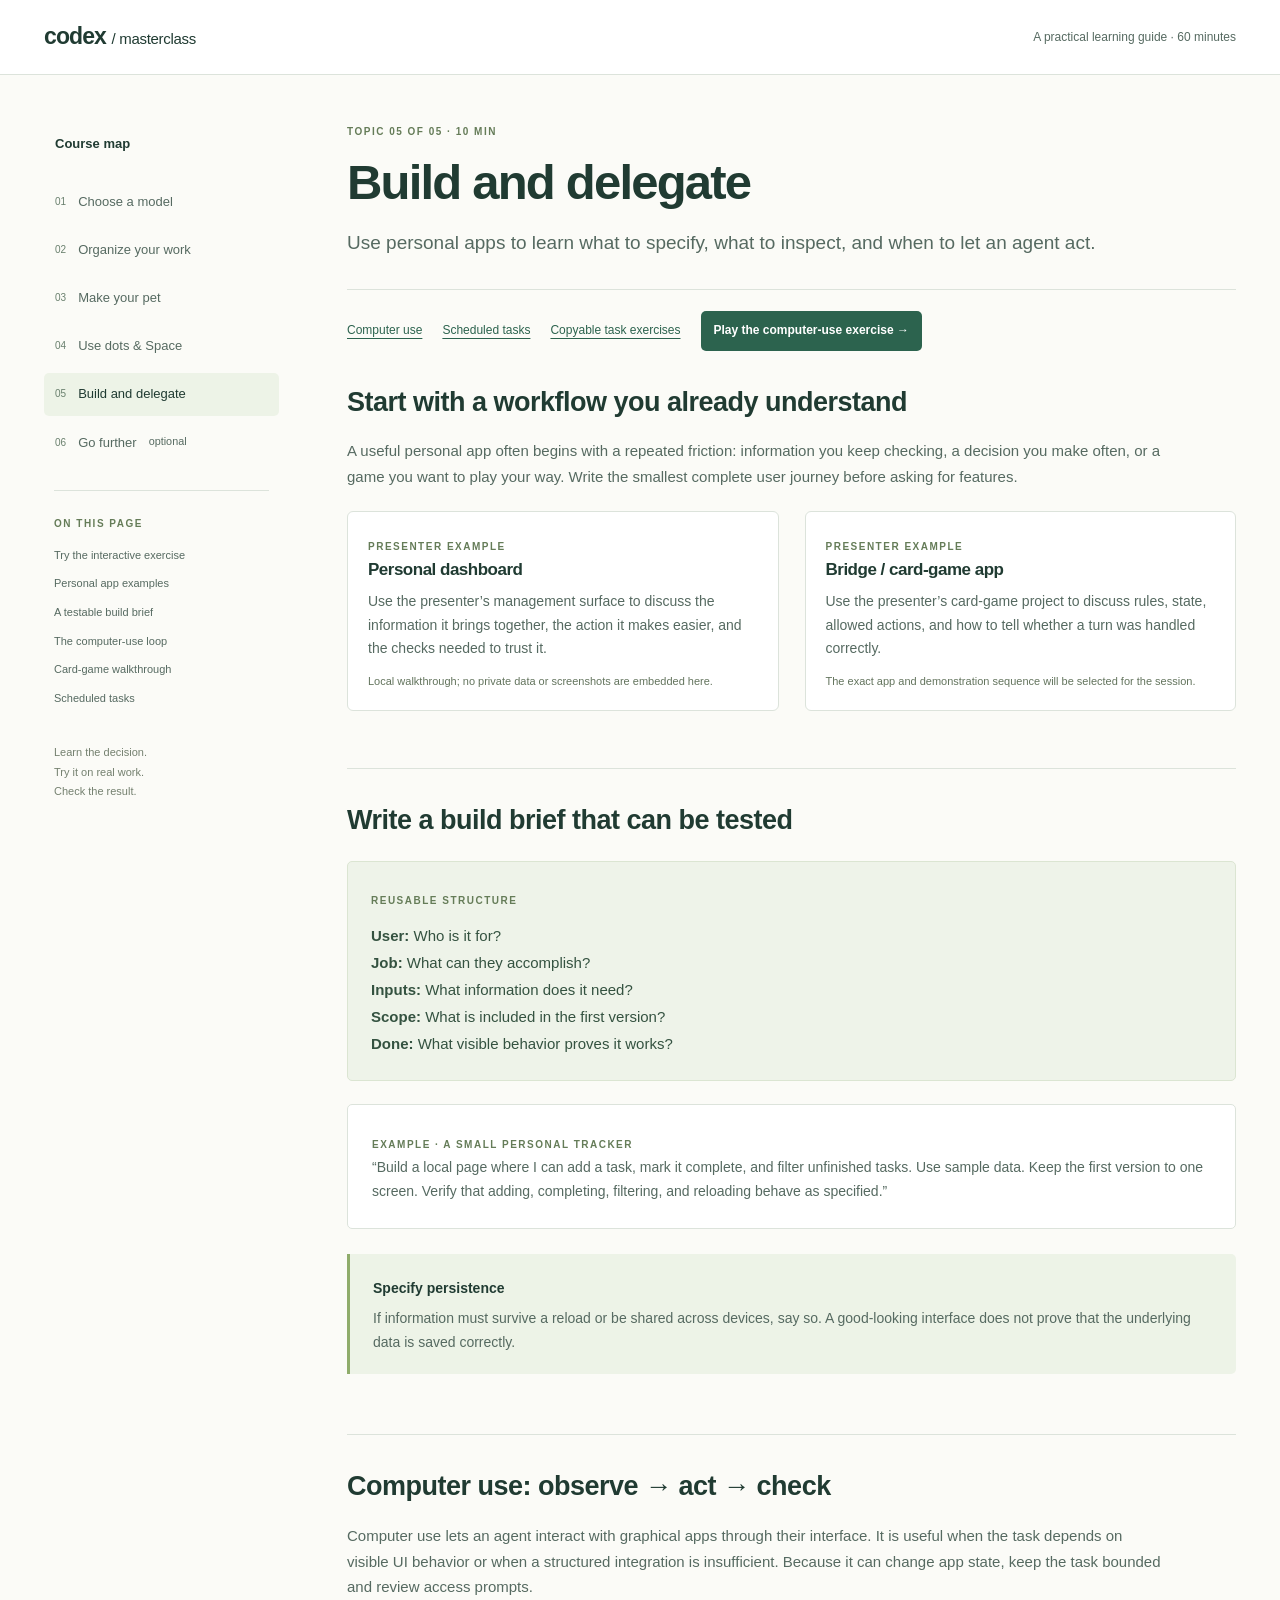
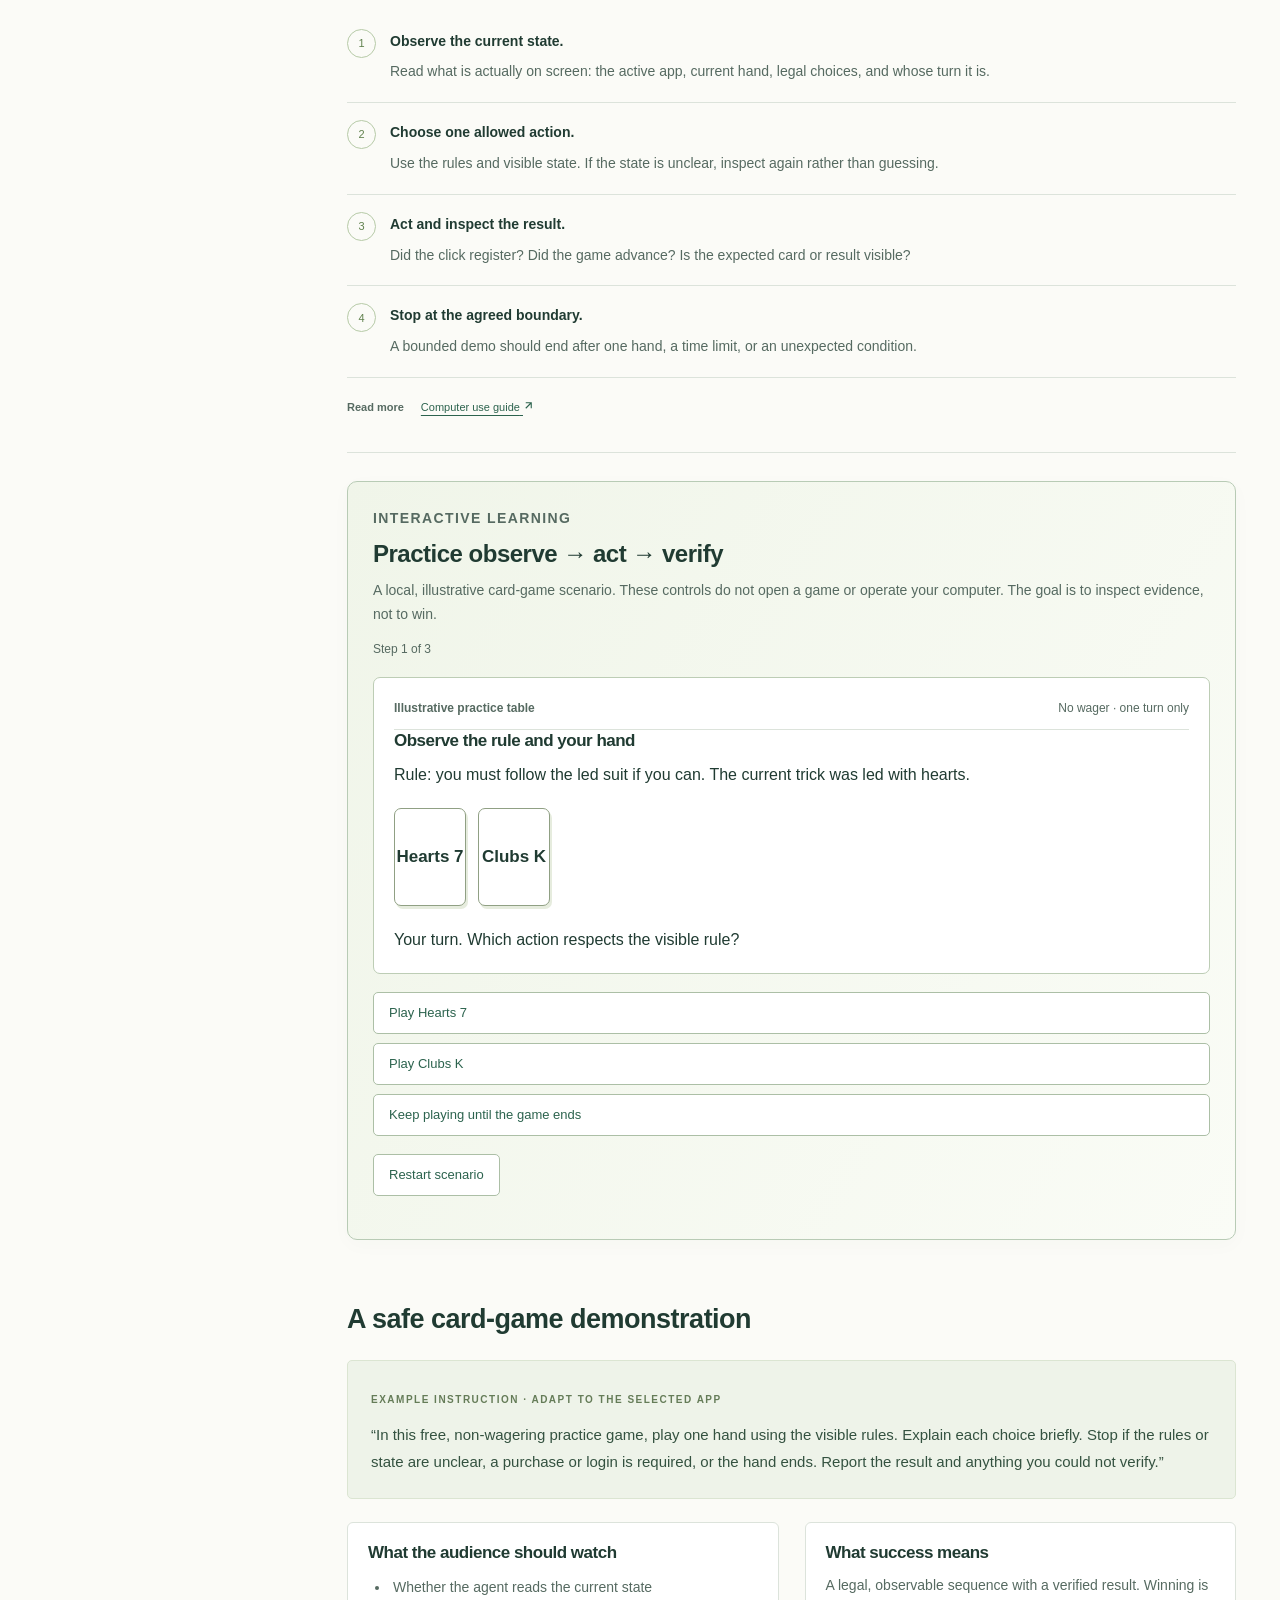
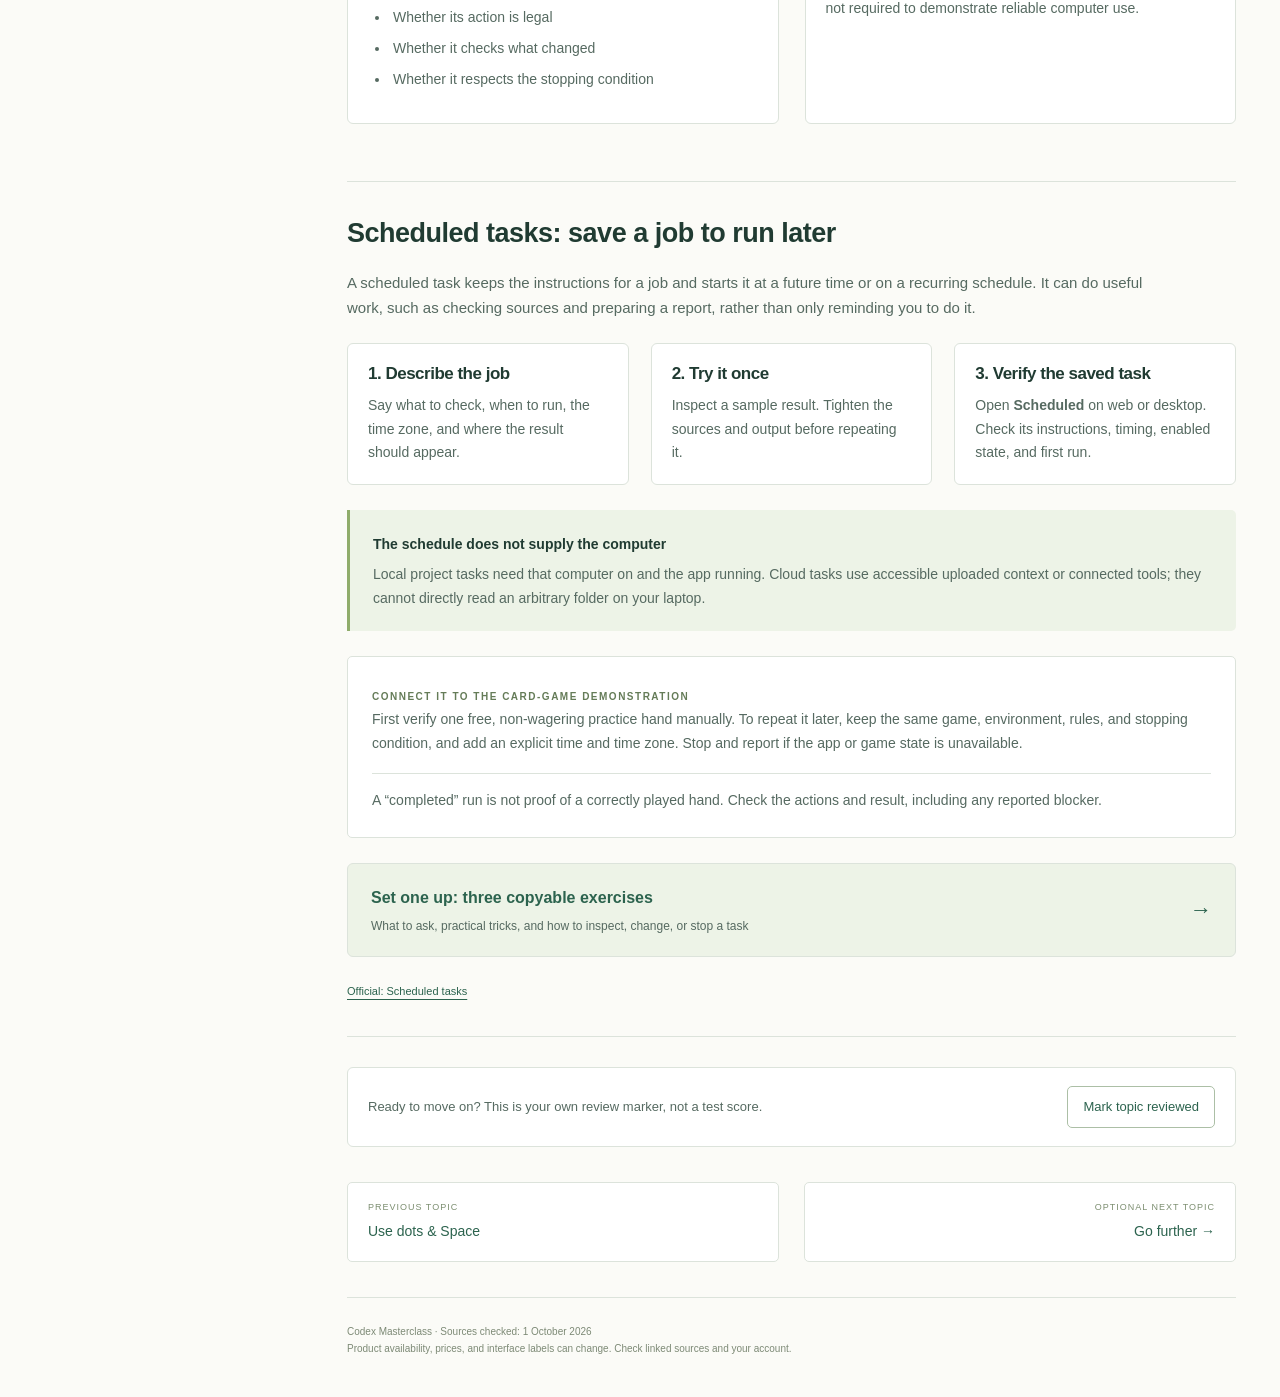
==== build-demo.html @ 374a858d "Surface each lesson workbench and polish comparison feedback" ====
<!doctype html><html lang="en"><head><meta charset="utf-8"><meta name="viewport" content="width=device-width, initial-scale=1"><meta name="description" content="Use personal apps to learn what to specify, what to inspect, and when to let an agent act."><meta name="theme-color" content="#214b3d"><title>Build and delegate · Codex Masterclass</title><link rel="stylesheet" href="styles.css"><link rel="stylesheet" href="assets/reading.css"><script src="app.js" defer></script><link rel="stylesheet" href="assets/workbook.css?v=2"><link rel="stylesheet" href="assets/workbook-tools.css?v=2"><script src="assets/workbook.js?v=2" defer></script><script src="assets/workbook-tools.js?v=2" defer></script></head><body><a class="skip" href="#content">Skip to lesson</a><header class="site-header"><a class="brand" href="index.html">codex <span>/ masterclass</span></a><span class="header-note">A practical learning guide · 60 minutes</span></header><div class="layout"><aside class="sidebar"><nav class="course-nav" aria-label="Course topics"><a href="index.html">Course map</a><a href="models.html"><span>01</span>Choose a model</a><a href="workspace.html"><span>02</span>Organize your work</a><a href="pet.html"><span>03</span>Make your pet</a><a href="dots-space.html"><span>04</span>Use dots & Space</a><a href="build-demo.html" aria-current="page"><span>05</span>Build and delegate</a><a href="further-uses.html"><span>06</span>Go further <small>optional</small></a></nav><nav class="on-page" aria-label="On this page"><span class="eyebrow">On this page</span><a href="#apps">Personal app examples</a><a href="#brief">A testable build brief</a><a href="#computer">The computer-use loop</a><a href="#card-demo">Card-game walkthrough</a><a href="#scheduled-demo">Scheduled tasks</a></nav><p class="sidebar-note">Learn the decision.<br>Try it on real work.<br>Check the result.</p></aside><main id="content"><header class="page-heading"><p class="eyebrow">Topic 05 of 05 · 10 min</p><h1>Build and delegate</h1><p class="lead">Use personal apps to learn what to specify, what to inspect, and when to let an agent act.</p></header><nav class="reading-mode" aria-label="Lesson paths"><a href="#computer">Computer use</a><a href="#scheduled-demo">Scheduled tasks</a><a href="scheduled-tasks-guide.html">Copyable task exercises</a></nav><section class="lesson-section" id="apps"><h2>Start with a workflow you already understand</h2><p>A useful personal app often begins with a repeated friction: information you keep checking, a decision you make often, or a game you want to play your way. Write the smallest complete user journey before asking for features.</p><div class="two-grid"><article><span class="eyebrow">Presenter example</span><h3>Personal dashboard</h3><p>Use the presenter’s management surface to discuss the information it brings together, the action it makes easier, and the checks needed to trust it.</p><p class="caption">Local walkthrough; no private data or screenshots are embedded here.</p></article><article><span class="eyebrow">Presenter example</span><h3>Bridge / card-game app</h3><p>Use the presenter’s card-game project to discuss rules, state, allowed actions, and how to tell whether a turn was handled correctly.</p><p class="caption">The exact app and demonstration sequence will be selected for the session.</p></article></div></section><section class="lesson-section" id="brief"><h2>Write a build brief that can be tested</h2><div class="prompt"><span class="eyebrow">Reusable structure</span><p><strong>User:</strong> Who is it for?<br><strong>Job:</strong> What can they accomplish?<br><strong>Inputs:</strong> What information does it need?<br><strong>Scope:</strong> What is included in the first version?<br><strong>Done:</strong> What visible behavior proves it works?</p></div><div class="worked-example"><span class="eyebrow">Example · a small personal tracker</span><p>“Build a local page where I can add a task, mark it complete, and filter unfinished tasks. Use sample data. Keep the first version to one screen. Verify that adding, completing, filtering, and reloading behave as specified.”</p></div><aside class="callout note"><strong>Specify persistence</strong><p>If information must survive a reload or be shared across devices, say so. A good-looking interface does not prove that the underlying data is saved correctly.</p></aside></section><section class="lesson-section" id="computer"><h2>Computer use: observe → act → check</h2><p>Computer use lets an agent interact with graphical apps through their interface. It is useful when the task depends on visible UI behavior or when a structured integration is insufficient. Because it can change app state, keep the task bounded and review access prompts.</p><ol class="steps"><li><strong>Observe the current state.</strong><p>Read what is actually on screen: the active app, current hand, legal choices, and whose turn it is.</p></li><li><strong>Choose one allowed action.</strong><p>Use the rules and visible state. If the state is unclear, inspect again rather than guessing.</p></li><li><strong>Act and inspect the result.</strong><p>Did the click register? Did the game advance? Is the expected card or result visible?</p></li><li><strong>Stop at the agreed boundary.</strong><p>A bounded demo should end after one hand, a time limit, or an unexpected condition.</p></li></ol><div class="sources"><strong>Read more</strong><a href="https://learn.chatgpt.com/docs/computer-use">Computer use guide<span aria-hidden="true"> <svg width="11" height="11" viewBox="0 0 12 12" aria-hidden="true"><path d="M3 9 9 3M3 3h6v6" fill="none" stroke="currentColor" stroke-width="1.2"/></svg></span></a></div></section><section class="lesson-section" id="card-demo"><h2>A safe card-game demonstration</h2><div class="prompt"><span class="eyebrow">Example instruction · adapt to the selected app</span><p>“In this free, non-wagering practice game, play one hand using the visible rules. Explain each choice briefly. Stop if the rules or state are unclear, a purchase or login is required, or the hand ends. Report the result and anything you could not verify.”</p></div><div class="two-grid"><article><h3>What the audience should watch</h3><ul><li>Whether the agent reads the current state</li><li>Whether its action is legal</li><li>Whether it checks what changed</li><li>Whether it respects the stopping condition</li></ul></article><article><h3>What success means</h3><p>A legal, observable sequence with a verified result. Winning is not required to demonstrate reliable computer use.</p></article></div></section><section class="lesson-section" id="scheduled-demo"><h2>Scheduled tasks: save a job to run later</h2><p>A scheduled task keeps the instructions for a job and starts it at a future time or on a recurring schedule. It can do useful work, such as checking sources and preparing a report, rather than only reminding you to do it.</p><div class="three-grid"><article><h3>1. Describe the job</h3><p>Say what to check, when to run, the time zone, and where the result should appear.</p></article><article><h3>2. Try it once</h3><p>Inspect a sample result. Tighten the sources and output before repeating it.</p></article><article><h3>3. Verify the saved task</h3><p>Open <strong>Scheduled</strong> on web or desktop. Check its instructions, timing, enabled state, and first run.</p></article></div><aside class="callout note"><strong>The schedule does not supply the computer</strong><p>Local project tasks need that computer on and the app running. Cloud tasks use accessible uploaded context or connected tools; they cannot directly read an arbitrary folder on your laptop.</p></aside><div class="worked-example"><span class="eyebrow">Connect it to the card-game demonstration</span><p>First verify one free, non-wagering practice hand manually. To repeat it later, keep the same game, environment, rules, and stopping condition, and add an explicit time and time zone. Stop and report if the app or game state is unavailable.</p><p class="example-result">A “completed” run is not proof of a correctly played hand. Check the actions and result, including any reported blocker.</p></div><a class="reading-link" href="scheduled-tasks-guide.html"><span><strong>Set one up: three copyable exercises</strong><small>What to ask, practical tricks, and how to inspect, change, or stop a task</small></span><span aria-hidden="true">→</span></a><div class="sources"><a href="https://learn.chatgpt.com/docs/automations">Official: Scheduled tasks</a></div></section><nav class="page-turn" aria-label="Continue learning"><a href="dots-space.html"><small>Previous topic</small>Use dots & Space</a><a href="further-uses.html"><small>Optional next topic</small>Go further <span aria-hidden="true">→</span></a></nav><footer class="page-footer">Codex Masterclass · Sources checked: 1 October 2026<br>Product availability, prices, and interface labels can change. Check linked sources and your account.</footer></main></div></body></html>
---- styles.css ----
:root{--bg:#fbfbf7;--paper:#fff;--ink:#203b32;--muted:#566a61;--line:#dce3db;--soft:#edf3e7;--accent:#2c634e;--warm:#f4f0df}*{box-sizing:border-box}html{scroll-behavior:smooth;scroll-padding-top:30px}body{margin:0;background:var(--bg);color:var(--ink);font:16px/1.7 -apple-system,BlinkMacSystemFont,'Segoe UI',Arial,sans-serif}a{color:var(--accent);text-underline-offset:4px}a:hover{text-decoration-thickness:2px}a:focus-visible,button:focus-visible,select:focus-visible,summary:focus-visible,[tabindex]:focus-visible{outline:3px solid #6f973a;outline-offset:4px}h1,h2,h3,p{margin:0}h1,h2,h3{line-height:1.25;letter-spacing:-.5px}h1{font-size:clamp(34px,4vw,49px);font-weight:650;letter-spacing:-1.8px;margin:12px 0 15px}h2{font-size:27px;font-weight:650;margin-bottom:19px}h3{font-size:17px;font-weight:650;margin-bottom:10px}p+p{margin-top:13px}ul,ol{padding-left:22px;margin:12px 0}li{padding-left:3px;margin:7px 0}.site-header{height:75px;border-bottom:1px solid var(--line);padding:0 44px;display:flex;align-items:center;justify-content:space-between;background:var(--paper)}.brand{font-weight:750;font-size:23px;text-decoration:none;letter-spacing:-.9px;color:var(--ink)}.brand span{font-weight:450;font-size:15px;letter-spacing:-.3px}.header-note{font-size:12px;color:var(--muted)}.layout{max-width:1340px;margin:auto;display:grid;grid-template-columns:235px minmax(0,1fr);gap:68px;padding:48px 44px 0}.sidebar{position:sticky;top:25px;align-self:start}.course-nav{display:flex;flex-direction:column;gap:6px}.course-nav a{font-size:13px;color:var(--muted);text-decoration:none;padding:10px 11px;border-radius:5px;display:flex;gap:12px}.course-nav a:first-child{font-weight:650;margin-bottom:10px;color:var(--ink)}.course-nav a span{font-size:10px;color:#6a806e;margin-top:2px}.course-nav a[aria-current],.course-nav a:hover{background:var(--soft);color:var(--ink)}.on-page{border-top:1px solid var(--line);margin:26px 10px 0;padding-top:24px;display:flex;flex-direction:column;gap:10px}.on-page a{font-size:11px;color:var(--muted);text-decoration:none}.on-page .eyebrow{margin-bottom:4px}.sidebar-note{font-size:11px;color:#74806f;margin:35px 10px;line-height:1.8}.eyebrow{text-transform:uppercase;letter-spacing:1.5px;font-size:10px;color:#657c58;font-weight:650}.page-heading{padding-bottom:30px;border-bottom:1px solid var(--line)}.lead{font-size:19px;line-height:1.6;color:var(--muted);max-width:750px}.intro{font-size:16px;margin:26px 0;color:var(--muted);max-width:720px}.course-map{display:flex;flex-direction:column;margin:30px 0}.topic-card{padding:24px 0;display:grid;grid-template-columns:42px 1fr 68px;gap:12px;border-bottom:1px solid var(--line);text-decoration:none;color:var(--ink)}.topic-card:first-child{border-top:1px solid var(--line)}.topic-card:hover{background:var(--soft)}.topic-number{font-size:13px;color:#68835b;padding-top:4px}.topic-card h2{font-size:22px;margin:0 0 8px}.topic-card p{font-size:14px;line-height:1.6;color:var(--muted);max-width:600px}.topic-sub{display:block;font-size:11px;color:#708568;margin-top:10px}.topic-time{font-size:11px;white-space:nowrap;text-align:right;padding-top:5px}.topic-time b{margin-left:9px;font-weight:400}.lesson-section{padding:35px 0;border-bottom:1px solid var(--line);scroll-margin-top:25px}.lesson-section>p{color:var(--muted);max-width:820px;font-size:15px}.two-grid,.three-grid{display:grid;grid-template-columns:repeat(2,minmax(0,1fr));gap:26px;margin:22px 0}.three-grid{grid-template-columns:repeat(3,minmax(0,1fr));gap:22px}.two-grid article,.three-grid article{padding:19px 20px;border:1px solid var(--line);border-radius:6px;background:var(--paper)}.two-grid p,.three-grid p,.two-grid li{font-size:14px;color:var(--muted)}.step{display:inline-flex;border:1px solid #b6c9a8;width:28px;height:28px;justify-content:center;align-items:center;font-size:11px;border-radius:50%;margin-bottom:17px}.callout{border-left:3px solid #8fac6b;background:var(--soft);padding:20px 23px;margin:25px 0;border-radius:0 5px 5px 0}.callout strong{font-size:14px}.callout p{font-size:14px;color:var(--muted);margin-top:6px}.callout.pending{background:var(--warm);border-color:#bba76e}.sources{display:flex;gap:9px 17px;flex-wrap:wrap;font-size:11px;margin:20px 0 0;color:var(--muted)}.sources strong{font-weight:600}.sources a span{font-family:Arial,sans-serif}.table-toolbar{display:flex;align-items:center;gap:12px;margin:23px 0 12px}.table-toolbar label{font-size:12px;font-weight:650}.table-toolbar span{margin-left:auto;font-size:10px;color:var(--muted)}select{font:inherit;font-size:13px;border:1px solid #a7b99a;background:white;padding:7px 30px 7px 10px;border-radius:4px;color:var(--ink)}.table-scroll{overflow-x:auto;margin:16px 0;border:1px solid var(--line);border-radius:6px;background:white}table{border-collapse:collapse;width:100%;font-size:13px;text-align:left;line-height:1.5}caption{text-align:left;background:var(--soft);padding:13px 17px;font-size:11px;font-weight:600;letter-spacing:.2px}th,td{padding:14px 16px;border-bottom:1px solid var(--line);vertical-align:top}tr:last-child td,tr:last-child th{border-bottom:none}thead th{font-size:10px;text-transform:uppercase;letter-spacing:.5px;background:#f4f6ef;color:#5e7256}tbody th{font-weight:600;min-width:140px}td{color:var(--muted)}table small{display:block;font-size:10px;font-weight:400;color:#6e7f64;max-width:205px;margin-top:5px}.score,.bench-cost{font-variant-numeric:tabular-nums}.score{font-weight:700;color:var(--ink);font-size:16px}.caption{font-size:11px!important;line-height:1.6;color:#63745d!important;margin-top:12px}.fineprint{margin:20px 0}.fineprint p{font-size:12px;color:var(--muted)}details{border:1px solid var(--line);border-radius:5px;padding:15px 19px;margin:20px 0;background:white}summary{cursor:pointer;font-size:13px;font-weight:600}details>p{font-size:14px;color:var(--muted);margin-top:13px}.decision-list article{padding:19px 0;border-bottom:1px solid var(--line)}.decision-list article:last-child{border:0}.decision-list p{font-size:14px;color:var(--muted)}.practice{padding:23px;background:#f1f2e9;border:1px solid #dfe3d0;border-radius:6px;margin-top:26px}.practice h3{margin-top:10px;font-size:18px;font-weight:550}.practice details{margin-bottom:0;background:var(--bg)}.concept-list{display:flex;flex-direction:column}.concept-list article{display:grid;grid-template-columns:110px 1fr;gap:25px;padding:18px 0;border-bottom:1px solid var(--line)}.concept-list article:last-child{border:0}.concept-list h3{margin:2px 0}.concept-list p{font-size:14px;color:var(--muted)}.worked-example{background:white;border:1px solid var(--line);border-radius:5px;padding:24px;margin:22px 0}.worked-example h3{margin-top:12px}.worked-example p,.worked-example li{font-size:14px;color:var(--muted)}.prompt{padding:23px;background:#eef3e9;border:1px solid #dbe5d2;border-radius:5px;margin:23px 0}.prompt p{font-size:15px;line-height:1.8;margin-top:10px;color:#345240}.checklist{margin:20px 0}.checklist p{padding:14px 0;border-bottom:1px solid var(--line);font-size:14px;color:var(--muted);margin:0}.checklist strong{color:var(--ink)}kbd{font:11px ui-monospace,monospace;background:#eef0e7;border:1px solid #ccd5c6;border-radius:4px;padding:2px 5px}.steps{counter-reset:step;list-style:none;padding:0}.steps li{padding:18px 0 18px 43px;position:relative;border-bottom:1px solid var(--line);margin:0;font-size:14px}.steps li:before{counter-increment:step;content:counter(step);position:absolute;left:0;top:17px;display:grid;place-items:center;width:27px;height:27px;border:1px solid #b5c9a6;border-radius:50%;font-size:11px;color:#60814d}.steps p{font-size:14px;color:var(--muted);margin-top:7px}.page-turn{display:grid;grid-template-columns:1fr 1fr;gap:25px;margin:35px 0}.page-turn a{border:1px solid var(--line);border-radius:5px;padding:17px 20px;text-decoration:none;font-size:14px;background:white}.page-turn a:last-child{text-align:right}.page-turn small{font-size:9px;letter-spacing:1px;text-transform:uppercase;display:block;color:#7c8e70;margin-bottom:5px}.page-footer{font-size:10px;color:#7d8a76;padding:25px 0 40px;border-top:1px solid var(--line)}.skip{position:fixed;top:-100px;left:15px;background:var(--ink);color:white;padding:10px;z-index:10}.skip:focus{top:10px}.prompt-text{white-space:pre-wrap;overflow-wrap:anywhere;font:13px/1.7 ui-monospace,monospace;margin:15px 0 0}.copy-button{font:inherit;font-size:12px;background:var(--accent);color:white;border:0;border-radius:4px;padding:8px 14px;cursor:pointer}.prompt-header{display:flex;align-items:center;justify-content:space-between;gap:15px}@media(max-width:1000px){.layout{grid-template-columns:190px minmax(0,1fr);gap:35px;padding:35px 26px 0}.site-header{padding:0 26px}.three-grid{grid-template-columns:1fr}.three-grid article{padding:20px}.three-grid .step{float:left;margin:0 15px 25px 0}.two-grid{gap:14px}.two-grid article{padding:17px}.table-toolbar{flex-wrap:wrap}.table-toolbar span{width:100%;margin:0}}@media(max-width:760px){body{font-size:15px}.site-header{height:65px;padding:0 20px}.brand{font-size:21px}.brand span{font-size:13px}.header-note{display:none}.layout{display:block;padding:20px 20px 0}.sidebar{position:static}.course-nav{display:grid;grid-template-columns:1fr 1fr;gap:4px}.course-nav a{font-size:11px;gap:8px;padding:9px 8px;background:#f2f4ec}.course-nav a:first-child{grid-column:1/-1;margin:0 0 5px}.on-page,.sidebar-note{display:none}.page-heading{padding:27px 0 24px}h1{font-size:36px;letter-spacing:-1.2px}.lead{font-size:17px}.lesson-section{padding:28px 0}h2{font-size:24px}.topic-card{grid-template-columns:25px 1fr;gap:10px;padding:22px 0}.topic-card h2{font-size:20px}.topic-time{grid-column:2;text-align:left;padding:0}.topic-time b{float:right}.two-grid,.three-grid{grid-template-columns:1fr;gap:13px}.concept-list article{grid-template-columns:1fr;gap:6px;padding:17px 0}.concept-list h3{font-size:18px}.table-scroll table{min-width:540px}.table-toolbar span{font-size:10px}.worked-example,.prompt,.practice{padding:19px}.page-turn{gap:10px}.page-turn a{font-size:12px;padding:13px}.page-turn small{font-size:8px}.callout{padding:18px}.sources{gap:8px 14px}.steps li{padding-left:38px}}@media(prefers-reduced-motion:reduce){html{scroll-behavior:auto}}@media print{.sidebar,.site-header,.page-turn,.copy-button{display:none}.layout{display:block;padding:0}body{background:white;font-size:11px}h1{font-size:30px}h2{font-size:22px}.table-scroll{overflow:visible}.lesson-section{break-inside:avoid}.page-footer{padding:15px 0}.two-grid,.three-grid{break-inside:avoid}}
---- assets/reading.css ----
/* Additional reading components; the accepted course typography is unchanged. */
.reading-link{display:flex;align-items:center;justify-content:space-between;gap:20px;padding:20px 23px;margin:25px 0;background:var(--soft);border:1px solid var(--line);border-radius:6px;text-decoration:none}.reading-link strong{display:block;font-size:16px}.reading-link small{display:block;color:var(--muted);font-size:12px;margin-top:5px}.reading-link>span:last-child{font-size:22px}.reading-path{display:flex;gap:10px 18px;flex-wrap:wrap;margin:22px 0;font-size:12px}.reading-path a{padding:6px 0}.lesson-section .section-intro{font-size:17px;color:var(--ink);margin-bottom:20px}.code-example{background:#f0f3eb;border:1px solid var(--line);border-radius:6px;padding:19px 22px;margin:18px 0;overflow-x:auto;white-space:pre;font:12px/1.8 ui-monospace,SFMono-Regular,Consolas,monospace;color:var(--ink)}.lesson-section code:not(pre code){font:12px ui-monospace,SFMono-Regular,Consolas,monospace;overflow-wrap:anywhere;background:#edf1e7;padding:2px 4px;border-radius:3px}.reading-list li{font-size:15px;color:var(--muted);margin:12px 0}.reading-list strong{color:var(--ink)}.example-result{border-top:1px solid var(--line);padding-top:15px;margin-top:17px!important}.reading-mode{display:flex;gap:20px;font-size:12px;margin-top:21px}.reading-mode [aria-current]{font-weight:700;color:var(--ink);text-decoration:none}.source-note{font-size:12px;color:var(--muted);margin-top:18px}.lesson-section .subsection{margin-top:29px}.section-label{font-size:11px;color:var(--muted);margin-bottom:9px}.optional-note{font-size:13px;color:var(--muted);padding:16px 0}.reading-table td:first-child{min-width:145px}.checkpoints{list-style:none;padding:0}.checkpoints li{font-size:14px;padding:10px 0;border-bottom:1px solid var(--line);color:var(--muted)}.checkpoints strong{color:var(--ink)}@media(max-width:760px){.reading-link{padding:17px}.code-example{font-size:11px;padding:15px}.reading-path{gap:5px 16px}.reading-mode{gap:16px}.reading-table table{min-width:570px}}@media print{.reading-path,.reading-mode{display:none}.code-example{white-space:pre-wrap;overflow-wrap:anywhere}.lesson-section{break-inside:auto}}
---- assets/workbook.css ----
/* Interactive learning tools. Reference lessons remain usable without JavaScript. */
.wb-panel{margin:28px 0;padding:25px;border:1px solid #b8cbb5;border-radius:10px;background:linear-gradient(120deg,#f0f5e9,#fafcf6);box-shadow:0 5px 20px #26413206;scroll-margin-top:25px}.wb-panel *{box-sizing:border-box}.wb-kicker{font-size:10px;font-weight:700;letter-spacing:1.4px;text-transform:uppercase;color:#54734d;margin-bottom:9px}.wb-heading{font-size:24px;letter-spacing:-.5px;margin:0 0 10px}.wb-panel>p{font-size:14px;color:var(--muted)}.wb-note{font-size:12px!important;color:var(--muted);margin:12px 0}.wb-controls,.wb-actions{display:flex;align-items:center;gap:10px;flex-wrap:wrap;margin:18px 0}.wb-field{display:flex;flex-direction:column;gap:6px;font-size:12px;font-weight:650;min-width:0}.wb-field input,.wb-field select,.wb-field textarea{font:inherit;font-size:14px;font-weight:400;color:var(--ink);width:100%;min-width:0;background:white;border:1px solid #aebfa6;padding:10px 12px;border-radius:5px;min-height:44px}.wb-field textarea{min-height:80px;resize:vertical}.wb-field input:focus-visible,.wb-field textarea:focus-visible{outline:3px solid #6f973a;outline-offset:3px}.wb-button,.wb-button-secondary,.wb-panel button{font:inherit;font-size:13px;line-height:1.4;padding:10px 15px;min-height:42px;border:1px solid #2c634e;border-radius:5px;background:var(--accent);color:white;cursor:pointer;text-decoration:none;display:inline-flex;align-items:center;justify-content:center;gap:7px}.wb-button-secondary,.wb-panel .wb-button-secondary{background:white;color:var(--accent);border-color:#acbfa6}.wb-panel button:hover,.wb-button:hover{filter:brightness(.95)}.wb-panel button[aria-pressed=true]{background:var(--ink);color:white;box-shadow:inset 0 0 0 1px var(--ink)}.wb-panel button:disabled{cursor:not-allowed;opacity:.5}.wb-grid{display:grid;grid-template-columns:1fr 1fr;gap:18px;margin:20px 0}.wb-stack{display:grid;gap:13px}.wb-output{padding:20px;background:white;border:1px solid var(--line);border-radius:7px;min-width:0}.wb-output h3{font-size:18px;margin:0 0 11px}.wb-output p{font-size:14px;color:var(--muted)}.wb-output pre,pre.wb-output{white-space:pre-wrap;overflow-wrap:anywhere;font:12px/1.7 ui-monospace,monospace;max-width:100%;overflow:auto}.wb-output label{display:block}.wb-feedback{border-left:3px solid #7e9c69;padding:13px 16px;background:#f8faf2;font-size:14px;color:var(--ink);margin:15px 0;min-height:54px}.wb-feedback:empty{display:none}.wb-panel .wb-feedback p{font-size:14px}.wb-choice-list{display:grid;gap:9px;margin:17px 0}.wb-choice-list button{justify-content:flex-start;text-align:left;background:white;color:var(--ink);border-color:#b8c8b0}.wb-choice-list button[aria-pressed=true]{background:var(--ink);color:white}.wb-progress{display:flex;gap:15px;align-items:center;flex-wrap:wrap}.wb-progress progress{flex:1;min-width:100px;height:12px;accent-color:var(--accent)}.wb-progress p{font-size:13px}.wb-checks{display:grid;grid-template-columns:1fr 1fr;gap:10px;margin-top:20px}.wb-checks label{display:flex;align-items:center;gap:10px;padding:11px;background:white;border:1px solid var(--line);border-radius:5px;font-size:13px;cursor:pointer}.wb-checks input{width:18px;height:18px;accent-color:var(--accent)}.wb-route{padding:16px 20px;background:white;border:1px solid var(--line);border-radius:6px;margin:17px 0}.wb-route ol{font-size:14px;margin:9px 0}.wb-metrics{display:grid;grid-template-columns:1fr 1fr;gap:12px;margin:15px 0}.wb-metric{border:1px solid var(--line);padding:13px;border-radius:6px;background:#fafcf6}.wb-metric span{display:block;font-size:11px;color:var(--muted)}.wb-metric strong{display:block;font-size:25px;font-weight:650;margin-top:4px}.wb-model-name{font-size:16px!important;margin-top:12px!important}.wb-source-links{display:flex;gap:12px;flex-wrap:wrap;font-size:11px;margin-top:12px}.wb-compare-summary{padding:17px 20px;border:1px solid #b6caa9;background:#e5eedb;border-radius:6px;font-size:14px}.wb-filter{display:flex;gap:8px;flex-wrap:wrap;align-items:center;margin:20px 0 10px}.wb-filter label{display:flex;align-items:center;gap:6px;font-size:12px;background:var(--soft);padding:7px 10px;border-radius:4px;cursor:pointer}.wb-filter input{accent-color:var(--accent)}.wb-canvas{background:#fff;border:1px solid #bdcdb5;border-radius:7px;padding:20px;margin:18px 0}.wb-canvas-header{display:flex;justify-content:space-between;gap:12px;border-bottom:1px solid var(--line);padding-bottom:10px;font-size:12px;color:var(--muted)}.wb-cards{display:flex;gap:12px;margin:20px 0}.wb-card{width:72px;height:98px;background:white;border:1px solid #90a084;border-radius:7px;display:grid;place-items:center;font-size:17px;font-weight:650;box-shadow:2px 3px 0 #e6ecde}.wb-card b{font-size:23px}.wb-complete{margin:30px 0;padding:18px 20px;display:flex;align-items:center;justify-content:space-between;gap:14px;flex-wrap:wrap;border:1px solid var(--line);border-radius:6px;background:white}.wb-complete p{font-size:13px;color:var(--muted)}.wb-panel .wb-reset{margin-left:auto}.wb-count{font-size:11px;color:var(--muted)}.wb-live{font-size:12px;margin-top:12px;color:var(--accent)}.wb-tag{font-size:10px;color:var(--accent);background:#e5eedb;padding:4px 7px;border-radius:4px}.wb-panel a{overflow-wrap:anywhere}.wb-panel small{font-size:11px;color:var(--muted)}@media(max-width:760px){.wb-panel{padding:19px;margin:23px 0}.wb-heading{font-size:22px}.wb-grid,.wb-checks{grid-template-columns:1fr}.wb-controls{align-items:stretch}.wb-controls .wb-field{flex:1 1 150px}.wb-button,.wb-button-secondary,.wb-panel button{min-height:44px}.wb-output{padding:17px}.wb-panel .wb-reset{margin-left:0}.wb-cards{gap:8px}.wb-card{width:60px;height:84px}.wb-metrics{gap:8px}.wb-metric{padding:10px}}@media(prefers-reduced-motion:reduce){.wb-panel *{scroll-behavior:auto!important;transition:none!important}}@media print{.wb-panel,.wb-complete,.wb-filter{display:none}}

.wb-entry-row{margin:20px 0}.wb-entry{display:inline-flex;align-items:center;font-size:12px;font-weight:650;padding:9px 13px;background:var(--accent);color:white;border-radius:5px;text-decoration:none;min-height:40px}.wb-entry:hover{background:var(--ink)}.reading-mode{flex-wrap:wrap;align-items:center}.wb-panel [hidden]{display:none!important}@media print{.wb-entry-row,.wb-entry{display:none}}
---- assets/workbook-tools.css ----
/* Small additions to the shared workbook components. No motion or network assets. */
.wb-tools .wb-tools-controls { display: grid; align-items: start; grid-template-columns: repeat(2, minmax(0, 1fr)); }
.wb-tools .wb-tools-wide { grid-column: 1 / -1; }
.wb-tools [hidden] { display: none !important; }
.wb-tools .wb-field { min-width: 0; }
.wb-tools .wb-tools-output { display: block; width: 100%; max-width: 100%; box-sizing: border-box; resize: vertical; min-height: 8rem; font: 0.84rem/1.6 var(--mono, ui-monospace, SFMono-Regular, Consolas, monospace); white-space: pre-wrap; overflow-wrap: anywhere; }
.wb-tools .wb-tools-status { min-height: 1.5em; }
.wb-tools .wb-tools-explanation { margin: 1rem 0; }
.wb-tools .wb-tools-explanation p { margin: 0.6rem 0; }
.wb-tools [aria-invalid="true"] { outline: 2px solid #9b302a; outline-offset: 2px; }
.wb-tools button:disabled { cursor: not-allowed; opacity: 0.55; }
@media (max-width: 600px) { .wb-tools .wb-tools-controls { grid-template-columns: minmax(0, 1fr); } }
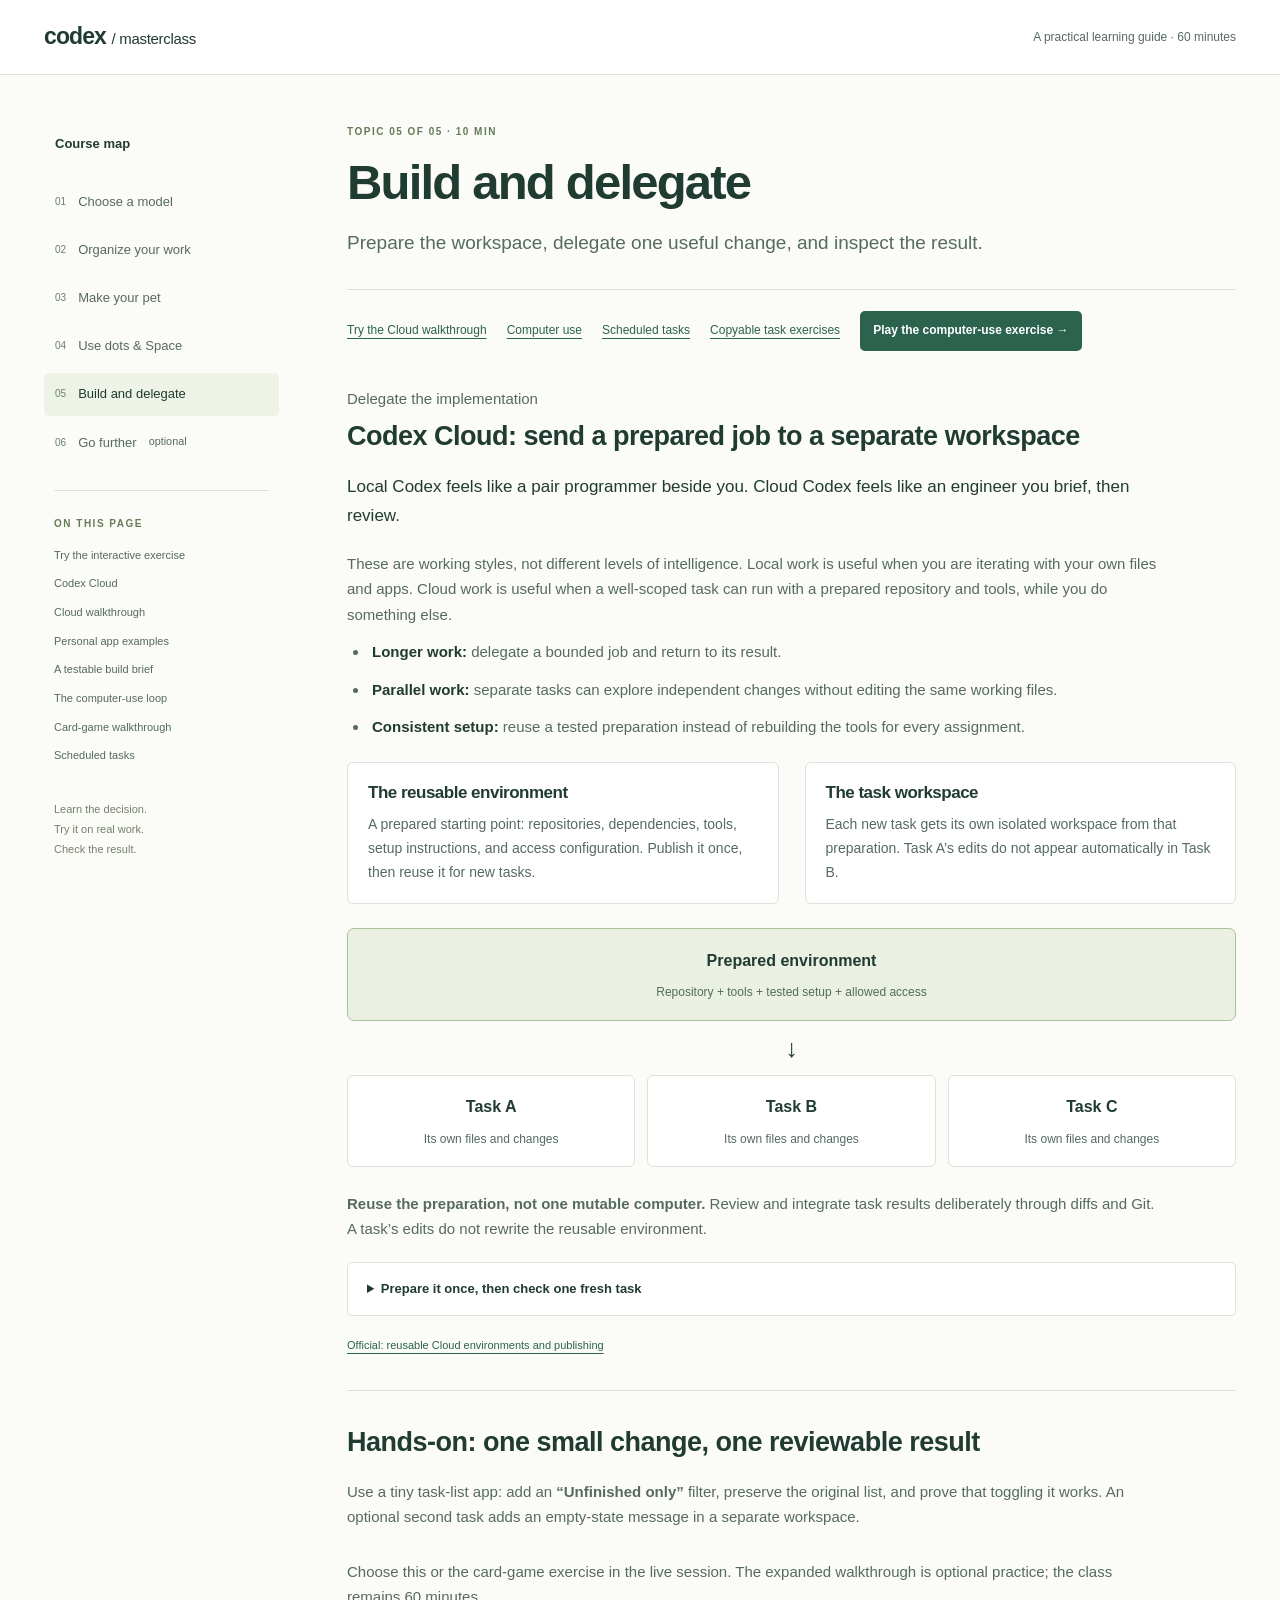
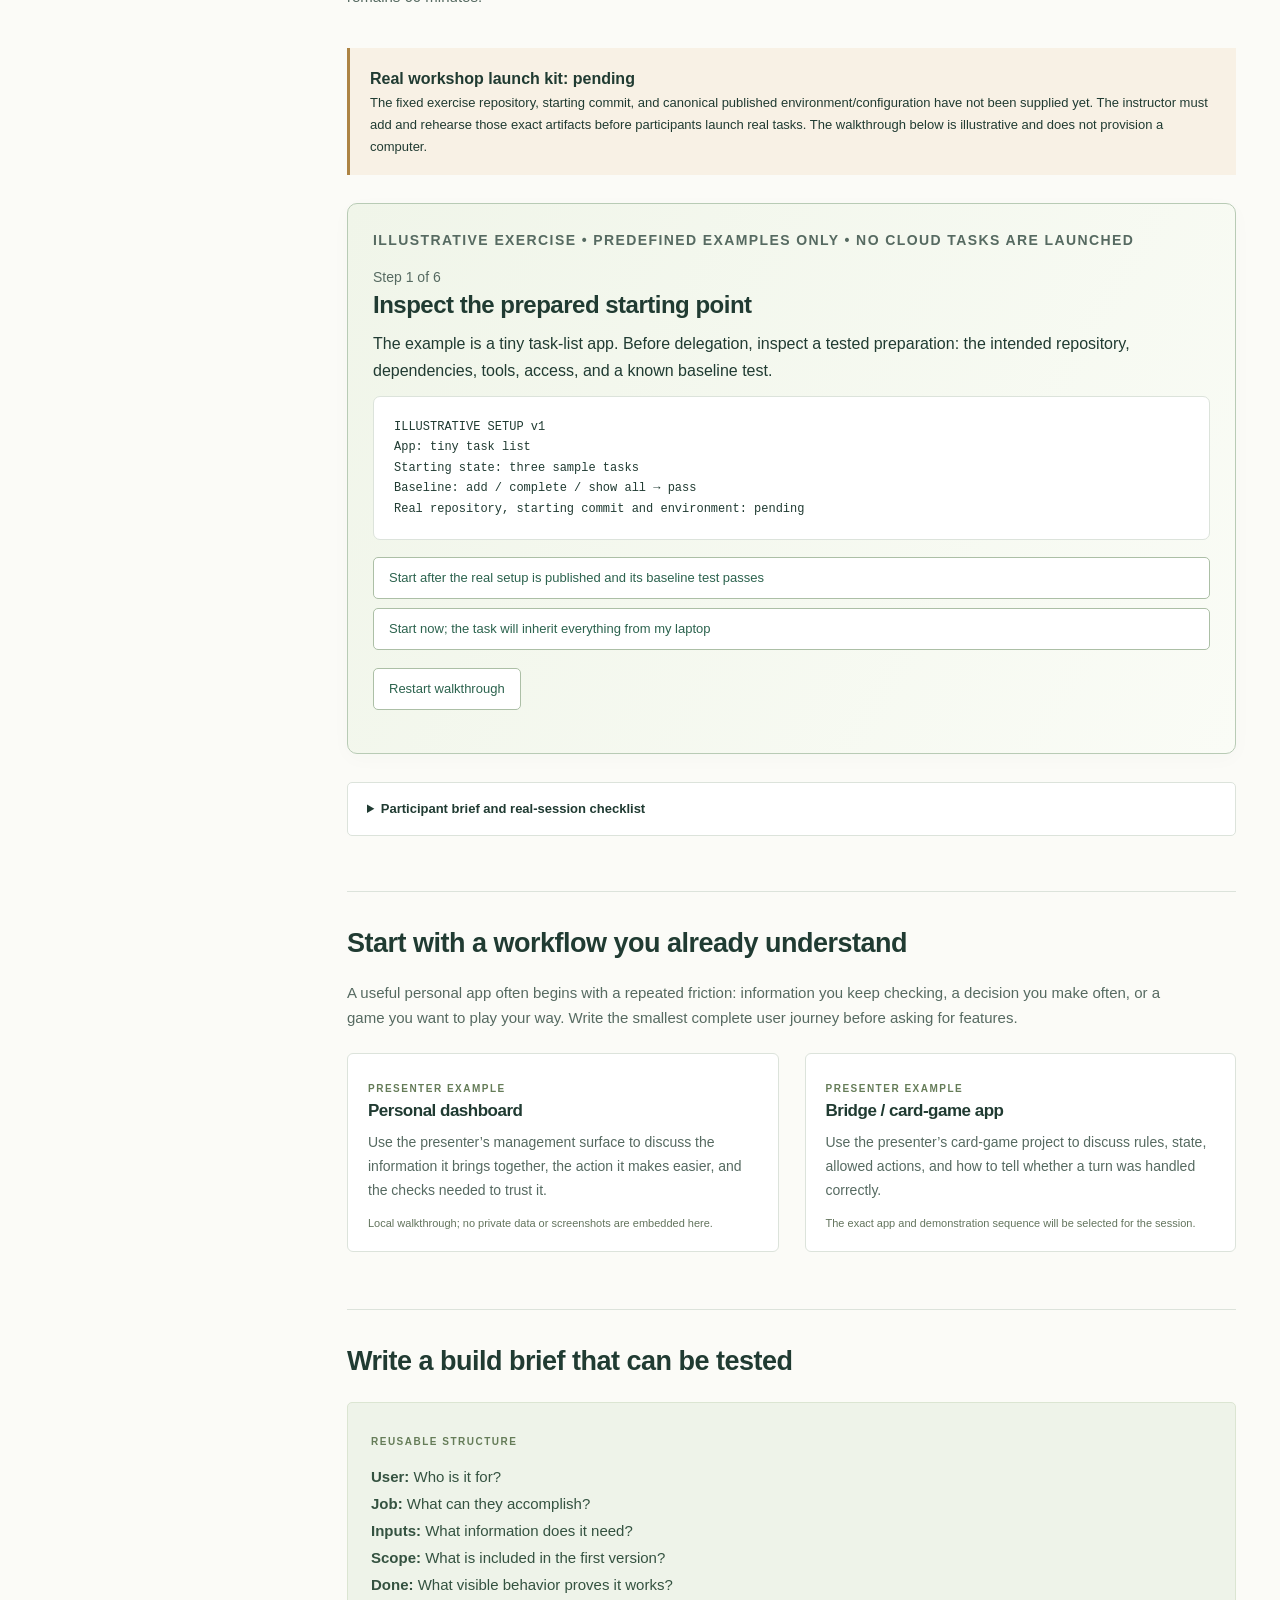
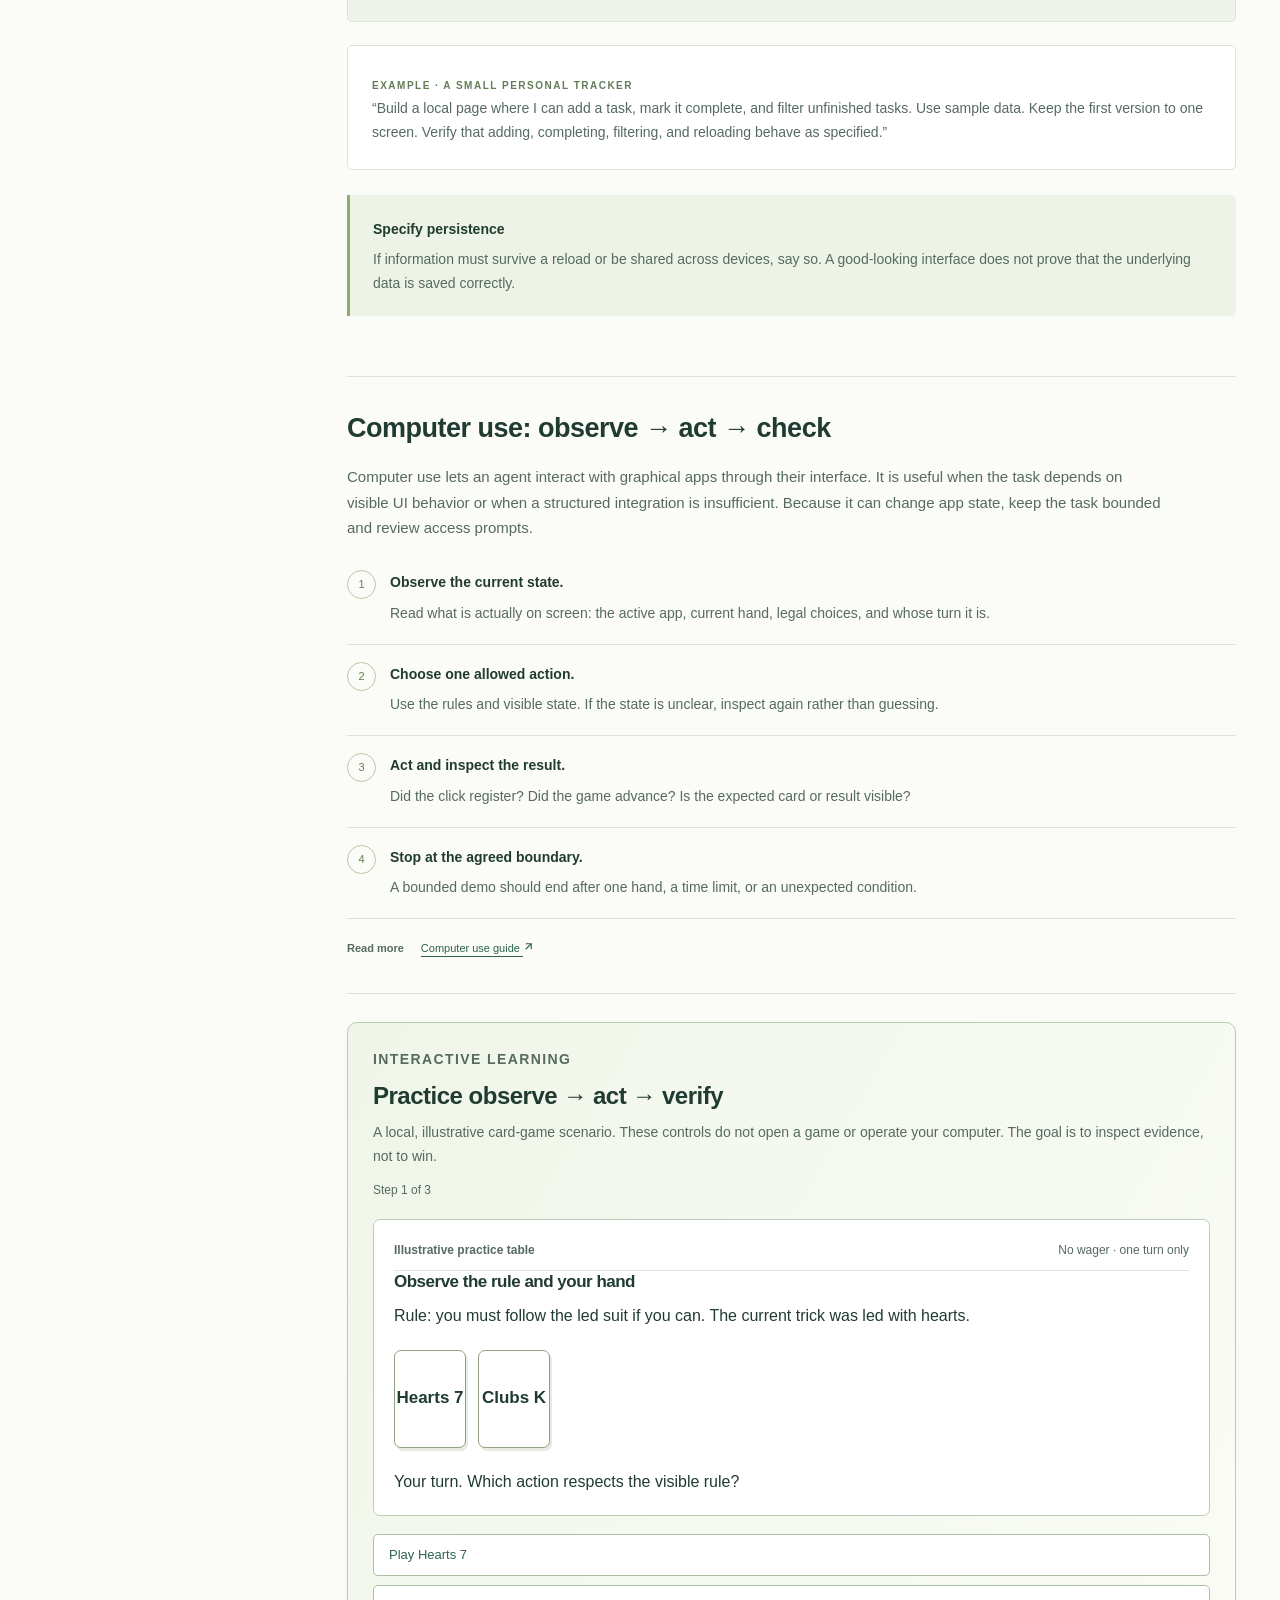
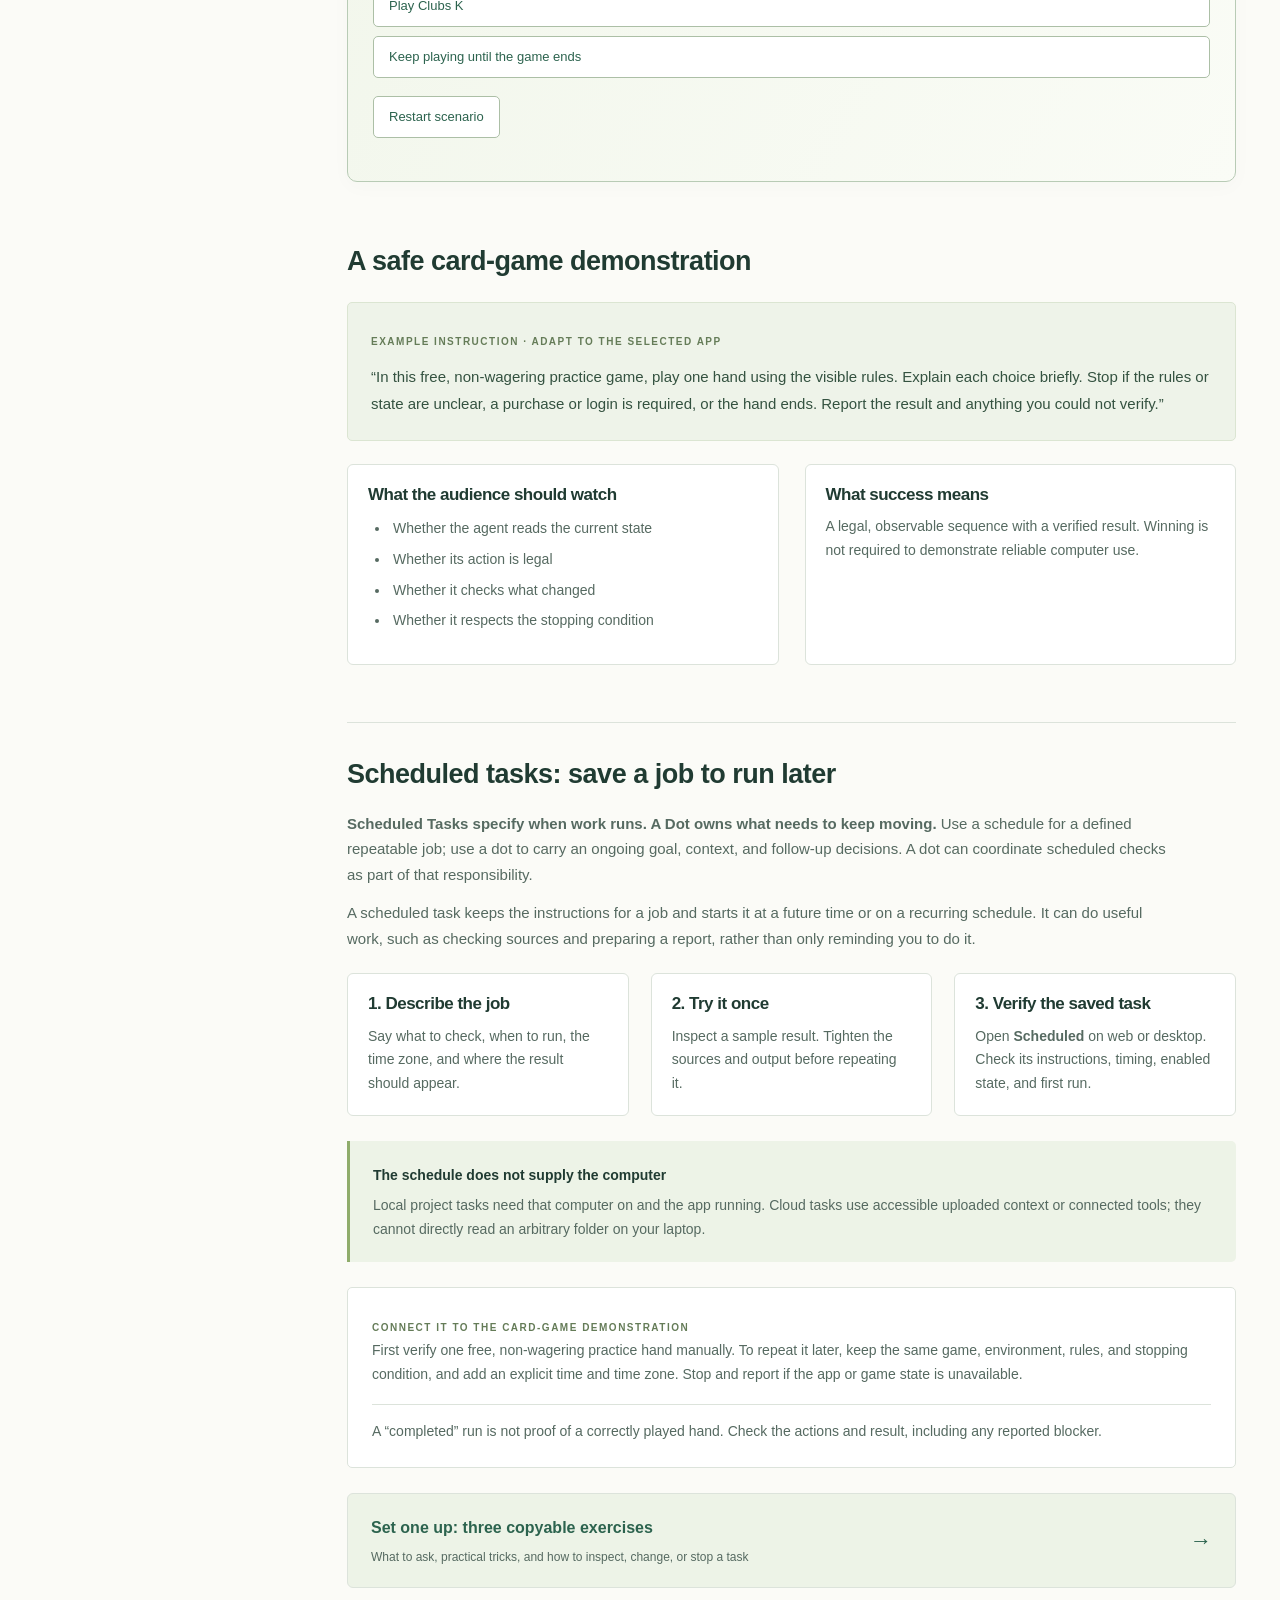
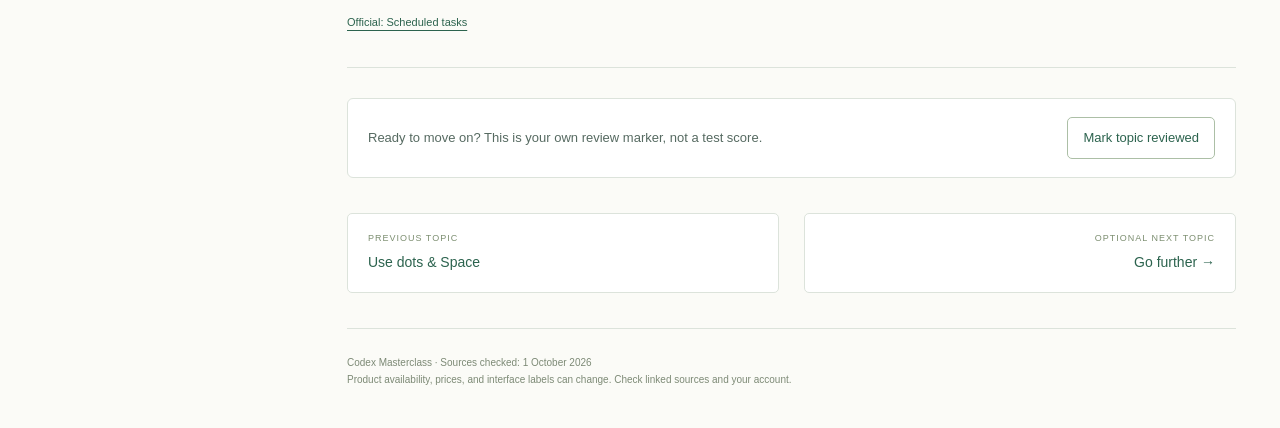
==== commit d80f367b: "Teach persistent ownership, project context and prepared Cloud workflows" ====
--- a/build-demo.html
+++ b/build-demo.html
@@ -1 +1,12 @@
-<!doctype html><html lang="en"><head><meta charset="utf-8"><meta name="viewport" content="width=device-width, initial-scale=1"><meta name="description" content="Use personal apps to learn what to specify, what to inspect, and when to let an agent act."><meta name="theme-color" content="#214b3d"><title>Build and delegate · Codex Masterclass</title><link rel="stylesheet" href="styles.css"><link rel="stylesheet" href="assets/reading.css"><script src="app.js" defer></script><link rel="stylesheet" href="assets/workbook.css?v=2"><link rel="stylesheet" href="assets/workbook-tools.css?v=2"><script src="assets/workbook.js?v=2" defer></script><script src="assets/workbook-tools.js?v=2" defer></script></head><body><a class="skip" href="#content">Skip to lesson</a><header class="site-header"><a class="brand" href="index.html">codex <span>/ masterclass</span></a><span class="header-note">A practical learning guide · 60 minutes</span></header><div class="layout"><aside class="sidebar"><nav class="course-nav" aria-label="Course topics"><a href="index.html">Course map</a><a href="models.html"><span>01</span>Choose a model</a><a href="workspace.html"><span>02</span>Organize your work</a><a href="pet.html"><span>03</span>Make your pet</a><a href="dots-space.html"><span>04</span>Use dots & Space</a><a href="build-demo.html" aria-current="page"><span>05</span>Build and delegate</a><a href="further-uses.html"><span>06</span>Go further <small>optional</small></a></nav><nav class="on-page" aria-label="On this page"><span class="eyebrow">On this page</span><a href="#apps">Personal app examples</a><a href="#brief">A testable build brief</a><a href="#computer">The computer-use loop</a><a href="#card-demo">Card-game walkthrough</a><a href="#scheduled-demo">Scheduled tasks</a></nav><p class="sidebar-note">Learn the decision.<br>Try it on real work.<br>Check the result.</p></aside><main id="content"><header class="page-heading"><p class="eyebrow">Topic 05 of 05 · 10 min</p><h1>Build and delegate</h1><p class="lead">Use personal apps to learn what to specify, what to inspect, and when to let an agent act.</p></header><nav class="reading-mode" aria-label="Lesson paths"><a href="#computer">Computer use</a><a href="#scheduled-demo">Scheduled tasks</a><a href="scheduled-tasks-guide.html">Copyable task exercises</a></nav><section class="lesson-section" id="apps"><h2>Start with a workflow you already understand</h2><p>A useful personal app often begins with a repeated friction: information you keep checking, a decision you make often, or a game you want to play your way. Write the smallest complete user journey before asking for features.</p><div class="two-grid"><article><span class="eyebrow">Presenter example</span><h3>Personal dashboard</h3><p>Use the presenter’s management surface to discuss the information it brings together, the action it makes easier, and the checks needed to trust it.</p><p class="caption">Local walkthrough; no private data or screenshots are embedded here.</p></article><article><span class="eyebrow">Presenter example</span><h3>Bridge / card-game app</h3><p>Use the presenter’s card-game project to discuss rules, state, allowed actions, and how to tell whether a turn was handled correctly.</p><p class="caption">The exact app and demonstration sequence will be selected for the session.</p></article></div></section><section class="lesson-section" id="brief"><h2>Write a build brief that can be tested</h2><div class="prompt"><span class="eyebrow">Reusable structure</span><p><strong>User:</strong> Who is it for?<br><strong>Job:</strong> What can they accomplish?<br><strong>Inputs:</strong> What information does it need?<br><strong>Scope:</strong> What is included in the first version?<br><strong>Done:</strong> What visible behavior proves it works?</p></div><div class="worked-example"><span class="eyebrow">Example · a small personal tracker</span><p>“Build a local page where I can add a task, mark it complete, and filter unfinished tasks. Use sample data. Keep the first version to one screen. Verify that adding, completing, filtering, and reloading behave as specified.”</p></div><aside class="callout note"><strong>Specify persistence</strong><p>If information must survive a reload or be shared across devices, say so. A good-looking interface does not prove that the underlying data is saved correctly.</p></aside></section><section class="lesson-section" id="computer"><h2>Computer use: observe → act → check</h2><p>Computer use lets an agent interact with graphical apps through their interface. It is useful when the task depends on visible UI behavior or when a structured integration is insufficient. Because it can change app state, keep the task bounded and review access prompts.</p><ol class="steps"><li><strong>Observe the current state.</strong><p>Read what is actually on screen: the active app, current hand, legal choices, and whose turn it is.</p></li><li><strong>Choose one allowed action.</strong><p>Use the rules and visible state. If the state is unclear, inspect again rather than guessing.</p></li><li><strong>Act and inspect the result.</strong><p>Did the click register? Did the game advance? Is the expected card or result visible?</p></li><li><strong>Stop at the agreed boundary.</strong><p>A bounded demo should end after one hand, a time limit, or an unexpected condition.</p></li></ol><div class="sources"><strong>Read more</strong><a href="https://learn.chatgpt.com/docs/computer-use">Computer use guide<span aria-hidden="true"> <svg width="11" height="11" viewBox="0 0 12 12" aria-hidden="true"><path d="M3 9 9 3M3 3h6v6" fill="none" stroke="currentColor" stroke-width="1.2"/></svg></span></a></div></section><section class="lesson-section" id="card-demo"><h2>A safe card-game demonstration</h2><div class="prompt"><span class="eyebrow">Example instruction · adapt to the selected app</span><p>“In this free, non-wagering practice game, play one hand using the visible rules. Explain each choice briefly. Stop if the rules or state are unclear, a purchase or login is required, or the hand ends. Report the result and anything you could not verify.”</p></div><div class="two-grid"><article><h3>What the audience should watch</h3><ul><li>Whether the agent reads the current state</li><li>Whether its action is legal</li><li>Whether it checks what changed</li><li>Whether it respects the stopping condition</li></ul></article><article><h3>What success means</h3><p>A legal, observable sequence with a verified result. Winning is not required to demonstrate reliable computer use.</p></article></div></section><section class="lesson-section" id="scheduled-demo"><h2>Scheduled tasks: save a job to run later</h2><p>A scheduled task keeps the instructions for a job and starts it at a future time or on a recurring schedule. It can do useful work, such as checking sources and preparing a report, rather than only reminding you to do it.</p><div class="three-grid"><article><h3>1. Describe the job</h3><p>Say what to check, when to run, the time zone, and where the result should appear.</p></article><article><h3>2. Try it once</h3><p>Inspect a sample result. Tighten the sources and output before repeating it.</p></article><article><h3>3. Verify the saved task</h3><p>Open <strong>Scheduled</strong> on web or desktop. Check its instructions, timing, enabled state, and first run.</p></article></div><aside class="callout note"><strong>The schedule does not supply the computer</strong><p>Local project tasks need that computer on and the app running. Cloud tasks use accessible uploaded context or connected tools; they cannot directly read an arbitrary folder on your laptop.</p></aside><div class="worked-example"><span class="eyebrow">Connect it to the card-game demonstration</span><p>First verify one free, non-wagering practice hand manually. To repeat it later, keep the same game, environment, rules, and stopping condition, and add an explicit time and time zone. Stop and report if the app or game state is unavailable.</p><p class="example-result">A “completed” run is not proof of a correctly played hand. Check the actions and result, including any reported blocker.</p></div><a class="reading-link" href="scheduled-tasks-guide.html"><span><strong>Set one up: three copyable exercises</strong><small>What to ask, practical tricks, and how to inspect, change, or stop a task</small></span><span aria-hidden="true">→</span></a><div class="sources"><a href="https://learn.chatgpt.com/docs/automations">Official: Scheduled tasks</a></div></section><nav class="page-turn" aria-label="Continue learning"><a href="dots-space.html"><small>Previous topic</small>Use dots & Space</a><a href="further-uses.html"><small>Optional next topic</small>Go further <span aria-hidden="true">→</span></a></nav><footer class="page-footer">Codex Masterclass · Sources checked: 1 October 2026<br>Product availability, prices, and interface labels can change. Check linked sources and your account.</footer></main></div></body></html>+<!doctype html><html lang="en"><head><meta charset="utf-8"><meta name="viewport" content="width=device-width, initial-scale=1"><meta name="description" content="Prepare the workspace, delegate one useful change, and inspect the result."><meta name="theme-color" content="#214b3d"><title>Build and delegate · Codex Masterclass</title><link rel="stylesheet" href="styles.css"><link rel="stylesheet" href="assets/reading.css"><script src="app.js" defer></script><link rel="stylesheet" href="assets/workbook.css?v=2"><link rel="stylesheet" href="assets/workbook-tools.css?v=2"><script src="assets/workbook.js?v=2" defer></script><script src="assets/workbook-tools.js?v=2" defer></script><link rel="stylesheet" href="assets/cloud-learning.css?v=1"><script src="assets/cloud-learning.js?v=1" defer></script></head><body><a class="skip" href="#content">Skip to lesson</a><header class="site-header"><a class="brand" href="index.html">codex <span>/ masterclass</span></a><span class="header-note">A practical learning guide · 60 minutes</span></header><div class="layout"><aside class="sidebar"><nav class="course-nav" aria-label="Course topics"><a href="index.html">Course map</a><a href="models.html"><span>01</span>Choose a model</a><a href="workspace.html"><span>02</span>Organize your work</a><a href="pet.html"><span>03</span>Make your pet</a><a href="dots-space.html"><span>04</span>Use dots & Space</a><a href="build-demo.html" aria-current="page"><span>05</span>Build and delegate</a><a href="further-uses.html"><span>06</span>Go further <small>optional</small></a></nav><nav class="on-page" aria-label="On this page"><span class="eyebrow">On this page</span><a href="#cloud">Codex Cloud</a><a href="#cloud-exercise">Cloud walkthrough</a><a href="#apps">Personal app examples</a><a href="#brief">A testable build brief</a><a href="#computer">The computer-use loop</a><a href="#card-demo">Card-game walkthrough</a><a href="#scheduled-demo">Scheduled tasks</a></nav><p class="sidebar-note">Learn the decision.<br>Try it on real work.<br>Check the result.</p></aside><main id="content"><header class="page-heading"><p class="eyebrow">Topic 05 of 05 · 10 min</p><h1>Build and delegate</h1><p class="lead">Prepare the workspace, delegate one useful change, and inspect the result.</p></header><nav class="reading-mode" aria-label="Lesson paths"><a href="#cloud-exercise">Try the Cloud walkthrough</a><a href="#computer">Computer use</a><a href="#scheduled-demo">Scheduled tasks</a><a href="scheduled-tasks-guide.html">Copyable task exercises</a></nav>
+<section class="lesson-section" id="cloud"><p class="section-label">Delegate the implementation</p><h2>Codex Cloud: send a prepared job to a separate workspace</h2><p class="section-intro">Local Codex feels like a pair programmer beside you. Cloud Codex feels like an engineer you brief, then review.</p><p>These are working styles, not different levels of intelligence. Local work is useful when you are iterating with your own files and apps. Cloud work is useful when a well-scoped task can run with a prepared repository and tools, while you do something else.</p>
+<ul class="reading-list"><li><strong>Longer work:</strong> delegate a bounded job and return to its result.</li><li><strong>Parallel work:</strong> separate tasks can explore independent changes without editing the same working files.</li><li><strong>Consistent setup:</strong> reuse a tested preparation instead of rebuilding the tools for every assignment.</li></ul><div class="two-grid"><article><h3>The reusable environment</h3><p>A prepared starting point: repositories, dependencies, tools, setup instructions, and access configuration. Publish it once, then reuse it for new tasks.</p></article><article><h3>The task workspace</h3><p>Each new task gets its own isolated workspace from that preparation. Task A’s edits do not appear automatically in Task B.</p></article></div>
+<div class="cloud-diagram" aria-label="One prepared environment supplies three separate task workspaces"><div class="cloud-template"><strong>Prepared environment</strong><span>Repository + tools + tested setup + allowed access</span></div><span class="cloud-arrow" aria-hidden="true">↓</span><div class="cloud-branches"><article><strong>Task A</strong><span>Its own files and changes</span></article><article><strong>Task B</strong><span>Its own files and changes</span></article><article><strong>Task C</strong><span>Its own files and changes</span></article></div></div>
+<p><strong>Reuse the preparation, not one mutable computer.</strong> Review and integrate task results deliberately through diffs and Git. A task’s edits do not rewrite the reusable environment.</p>
+<details><summary>Prepare it once, then check one fresh task</summary><ol class="reading-list"><li>In a new Codex task, choose <strong>Work in → Cloud → Select environment → Create environment</strong> and select the intended repositories.</li><li>Prepare dependencies, tools, and required access. Review the setup report and test commands. The editor includes Install script and Start skill fields.</li><li>Save and <strong>Publish</strong>. Wait for <strong>Environment published</strong> before starting a fresh task.</li><li>After changing the setup, save and republish. New tasks use the new preparation; existing tasks retain their state.</li></ol><p>Environment sharing determines who can use the setup. Keep credentials in supported access settings, not public exercise files.</p></details>
+<div class="sources"><a href="https://learn.chatgpt.com/docs/environments/cloud-environments">Official: reusable Cloud environments and publishing</a></div></section>
+<section class="lesson-section" id="cloud-exercise"><h2>Hands-on: one small change, one reviewable result</h2><p>Use a tiny task-list app: add an <strong>“Unfinished only”</strong> filter, preserve the original list, and prove that toggling it works. An optional second task adds an empty-state message in a separate workspace.</p><p class="optional-note">Choose this or the card-game exercise in the live session. The expanded walkthrough is optional practice; the class remains 60 minutes.</p>
+<div class="cloud-readiness"><strong>Real workshop launch kit: pending</strong><p>The fixed exercise repository, starting commit, and canonical published environment/configuration have not been supplied yet. The instructor must add and rehearse those exact artifacts before participants launch real tasks. The walkthrough below is illustrative and does not provision a computer.</p></div>
+<div id="cloud-lab" class="cloud-lab" aria-label="Illustrative Codex Cloud walkthrough"><p>Follow this sequence: inspect the prepared setup → give Task A a bounded change → check its isolated result → inspect tests and diff → review before integrating.</p></div>
+<details><summary>Participant brief and real-session checklist</summary><div class="prompt"><span class="eyebrow">Adapt after the launch kit is supplied</span><p>In the supplied workshop repository and published Cloud environment, add an “Unfinished only” filter. Preserve all task data and the default full-list view. Test toggling the filter, completing a task, and an empty filtered list. Report changed files, the exact test command and result, and any unverified behavior. Prepare the change for review; do not merge or deploy it.</p></div><ul class="reading-list"><li>Everyone uses the same documented starting commit and environment preparation.</li><li>Confirm the repository, working directory, and real test command before asking for changes.</li><li>Inspect the diff and test evidence, then try the behavior yourself.</li><li>Optional: delegate the empty-state improvement as Task B. Compare the isolated results before combining them.</li></ul><p class="caption">This is an assignment worksheet, not a Codex configuration file or import schema.</p></details></section>
+<section class="lesson-section" id="apps"><h2>Start with a workflow you already understand</h2><p>A useful personal app often begins with a repeated friction: information you keep checking, a decision you make often, or a game you want to play your way. Write the smallest complete user journey before asking for features.</p><div class="two-grid"><article><span class="eyebrow">Presenter example</span><h3>Personal dashboard</h3><p>Use the presenter’s management surface to discuss the information it brings together, the action it makes easier, and the checks needed to trust it.</p><p class="caption">Local walkthrough; no private data or screenshots are embedded here.</p></article><article><span class="eyebrow">Presenter example</span><h3>Bridge / card-game app</h3><p>Use the presenter’s card-game project to discuss rules, state, allowed actions, and how to tell whether a turn was handled correctly.</p><p class="caption">The exact app and demonstration sequence will be selected for the session.</p></article></div></section><section class="lesson-section" id="brief"><h2>Write a build brief that can be tested</h2><div class="prompt"><span class="eyebrow">Reusable structure</span><p><strong>User:</strong> Who is it for?<br><strong>Job:</strong> What can they accomplish?<br><strong>Inputs:</strong> What information does it need?<br><strong>Scope:</strong> What is included in the first version?<br><strong>Done:</strong> What visible behavior proves it works?</p></div><div class="worked-example"><span class="eyebrow">Example · a small personal tracker</span><p>“Build a local page where I can add a task, mark it complete, and filter unfinished tasks. Use sample data. Keep the first version to one screen. Verify that adding, completing, filtering, and reloading behave as specified.”</p></div><aside class="callout note"><strong>Specify persistence</strong><p>If information must survive a reload or be shared across devices, say so. A good-looking interface does not prove that the underlying data is saved correctly.</p></aside></section><section class="lesson-section" id="computer"><h2>Computer use: observe → act → check</h2><p>Computer use lets an agent interact with graphical apps through their interface. It is useful when the task depends on visible UI behavior or when a structured integration is insufficient. Because it can change app state, keep the task bounded and review access prompts.</p><ol class="steps"><li><strong>Observe the current state.</strong><p>Read what is actually on screen: the active app, current hand, legal choices, and whose turn it is.</p></li><li><strong>Choose one allowed action.</strong><p>Use the rules and visible state. If the state is unclear, inspect again rather than guessing.</p></li><li><strong>Act and inspect the result.</strong><p>Did the click register? Did the game advance? Is the expected card or result visible?</p></li><li><strong>Stop at the agreed boundary.</strong><p>A bounded demo should end after one hand, a time limit, or an unexpected condition.</p></li></ol><div class="sources"><strong>Read more</strong><a href="https://learn.chatgpt.com/docs/computer-use">Computer use guide<span aria-hidden="true"> <svg width="11" height="11" viewBox="0 0 12 12" aria-hidden="true"><path d="M3 9 9 3M3 3h6v6" fill="none" stroke="currentColor" stroke-width="1.2"/></svg></span></a></div></section><section class="lesson-section" id="card-demo"><h2>A safe card-game demonstration</h2><div class="prompt"><span class="eyebrow">Example instruction · adapt to the selected app</span><p>“In this free, non-wagering practice game, play one hand using the visible rules. Explain each choice briefly. Stop if the rules or state are unclear, a purchase or login is required, or the hand ends. Report the result and anything you could not verify.”</p></div><div class="two-grid"><article><h3>What the audience should watch</h3><ul><li>Whether the agent reads the current state</li><li>Whether its action is legal</li><li>Whether it checks what changed</li><li>Whether it respects the stopping condition</li></ul></article><article><h3>What success means</h3><p>A legal, observable sequence with a verified result. Winning is not required to demonstrate reliable computer use.</p></article></div></section><section class="lesson-section" id="scheduled-demo"><h2>Scheduled tasks: save a job to run later</h2><p><strong>Scheduled Tasks specify when work runs. A Dot owns what needs to keep moving.</strong> Use a schedule for a defined repeatable job; use a dot to carry an ongoing goal, context, and follow-up decisions. A dot can coordinate scheduled checks as part of that responsibility.</p><p>A scheduled task keeps the instructions for a job and starts it at a future time or on a recurring schedule. It can do useful work, such as checking sources and preparing a report, rather than only reminding you to do it.</p><div class="three-grid"><article><h3>1. Describe the job</h3><p>Say what to check, when to run, the time zone, and where the result should appear.</p></article><article><h3>2. Try it once</h3><p>Inspect a sample result. Tighten the sources and output before repeating it.</p></article><article><h3>3. Verify the saved task</h3><p>Open <strong>Scheduled</strong> on web or desktop. Check its instructions, timing, enabled state, and first run.</p></article></div><aside class="callout note"><strong>The schedule does not supply the computer</strong><p>Local project tasks need that computer on and the app running. Cloud tasks use accessible uploaded context or connected tools; they cannot directly read an arbitrary folder on your laptop.</p></aside><div class="worked-example"><span class="eyebrow">Connect it to the card-game demonstration</span><p>First verify one free, non-wagering practice hand manually. To repeat it later, keep the same game, environment, rules, and stopping condition, and add an explicit time and time zone. Stop and report if the app or game state is unavailable.</p><p class="example-result">A “completed” run is not proof of a correctly played hand. Check the actions and result, including any reported blocker.</p></div><a class="reading-link" href="scheduled-tasks-guide.html"><span><strong>Set one up: three copyable exercises</strong><small>What to ask, practical tricks, and how to inspect, change, or stop a task</small></span><span aria-hidden="true">→</span></a><div class="sources"><a href="https://learn.chatgpt.com/docs/automations">Official: Scheduled tasks</a></div></section><nav class="page-turn" aria-label="Continue learning"><a href="dots-space.html"><small>Previous topic</small>Use dots & Space</a><a href="further-uses.html"><small>Optional next topic</small>Go further <span aria-hidden="true">→</span></a></nav><footer class="page-footer">Codex Masterclass · Sources checked: 1 October 2026<br>Product availability, prices, and interface labels can change. Check linked sources and your account.</footer></main></div></body></html>
--- a/assets/cloud-learning.css
+++ b/assets/cloud-learning.css
@@ -0,0 +1 @@
+.cloud-diagram{margin:24px 0;text-align:center}.cloud-template{display:grid;gap:7px;padding:18px;background:#eaf1e3;border:1px solid #abc19e;border-radius:7px}.cloud-template span,.cloud-branches span{font-size:12px;color:var(--muted)}.cloud-arrow{display:block;font-size:25px;padding:6px}.cloud-branches{display:grid;grid-template-columns:repeat(3,minmax(0,1fr));gap:12px}.cloud-branches article{display:grid;gap:8px;padding:17px;border:1px solid var(--line);background:white;border-radius:6px;min-width:0}.cloud-readiness{border-left:3px solid #ad8444;background:#f8f1e5;padding:17px 20px;margin:22px 0}.cloud-readiness p{font-size:13px;margin-bottom:0}.cloud-lab li{font-size:14px;margin-bottom:10px}.architecture-flow{display:grid;grid-template-columns:repeat(3,minmax(0,1fr));gap:12px;margin:24px 0}.architecture-flow article{padding:17px;border:1px solid var(--line);border-radius:6px;background:white}.architecture-flow h3{font-size:17px;margin:7px 0}.architecture-flow p{font-size:12px;margin:0}.architecture-context{padding:18px;border:1px solid #adc5a2;border-radius:6px;background:#edf4e7;margin:15px 0}.architecture-context p{font-size:13px;margin:7px 0 0}@media(max-width:650px){.cloud-branches,.architecture-flow{grid-template-columns:1fr}.cloud-branches article{padding:14px}.cloud-lab{padding:18px}}@media print{.cloud-lab{display:none}}
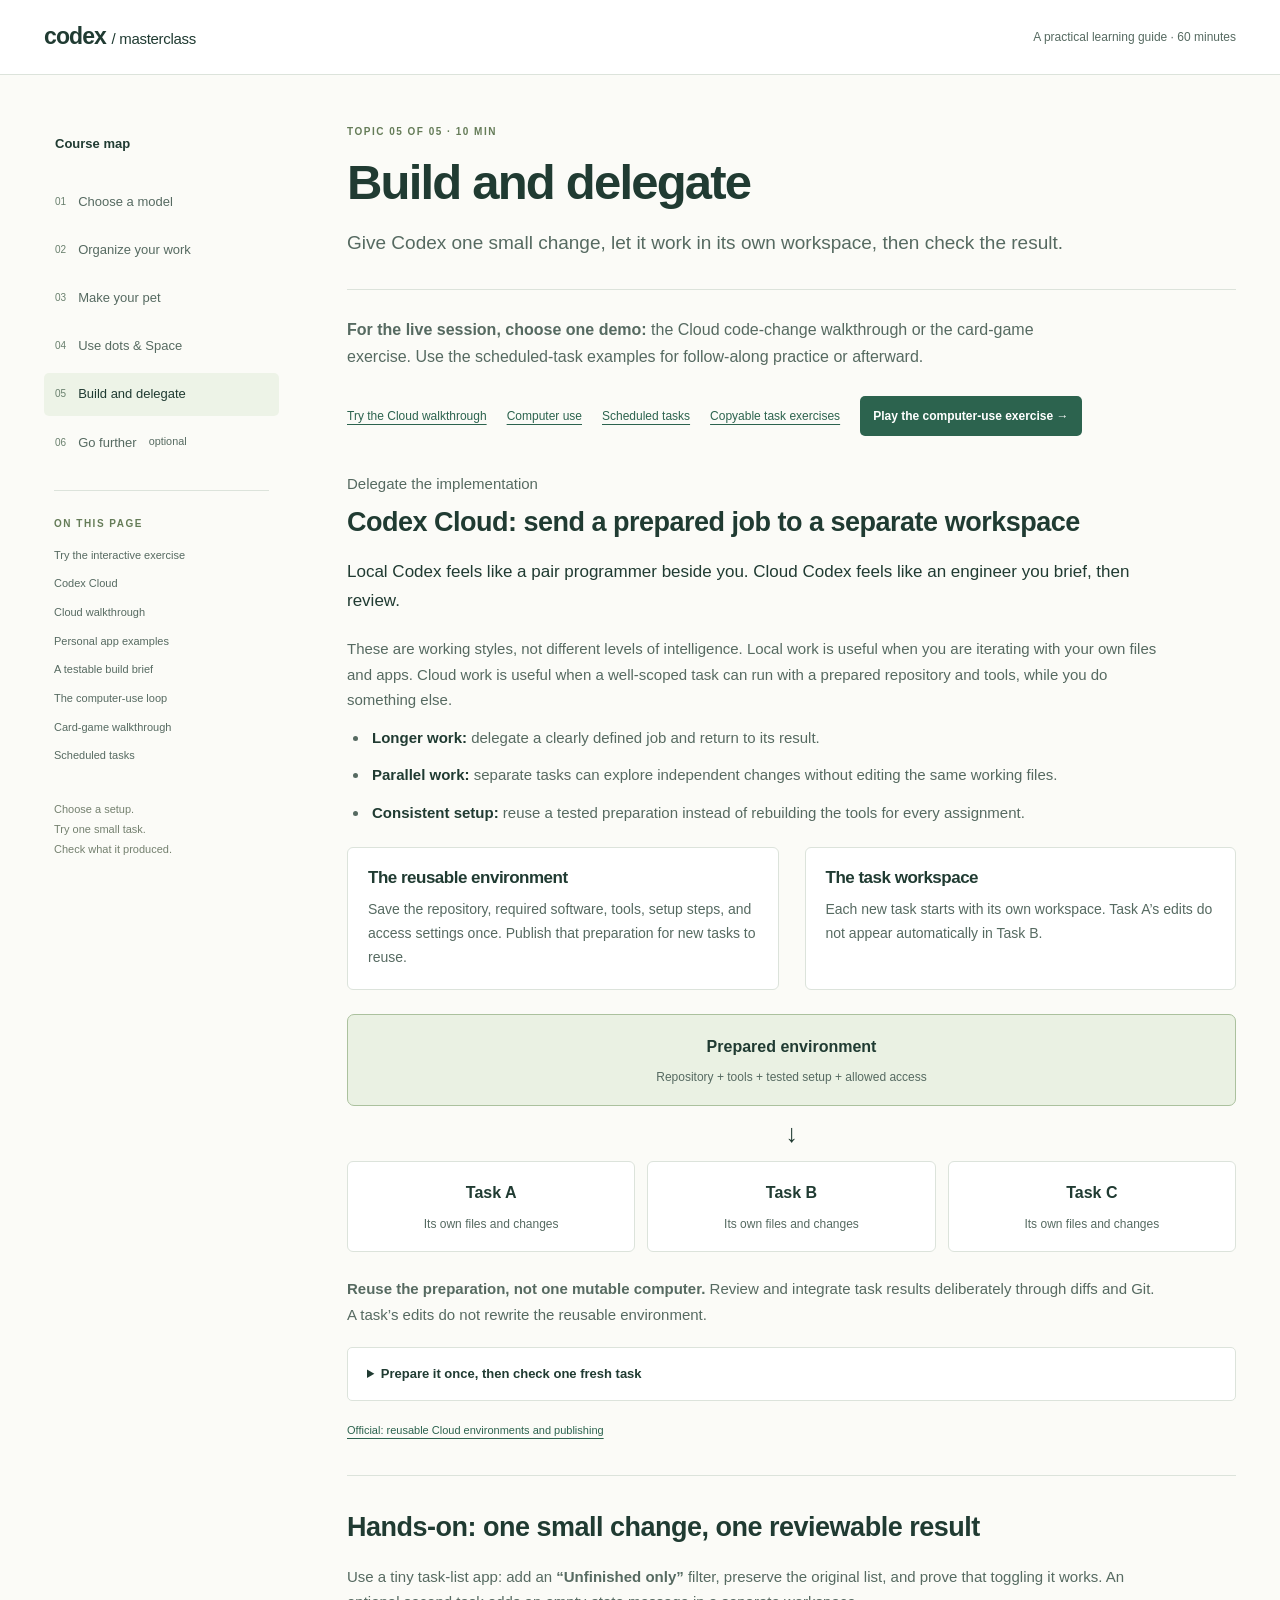
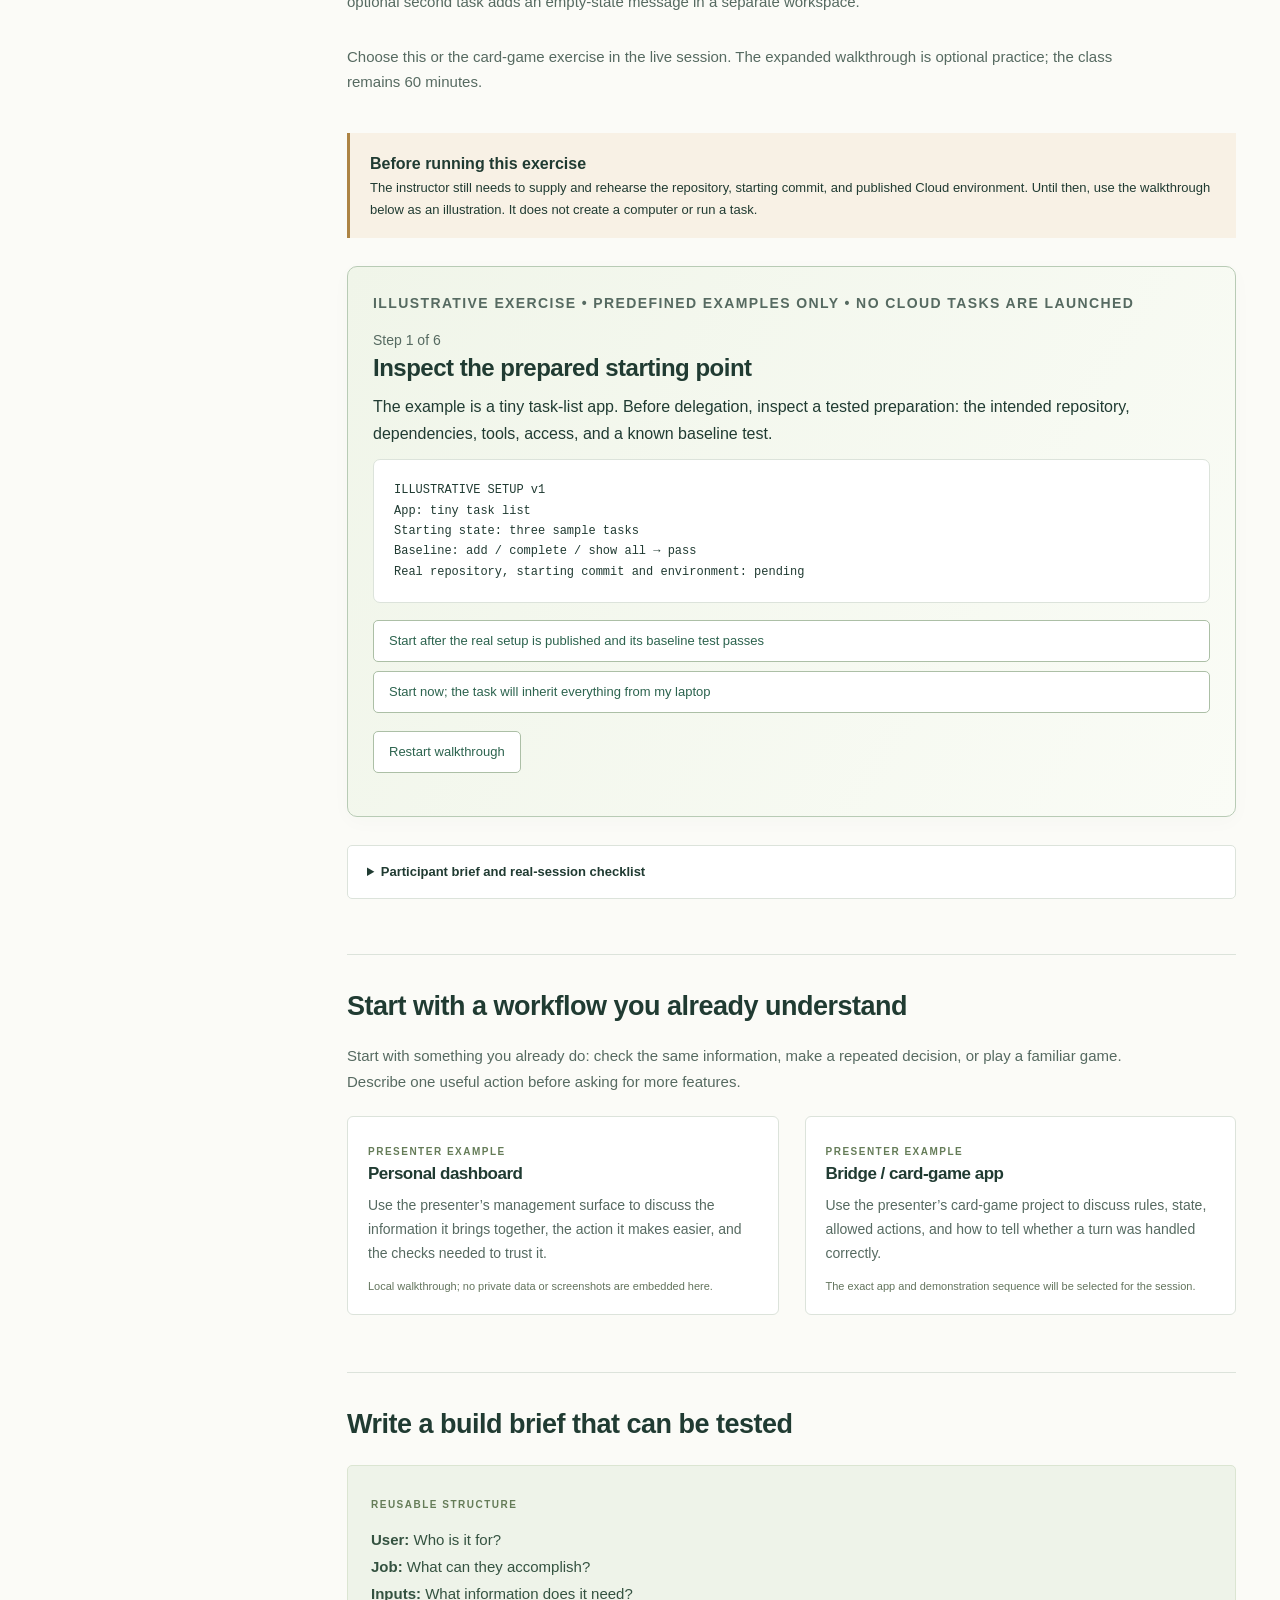
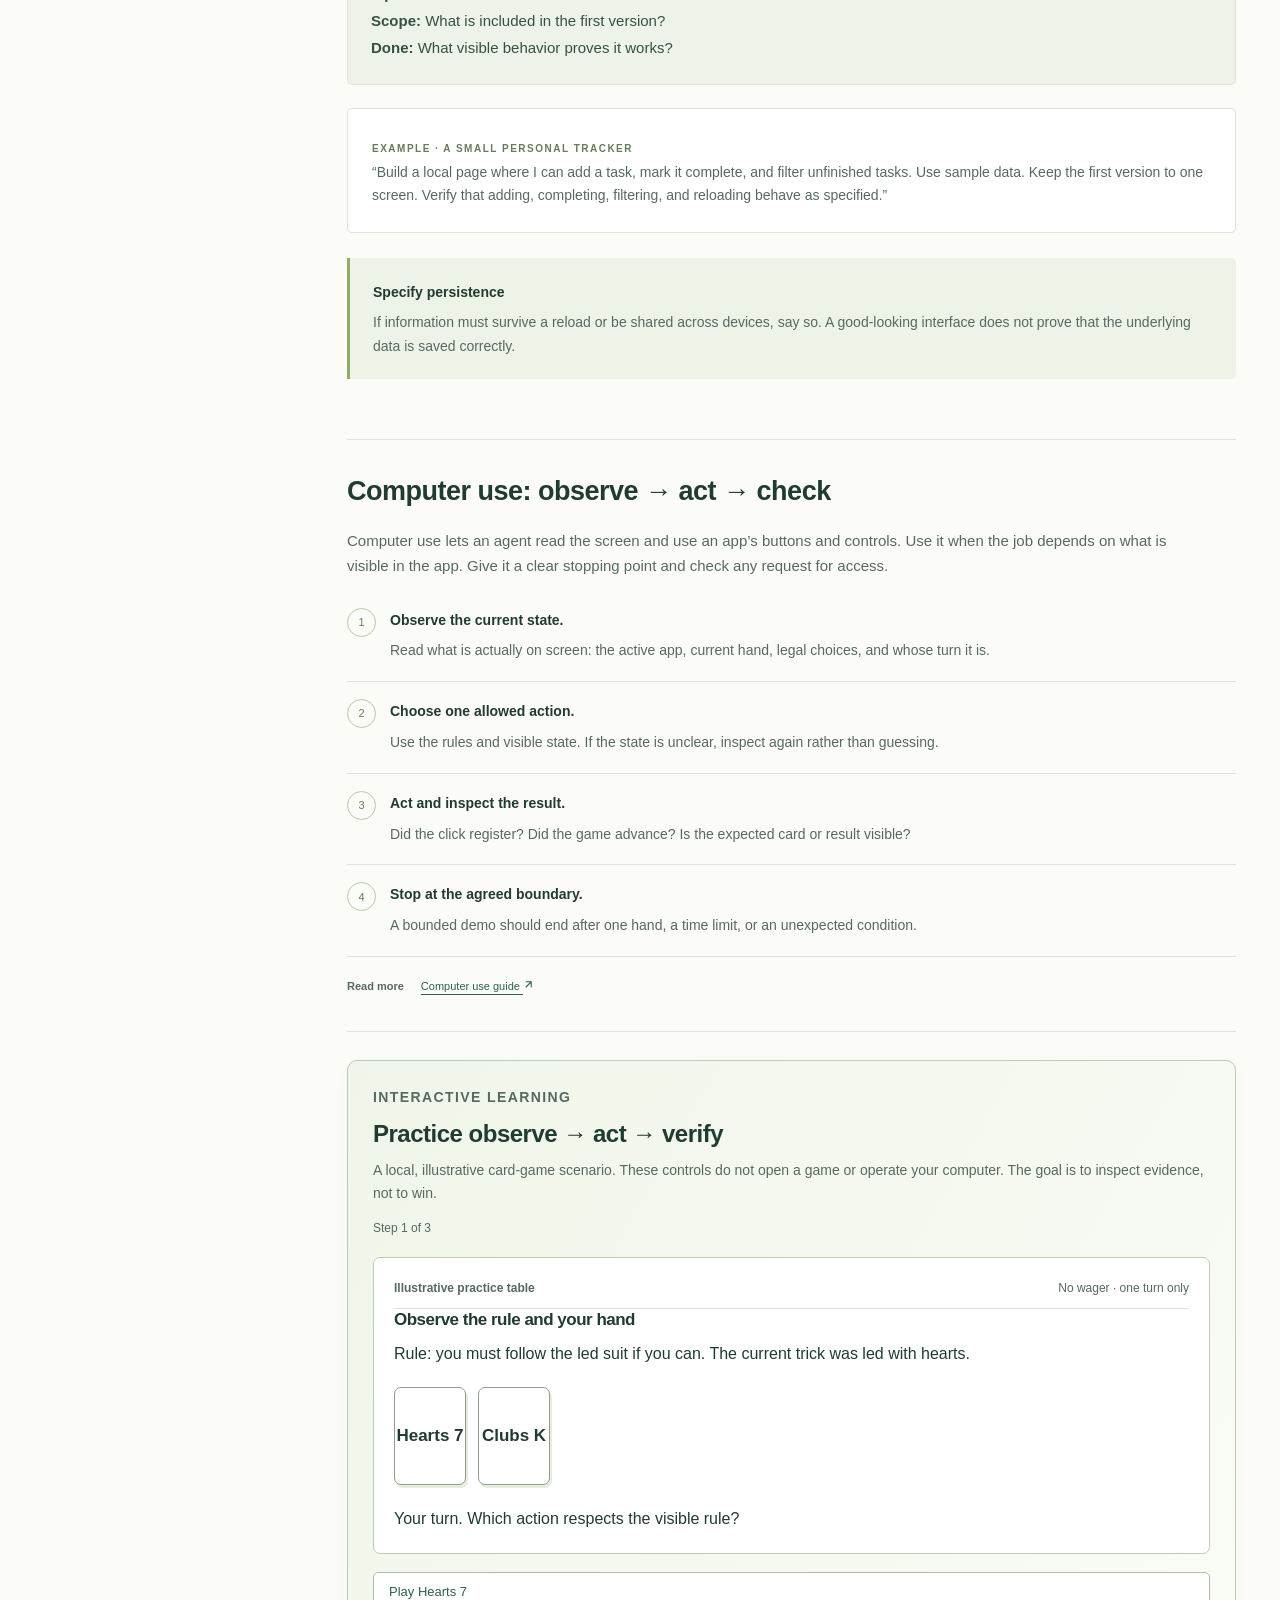
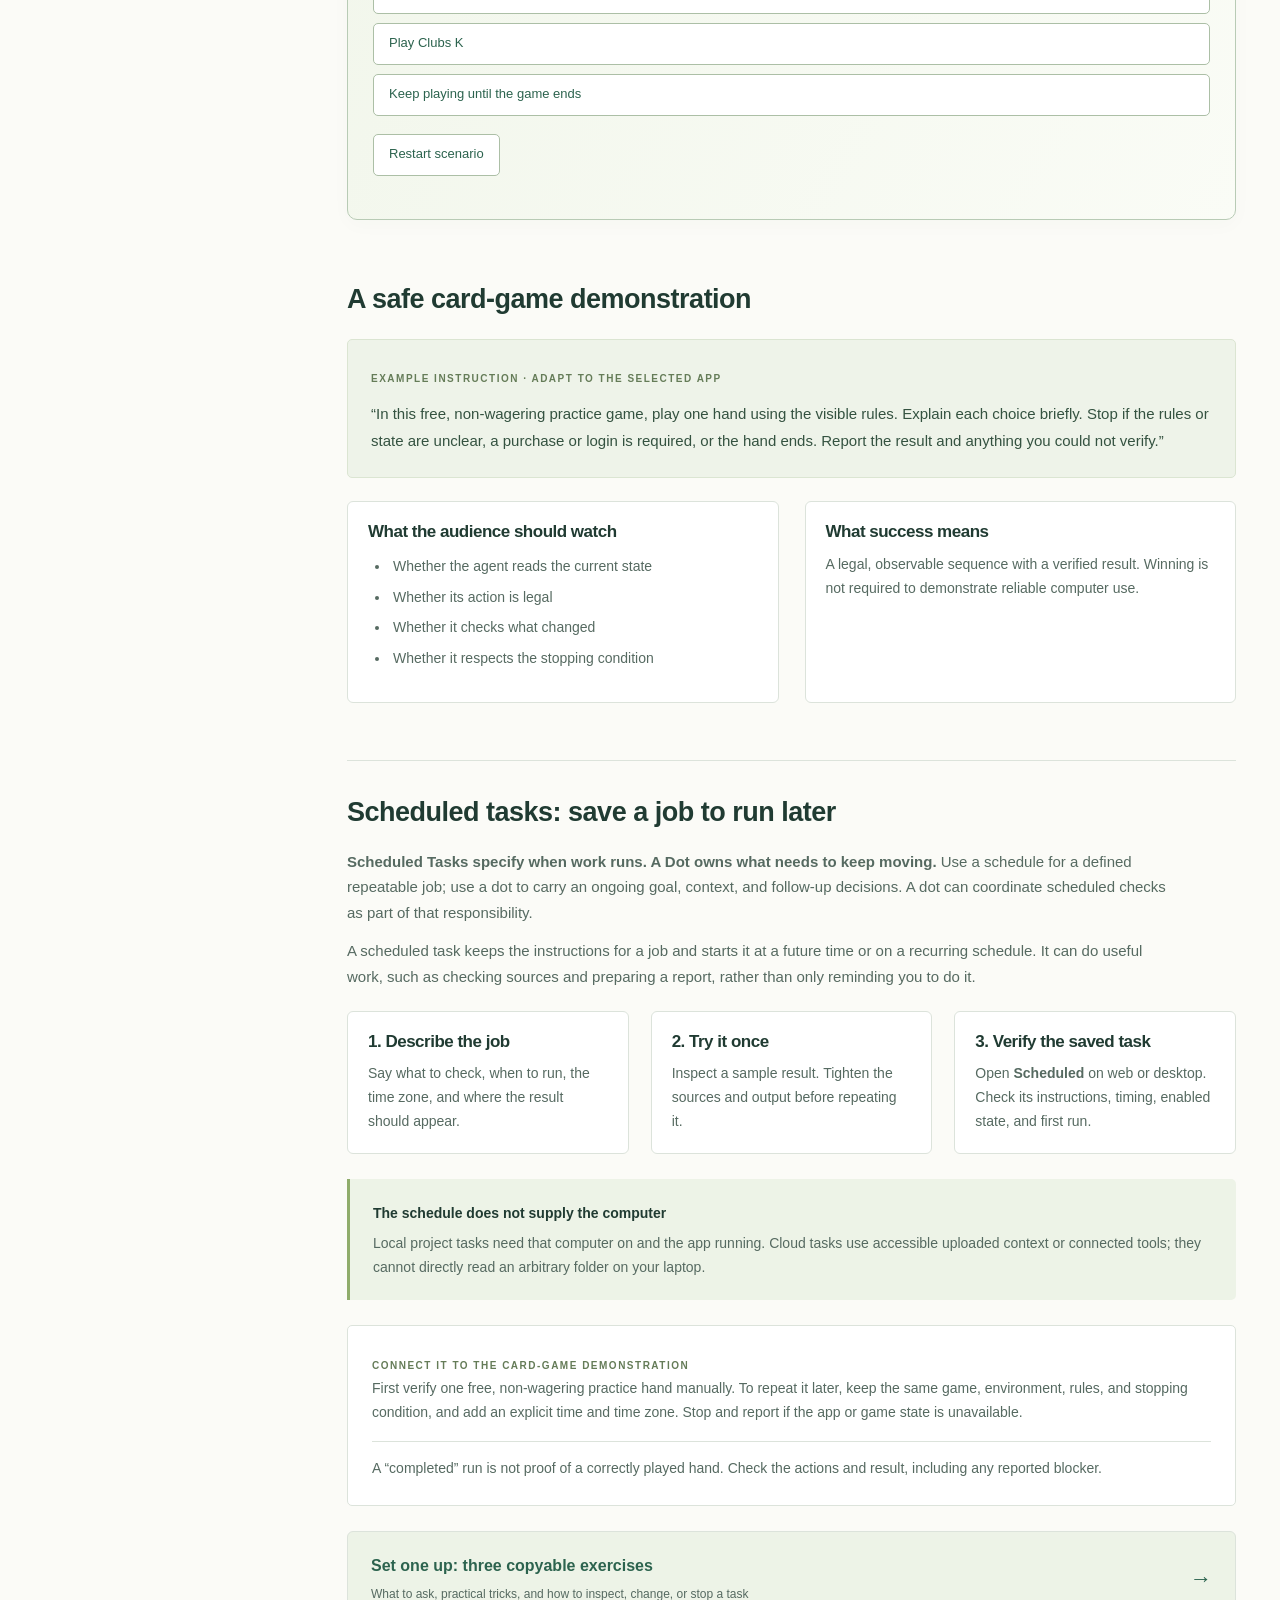
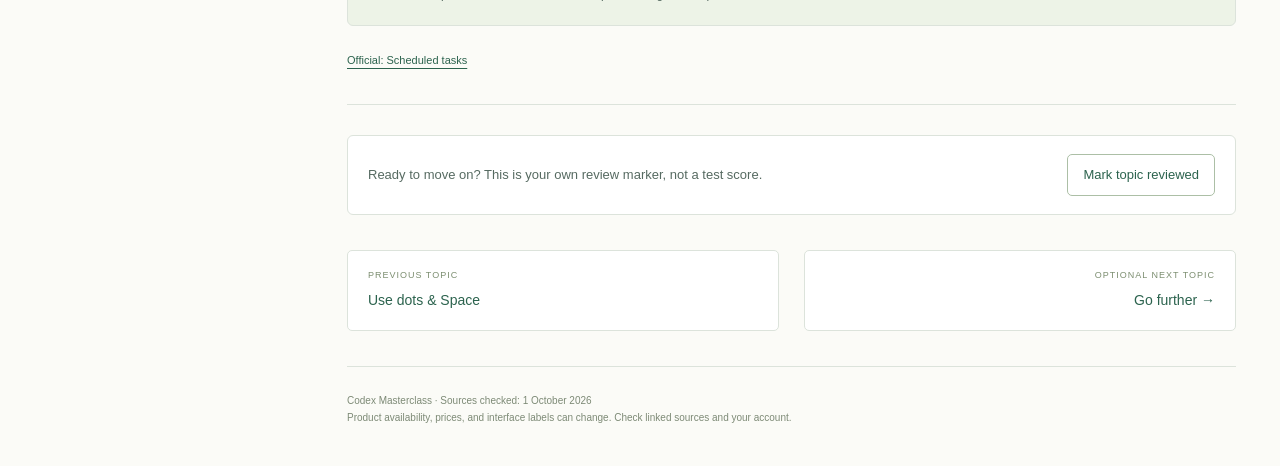
==== commit 45ecd8f0: "Make course explanations and reference prompts easier to follow" ====
--- a/build-demo.html
+++ b/build-demo.html
@@ -1,12 +1,12 @@
-<!doctype html><html lang="en"><head><meta charset="utf-8"><meta name="viewport" content="width=device-width, initial-scale=1"><meta name="description" content="Prepare the workspace, delegate one useful change, and inspect the result."><meta name="theme-color" content="#214b3d"><title>Build and delegate · Codex Masterclass</title><link rel="stylesheet" href="styles.css"><link rel="stylesheet" href="assets/reading.css"><script src="app.js" defer></script><link rel="stylesheet" href="assets/workbook.css?v=2"><link rel="stylesheet" href="assets/workbook-tools.css?v=2"><script src="assets/workbook.js?v=2" defer></script><script src="assets/workbook-tools.js?v=2" defer></script><link rel="stylesheet" href="assets/cloud-learning.css?v=1"><script src="assets/cloud-learning.js?v=1" defer></script></head><body><a class="skip" href="#content">Skip to lesson</a><header class="site-header"><a class="brand" href="index.html">codex <span>/ masterclass</span></a><span class="header-note">A practical learning guide · 60 minutes</span></header><div class="layout"><aside class="sidebar"><nav class="course-nav" aria-label="Course topics"><a href="index.html">Course map</a><a href="models.html"><span>01</span>Choose a model</a><a href="workspace.html"><span>02</span>Organize your work</a><a href="pet.html"><span>03</span>Make your pet</a><a href="dots-space.html"><span>04</span>Use dots & Space</a><a href="build-demo.html" aria-current="page"><span>05</span>Build and delegate</a><a href="further-uses.html"><span>06</span>Go further <small>optional</small></a></nav><nav class="on-page" aria-label="On this page"><span class="eyebrow">On this page</span><a href="#cloud">Codex Cloud</a><a href="#cloud-exercise">Cloud walkthrough</a><a href="#apps">Personal app examples</a><a href="#brief">A testable build brief</a><a href="#computer">The computer-use loop</a><a href="#card-demo">Card-game walkthrough</a><a href="#scheduled-demo">Scheduled tasks</a></nav><p class="sidebar-note">Learn the decision.<br>Try it on real work.<br>Check the result.</p></aside><main id="content"><header class="page-heading"><p class="eyebrow">Topic 05 of 05 · 10 min</p><h1>Build and delegate</h1><p class="lead">Prepare the workspace, delegate one useful change, and inspect the result.</p></header><nav class="reading-mode" aria-label="Lesson paths"><a href="#cloud-exercise">Try the Cloud walkthrough</a><a href="#computer">Computer use</a><a href="#scheduled-demo">Scheduled tasks</a><a href="scheduled-tasks-guide.html">Copyable task exercises</a></nav>
+<!doctype html><html lang="en"><head><meta charset="utf-8"><meta name="viewport" content="width=device-width, initial-scale=1"><meta name="description" content="Give Codex one small change, let it work in its own workspace, then check the result."><meta name="theme-color" content="#214b3d"><title>Build and delegate · Codex Masterclass</title><link rel="stylesheet" href="styles.css"><link rel="stylesheet" href="assets/reading.css"><script src="app.js" defer></script><link rel="stylesheet" href="assets/workbook.css?v=2"><link rel="stylesheet" href="assets/workbook-tools.css?v=2"><script src="assets/workbook.js?v=3" defer></script><script src="assets/workbook-tools.js?v=3" defer></script><link rel="stylesheet" href="assets/cloud-learning.css?v=1"><script src="assets/cloud-learning.js?v=2" defer></script></head><body><a class="skip" href="#content">Skip to lesson</a><header class="site-header"><a class="brand" href="index.html">codex <span>/ masterclass</span></a><span class="header-note">A practical learning guide · 60 minutes</span></header><div class="layout"><aside class="sidebar"><nav class="course-nav" aria-label="Course topics"><a href="index.html">Course map</a><a href="models.html"><span>01</span>Choose a model</a><a href="workspace.html"><span>02</span>Organize your work</a><a href="pet.html"><span>03</span>Make your pet</a><a href="dots-space.html"><span>04</span>Use dots & Space</a><a href="build-demo.html" aria-current="page"><span>05</span>Build and delegate</a><a href="further-uses.html"><span>06</span>Go further <small>optional</small></a></nav><nav class="on-page" aria-label="On this page"><span class="eyebrow">On this page</span><a href="#cloud">Codex Cloud</a><a href="#cloud-exercise">Cloud walkthrough</a><a href="#apps">Personal app examples</a><a href="#brief">A testable build brief</a><a href="#computer">The computer-use loop</a><a href="#card-demo">Card-game walkthrough</a><a href="#scheduled-demo">Scheduled tasks</a></nav><p class="sidebar-note">Choose a setup.<br>Try one small task.<br>Check what it produced.</p></aside><main id="content"><header class="page-heading"><p class="eyebrow">Topic 05 of 05 · 10 min</p><h1>Build and delegate</h1><p class="lead">Give Codex one small change, let it work in its own workspace, then check the result.</p></header><p class="intro"><strong>For the live session, choose one demo:</strong> the Cloud code-change walkthrough or the card-game exercise. Use the scheduled-task examples for follow-along practice or afterward.</p><nav class="reading-mode" aria-label="Lesson paths"><a href="#cloud-exercise">Try the Cloud walkthrough</a><a href="#computer">Computer use</a><a href="#scheduled-demo">Scheduled tasks</a><a href="scheduled-tasks-guide.html">Copyable task exercises</a></nav>
 <section class="lesson-section" id="cloud"><p class="section-label">Delegate the implementation</p><h2>Codex Cloud: send a prepared job to a separate workspace</h2><p class="section-intro">Local Codex feels like a pair programmer beside you. Cloud Codex feels like an engineer you brief, then review.</p><p>These are working styles, not different levels of intelligence. Local work is useful when you are iterating with your own files and apps. Cloud work is useful when a well-scoped task can run with a prepared repository and tools, while you do something else.</p>
-<ul class="reading-list"><li><strong>Longer work:</strong> delegate a bounded job and return to its result.</li><li><strong>Parallel work:</strong> separate tasks can explore independent changes without editing the same working files.</li><li><strong>Consistent setup:</strong> reuse a tested preparation instead of rebuilding the tools for every assignment.</li></ul><div class="two-grid"><article><h3>The reusable environment</h3><p>A prepared starting point: repositories, dependencies, tools, setup instructions, and access configuration. Publish it once, then reuse it for new tasks.</p></article><article><h3>The task workspace</h3><p>Each new task gets its own isolated workspace from that preparation. Task A’s edits do not appear automatically in Task B.</p></article></div>
+<ul class="reading-list"><li><strong>Longer work:</strong> delegate a clearly defined job and return to its result.</li><li><strong>Parallel work:</strong> separate tasks can explore independent changes without editing the same working files.</li><li><strong>Consistent setup:</strong> reuse a tested preparation instead of rebuilding the tools for every assignment.</li></ul><div class="two-grid"><article><h3>The reusable environment</h3><p>Save the repository, required software, tools, setup steps, and access settings once. Publish that preparation for new tasks to reuse.</p></article><article><h3>The task workspace</h3><p>Each new task starts with its own workspace. Task A’s edits do not appear automatically in Task B.</p></article></div>
 <div class="cloud-diagram" aria-label="One prepared environment supplies three separate task workspaces"><div class="cloud-template"><strong>Prepared environment</strong><span>Repository + tools + tested setup + allowed access</span></div><span class="cloud-arrow" aria-hidden="true">↓</span><div class="cloud-branches"><article><strong>Task A</strong><span>Its own files and changes</span></article><article><strong>Task B</strong><span>Its own files and changes</span></article><article><strong>Task C</strong><span>Its own files and changes</span></article></div></div>
 <p><strong>Reuse the preparation, not one mutable computer.</strong> Review and integrate task results deliberately through diffs and Git. A task’s edits do not rewrite the reusable environment.</p>
 <details><summary>Prepare it once, then check one fresh task</summary><ol class="reading-list"><li>In a new Codex task, choose <strong>Work in → Cloud → Select environment → Create environment</strong> and select the intended repositories.</li><li>Prepare dependencies, tools, and required access. Review the setup report and test commands. The editor includes Install script and Start skill fields.</li><li>Save and <strong>Publish</strong>. Wait for <strong>Environment published</strong> before starting a fresh task.</li><li>After changing the setup, save and republish. New tasks use the new preparation; existing tasks retain their state.</li></ol><p>Environment sharing determines who can use the setup. Keep credentials in supported access settings, not public exercise files.</p></details>
 <div class="sources"><a href="https://learn.chatgpt.com/docs/environments/cloud-environments">Official: reusable Cloud environments and publishing</a></div></section>
 <section class="lesson-section" id="cloud-exercise"><h2>Hands-on: one small change, one reviewable result</h2><p>Use a tiny task-list app: add an <strong>“Unfinished only”</strong> filter, preserve the original list, and prove that toggling it works. An optional second task adds an empty-state message in a separate workspace.</p><p class="optional-note">Choose this or the card-game exercise in the live session. The expanded walkthrough is optional practice; the class remains 60 minutes.</p>
-<div class="cloud-readiness"><strong>Real workshop launch kit: pending</strong><p>The fixed exercise repository, starting commit, and canonical published environment/configuration have not been supplied yet. The instructor must add and rehearse those exact artifacts before participants launch real tasks. The walkthrough below is illustrative and does not provision a computer.</p></div>
+<div class="cloud-readiness"><strong>Before running this exercise</strong><p>The instructor still needs to supply and rehearse the repository, starting commit, and published Cloud environment. Until then, use the walkthrough below as an illustration. It does not create a computer or run a task.</p></div>
 <div id="cloud-lab" class="cloud-lab" aria-label="Illustrative Codex Cloud walkthrough"><p>Follow this sequence: inspect the prepared setup → give Task A a bounded change → check its isolated result → inspect tests and diff → review before integrating.</p></div>
-<details><summary>Participant brief and real-session checklist</summary><div class="prompt"><span class="eyebrow">Adapt after the launch kit is supplied</span><p>In the supplied workshop repository and published Cloud environment, add an “Unfinished only” filter. Preserve all task data and the default full-list view. Test toggling the filter, completing a task, and an empty filtered list. Report changed files, the exact test command and result, and any unverified behavior. Prepare the change for review; do not merge or deploy it.</p></div><ul class="reading-list"><li>Everyone uses the same documented starting commit and environment preparation.</li><li>Confirm the repository, working directory, and real test command before asking for changes.</li><li>Inspect the diff and test evidence, then try the behavior yourself.</li><li>Optional: delegate the empty-state improvement as Task B. Compare the isolated results before combining them.</li></ul><p class="caption">This is an assignment worksheet, not a Codex configuration file or import schema.</p></details></section>
-<section class="lesson-section" id="apps"><h2>Start with a workflow you already understand</h2><p>A useful personal app often begins with a repeated friction: information you keep checking, a decision you make often, or a game you want to play your way. Write the smallest complete user journey before asking for features.</p><div class="two-grid"><article><span class="eyebrow">Presenter example</span><h3>Personal dashboard</h3><p>Use the presenter’s management surface to discuss the information it brings together, the action it makes easier, and the checks needed to trust it.</p><p class="caption">Local walkthrough; no private data or screenshots are embedded here.</p></article><article><span class="eyebrow">Presenter example</span><h3>Bridge / card-game app</h3><p>Use the presenter’s card-game project to discuss rules, state, allowed actions, and how to tell whether a turn was handled correctly.</p><p class="caption">The exact app and demonstration sequence will be selected for the session.</p></article></div></section><section class="lesson-section" id="brief"><h2>Write a build brief that can be tested</h2><div class="prompt"><span class="eyebrow">Reusable structure</span><p><strong>User:</strong> Who is it for?<br><strong>Job:</strong> What can they accomplish?<br><strong>Inputs:</strong> What information does it need?<br><strong>Scope:</strong> What is included in the first version?<br><strong>Done:</strong> What visible behavior proves it works?</p></div><div class="worked-example"><span class="eyebrow">Example · a small personal tracker</span><p>“Build a local page where I can add a task, mark it complete, and filter unfinished tasks. Use sample data. Keep the first version to one screen. Verify that adding, completing, filtering, and reloading behave as specified.”</p></div><aside class="callout note"><strong>Specify persistence</strong><p>If information must survive a reload or be shared across devices, say so. A good-looking interface does not prove that the underlying data is saved correctly.</p></aside></section><section class="lesson-section" id="computer"><h2>Computer use: observe → act → check</h2><p>Computer use lets an agent interact with graphical apps through their interface. It is useful when the task depends on visible UI behavior or when a structured integration is insufficient. Because it can change app state, keep the task bounded and review access prompts.</p><ol class="steps"><li><strong>Observe the current state.</strong><p>Read what is actually on screen: the active app, current hand, legal choices, and whose turn it is.</p></li><li><strong>Choose one allowed action.</strong><p>Use the rules and visible state. If the state is unclear, inspect again rather than guessing.</p></li><li><strong>Act and inspect the result.</strong><p>Did the click register? Did the game advance? Is the expected card or result visible?</p></li><li><strong>Stop at the agreed boundary.</strong><p>A bounded demo should end after one hand, a time limit, or an unexpected condition.</p></li></ol><div class="sources"><strong>Read more</strong><a href="https://learn.chatgpt.com/docs/computer-use">Computer use guide<span aria-hidden="true"> <svg width="11" height="11" viewBox="0 0 12 12" aria-hidden="true"><path d="M3 9 9 3M3 3h6v6" fill="none" stroke="currentColor" stroke-width="1.2"/></svg></span></a></div></section><section class="lesson-section" id="card-demo"><h2>A safe card-game demonstration</h2><div class="prompt"><span class="eyebrow">Example instruction · adapt to the selected app</span><p>“In this free, non-wagering practice game, play one hand using the visible rules. Explain each choice briefly. Stop if the rules or state are unclear, a purchase or login is required, or the hand ends. Report the result and anything you could not verify.”</p></div><div class="two-grid"><article><h3>What the audience should watch</h3><ul><li>Whether the agent reads the current state</li><li>Whether its action is legal</li><li>Whether it checks what changed</li><li>Whether it respects the stopping condition</li></ul></article><article><h3>What success means</h3><p>A legal, observable sequence with a verified result. Winning is not required to demonstrate reliable computer use.</p></article></div></section><section class="lesson-section" id="scheduled-demo"><h2>Scheduled tasks: save a job to run later</h2><p><strong>Scheduled Tasks specify when work runs. A Dot owns what needs to keep moving.</strong> Use a schedule for a defined repeatable job; use a dot to carry an ongoing goal, context, and follow-up decisions. A dot can coordinate scheduled checks as part of that responsibility.</p><p>A scheduled task keeps the instructions for a job and starts it at a future time or on a recurring schedule. It can do useful work, such as checking sources and preparing a report, rather than only reminding you to do it.</p><div class="three-grid"><article><h3>1. Describe the job</h3><p>Say what to check, when to run, the time zone, and where the result should appear.</p></article><article><h3>2. Try it once</h3><p>Inspect a sample result. Tighten the sources and output before repeating it.</p></article><article><h3>3. Verify the saved task</h3><p>Open <strong>Scheduled</strong> on web or desktop. Check its instructions, timing, enabled state, and first run.</p></article></div><aside class="callout note"><strong>The schedule does not supply the computer</strong><p>Local project tasks need that computer on and the app running. Cloud tasks use accessible uploaded context or connected tools; they cannot directly read an arbitrary folder on your laptop.</p></aside><div class="worked-example"><span class="eyebrow">Connect it to the card-game demonstration</span><p>First verify one free, non-wagering practice hand manually. To repeat it later, keep the same game, environment, rules, and stopping condition, and add an explicit time and time zone. Stop and report if the app or game state is unavailable.</p><p class="example-result">A “completed” run is not proof of a correctly played hand. Check the actions and result, including any reported blocker.</p></div><a class="reading-link" href="scheduled-tasks-guide.html"><span><strong>Set one up: three copyable exercises</strong><small>What to ask, practical tricks, and how to inspect, change, or stop a task</small></span><span aria-hidden="true">→</span></a><div class="sources"><a href="https://learn.chatgpt.com/docs/automations">Official: Scheduled tasks</a></div></section><nav class="page-turn" aria-label="Continue learning"><a href="dots-space.html"><small>Previous topic</small>Use dots & Space</a><a href="further-uses.html"><small>Optional next topic</small>Go further <span aria-hidden="true">→</span></a></nav><footer class="page-footer">Codex Masterclass · Sources checked: 1 October 2026<br>Product availability, prices, and interface labels can change. Check linked sources and your account.</footer></main></div></body></html>+<details><summary>Participant brief and real-session checklist</summary><div class="prompt"><span class="eyebrow">Use after the instructor supplies the setup</span><p>In the supplied workshop repository and published Cloud environment, add an “Unfinished only” filter. Preserve all task data and the default full-list view. Test toggling the filter, completing a task, and an empty filtered list. Report changed files, the exact test command and result, and any unverified behavior. Prepare the change for review; do not merge or deploy it.</p></div><ul class="reading-list"><li>Everyone uses the same documented starting commit and environment preparation.</li><li>Confirm the repository, working directory, and real test command before asking for changes.</li><li>Inspect the diff and test evidence, then try the behavior yourself.</li><li>Optional: delegate the empty-state improvement as Task B. Compare the isolated results before combining them.</li></ul><p class="caption">This is an assignment worksheet, not a Codex configuration file or import schema.</p></details></section>
+<section class="lesson-section" id="apps"><h2>Start with a workflow you already understand</h2><p>Start with something you already do: check the same information, make a repeated decision, or play a familiar game. Describe one useful action before asking for more features.</p><div class="two-grid"><article><span class="eyebrow">Presenter example</span><h3>Personal dashboard</h3><p>Use the presenter’s management surface to discuss the information it brings together, the action it makes easier, and the checks needed to trust it.</p><p class="caption">Local walkthrough; no private data or screenshots are embedded here.</p></article><article><span class="eyebrow">Presenter example</span><h3>Bridge / card-game app</h3><p>Use the presenter’s card-game project to discuss rules, state, allowed actions, and how to tell whether a turn was handled correctly.</p><p class="caption">The exact app and demonstration sequence will be selected for the session.</p></article></div></section><section class="lesson-section" id="brief"><h2>Write a build brief that can be tested</h2><div class="prompt"><span class="eyebrow">Reusable structure</span><p><strong>User:</strong> Who is it for?<br><strong>Job:</strong> What can they accomplish?<br><strong>Inputs:</strong> What information does it need?<br><strong>Scope:</strong> What is included in the first version?<br><strong>Done:</strong> What visible behavior proves it works?</p></div><div class="worked-example"><span class="eyebrow">Example · a small personal tracker</span><p>“Build a local page where I can add a task, mark it complete, and filter unfinished tasks. Use sample data. Keep the first version to one screen. Verify that adding, completing, filtering, and reloading behave as specified.”</p></div><aside class="callout note"><strong>Specify persistence</strong><p>If information must survive a reload or be shared across devices, say so. A good-looking interface does not prove that the underlying data is saved correctly.</p></aside></section><section class="lesson-section" id="computer"><h2>Computer use: observe → act → check</h2><p>Computer use lets an agent read the screen and use an app’s buttons and controls. Use it when the job depends on what is visible in the app. Give it a clear stopping point and check any request for access.</p><ol class="steps"><li><strong>Observe the current state.</strong><p>Read what is actually on screen: the active app, current hand, legal choices, and whose turn it is.</p></li><li><strong>Choose one allowed action.</strong><p>Use the rules and visible state. If the state is unclear, inspect again rather than guessing.</p></li><li><strong>Act and inspect the result.</strong><p>Did the click register? Did the game advance? Is the expected card or result visible?</p></li><li><strong>Stop at the agreed boundary.</strong><p>A bounded demo should end after one hand, a time limit, or an unexpected condition.</p></li></ol><div class="sources"><strong>Read more</strong><a href="https://learn.chatgpt.com/docs/computer-use">Computer use guide<span aria-hidden="true"> <svg width="11" height="11" viewBox="0 0 12 12" aria-hidden="true"><path d="M3 9 9 3M3 3h6v6" fill="none" stroke="currentColor" stroke-width="1.2"/></svg></span></a></div></section><section class="lesson-section" id="card-demo"><h2>A safe card-game demonstration</h2><div class="prompt"><span class="eyebrow">Example instruction · adapt to the selected app</span><p>“In this free, non-wagering practice game, play one hand using the visible rules. Explain each choice briefly. Stop if the rules or state are unclear, a purchase or login is required, or the hand ends. Report the result and anything you could not verify.”</p></div><div class="two-grid"><article><h3>What the audience should watch</h3><ul><li>Whether the agent reads the current state</li><li>Whether its action is legal</li><li>Whether it checks what changed</li><li>Whether it respects the stopping condition</li></ul></article><article><h3>What success means</h3><p>A legal, observable sequence with a verified result. Winning is not required to demonstrate reliable computer use.</p></article></div></section><section class="lesson-section" id="scheduled-demo"><h2>Scheduled tasks: save a job to run later</h2><p><strong>Scheduled Tasks specify when work runs. A Dot owns what needs to keep moving.</strong> Use a schedule for a defined repeatable job; use a dot to carry an ongoing goal, context, and follow-up decisions. A dot can coordinate scheduled checks as part of that responsibility.</p><p>A scheduled task keeps the instructions for a job and starts it at a future time or on a recurring schedule. It can do useful work, such as checking sources and preparing a report, rather than only reminding you to do it.</p><div class="three-grid"><article><h3>1. Describe the job</h3><p>Say what to check, when to run, the time zone, and where the result should appear.</p></article><article><h3>2. Try it once</h3><p>Inspect a sample result. Tighten the sources and output before repeating it.</p></article><article><h3>3. Verify the saved task</h3><p>Open <strong>Scheduled</strong> on web or desktop. Check its instructions, timing, enabled state, and first run.</p></article></div><aside class="callout note"><strong>The schedule does not supply the computer</strong><p>Local project tasks need that computer on and the app running. Cloud tasks use accessible uploaded context or connected tools; they cannot directly read an arbitrary folder on your laptop.</p></aside><div class="worked-example"><span class="eyebrow">Connect it to the card-game demonstration</span><p>First verify one free, non-wagering practice hand manually. To repeat it later, keep the same game, environment, rules, and stopping condition, and add an explicit time and time zone. Stop and report if the app or game state is unavailable.</p><p class="example-result">A “completed” run is not proof of a correctly played hand. Check the actions and result, including any reported blocker.</p></div><a class="reading-link" href="scheduled-tasks-guide.html"><span><strong>Set one up: three copyable exercises</strong><small>What to ask, practical tricks, and how to inspect, change, or stop a task</small></span><span aria-hidden="true">→</span></a><div class="sources"><a href="https://learn.chatgpt.com/docs/automations">Official: Scheduled tasks</a></div></section><nav class="page-turn" aria-label="Continue learning"><a href="dots-space.html"><small>Previous topic</small>Use dots & Space</a><a href="further-uses.html"><small>Optional next topic</small>Go further <span aria-hidden="true">→</span></a></nav><footer class="page-footer">Codex Masterclass · Sources checked: 1 October 2026<br>Product availability, prices, and interface labels can change. Check linked sources and your account.</footer></main></div></body></html>
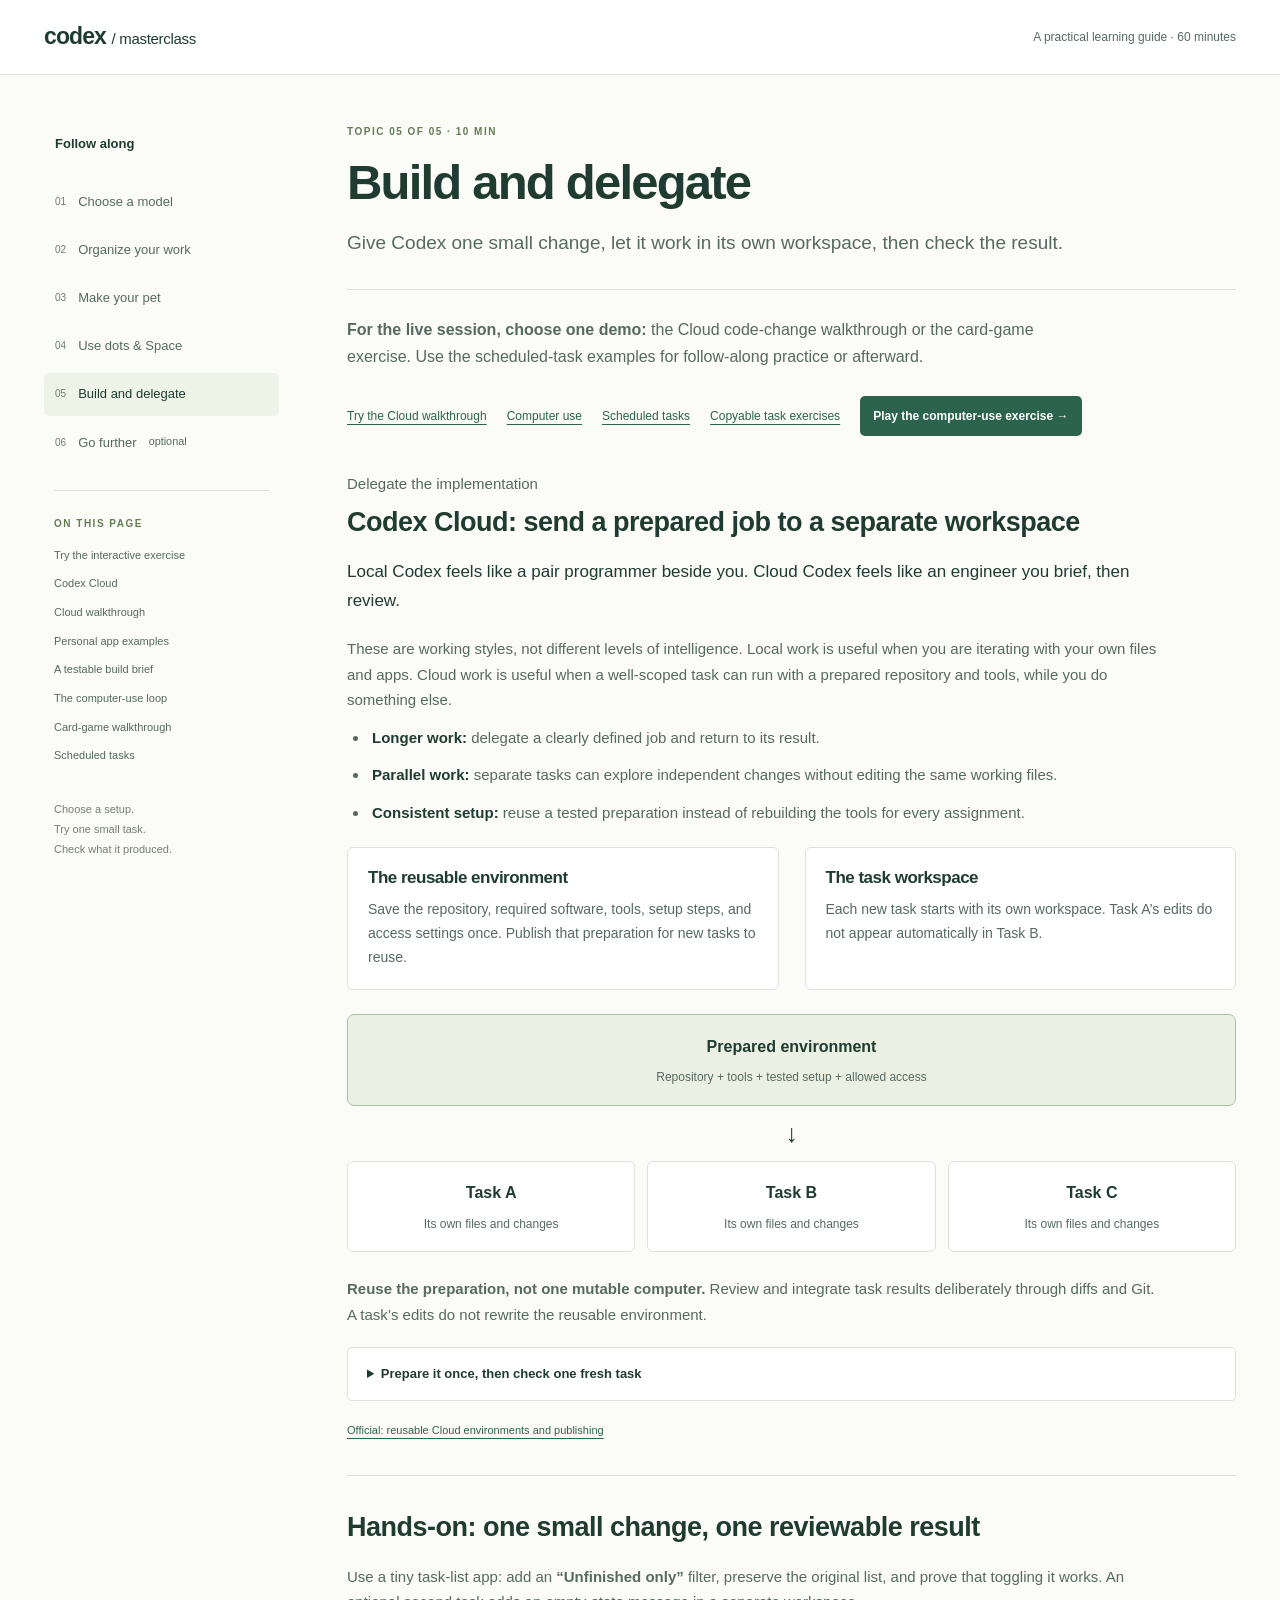
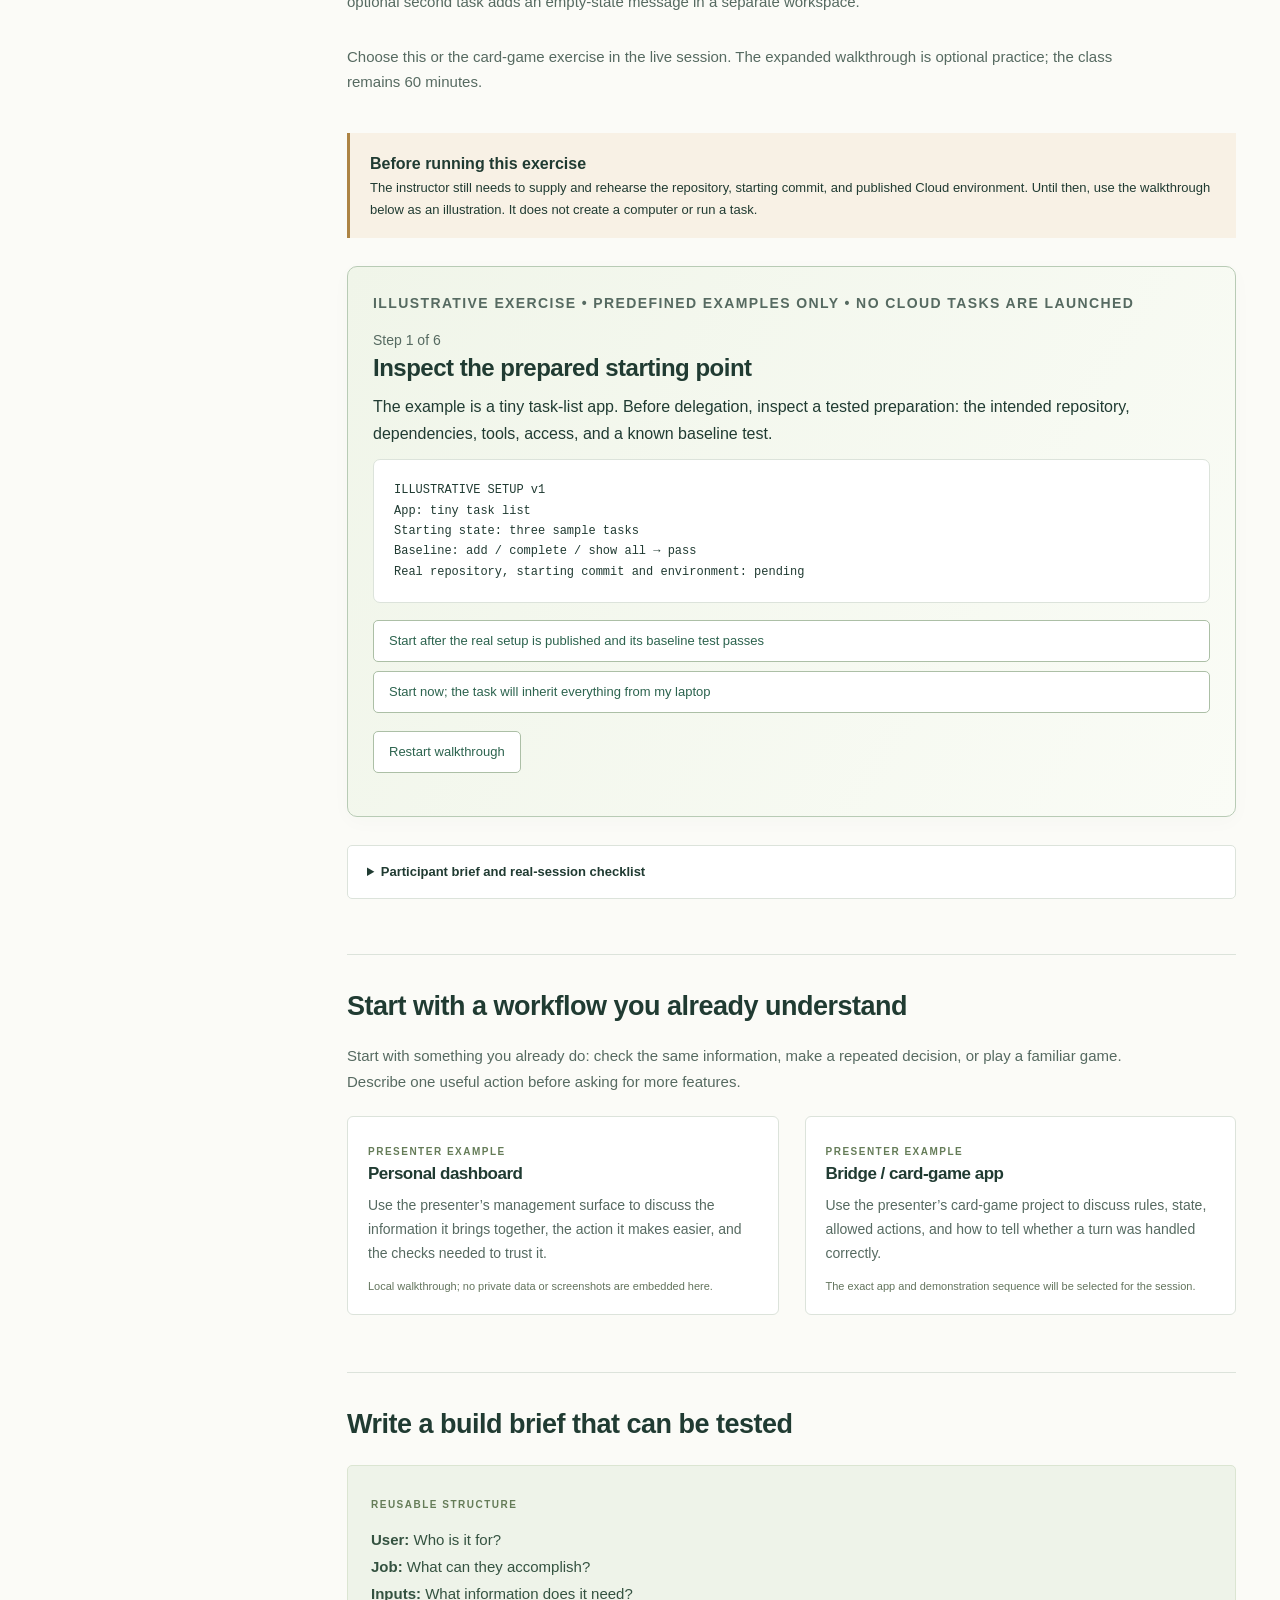
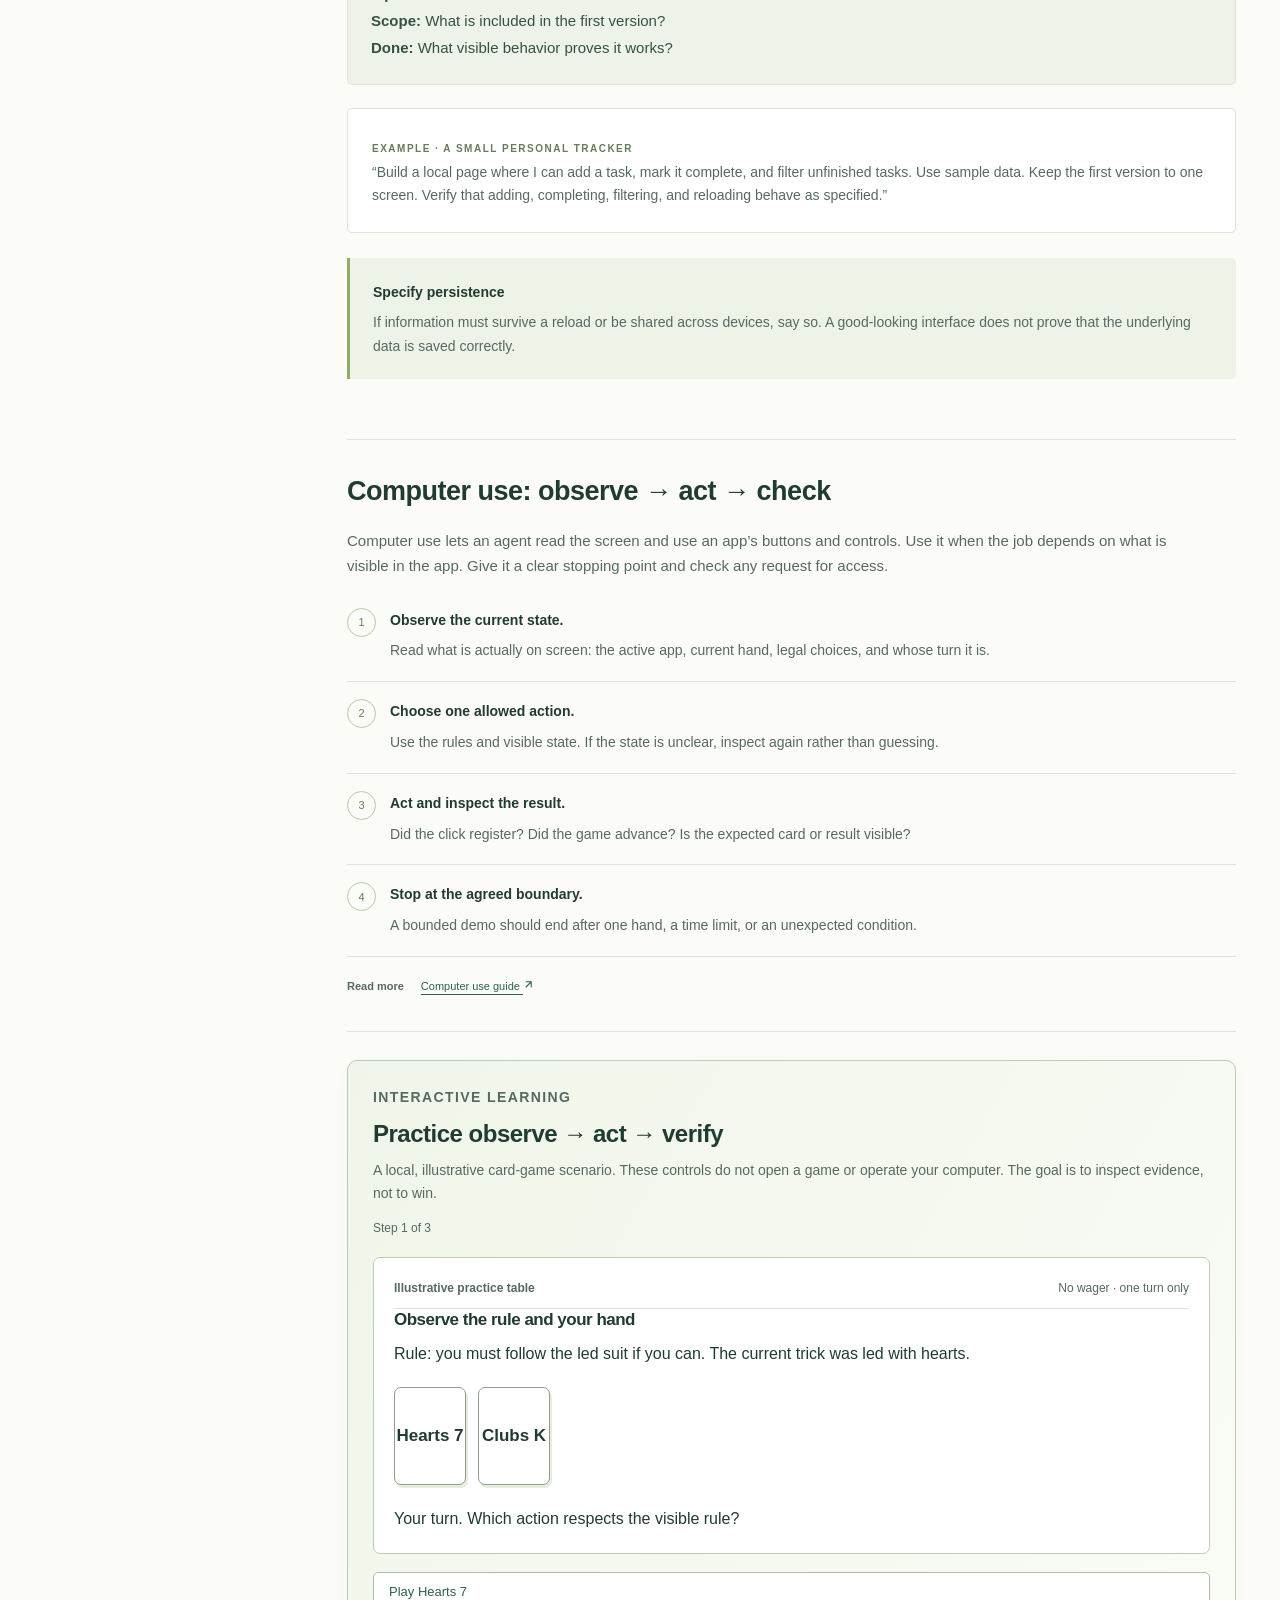
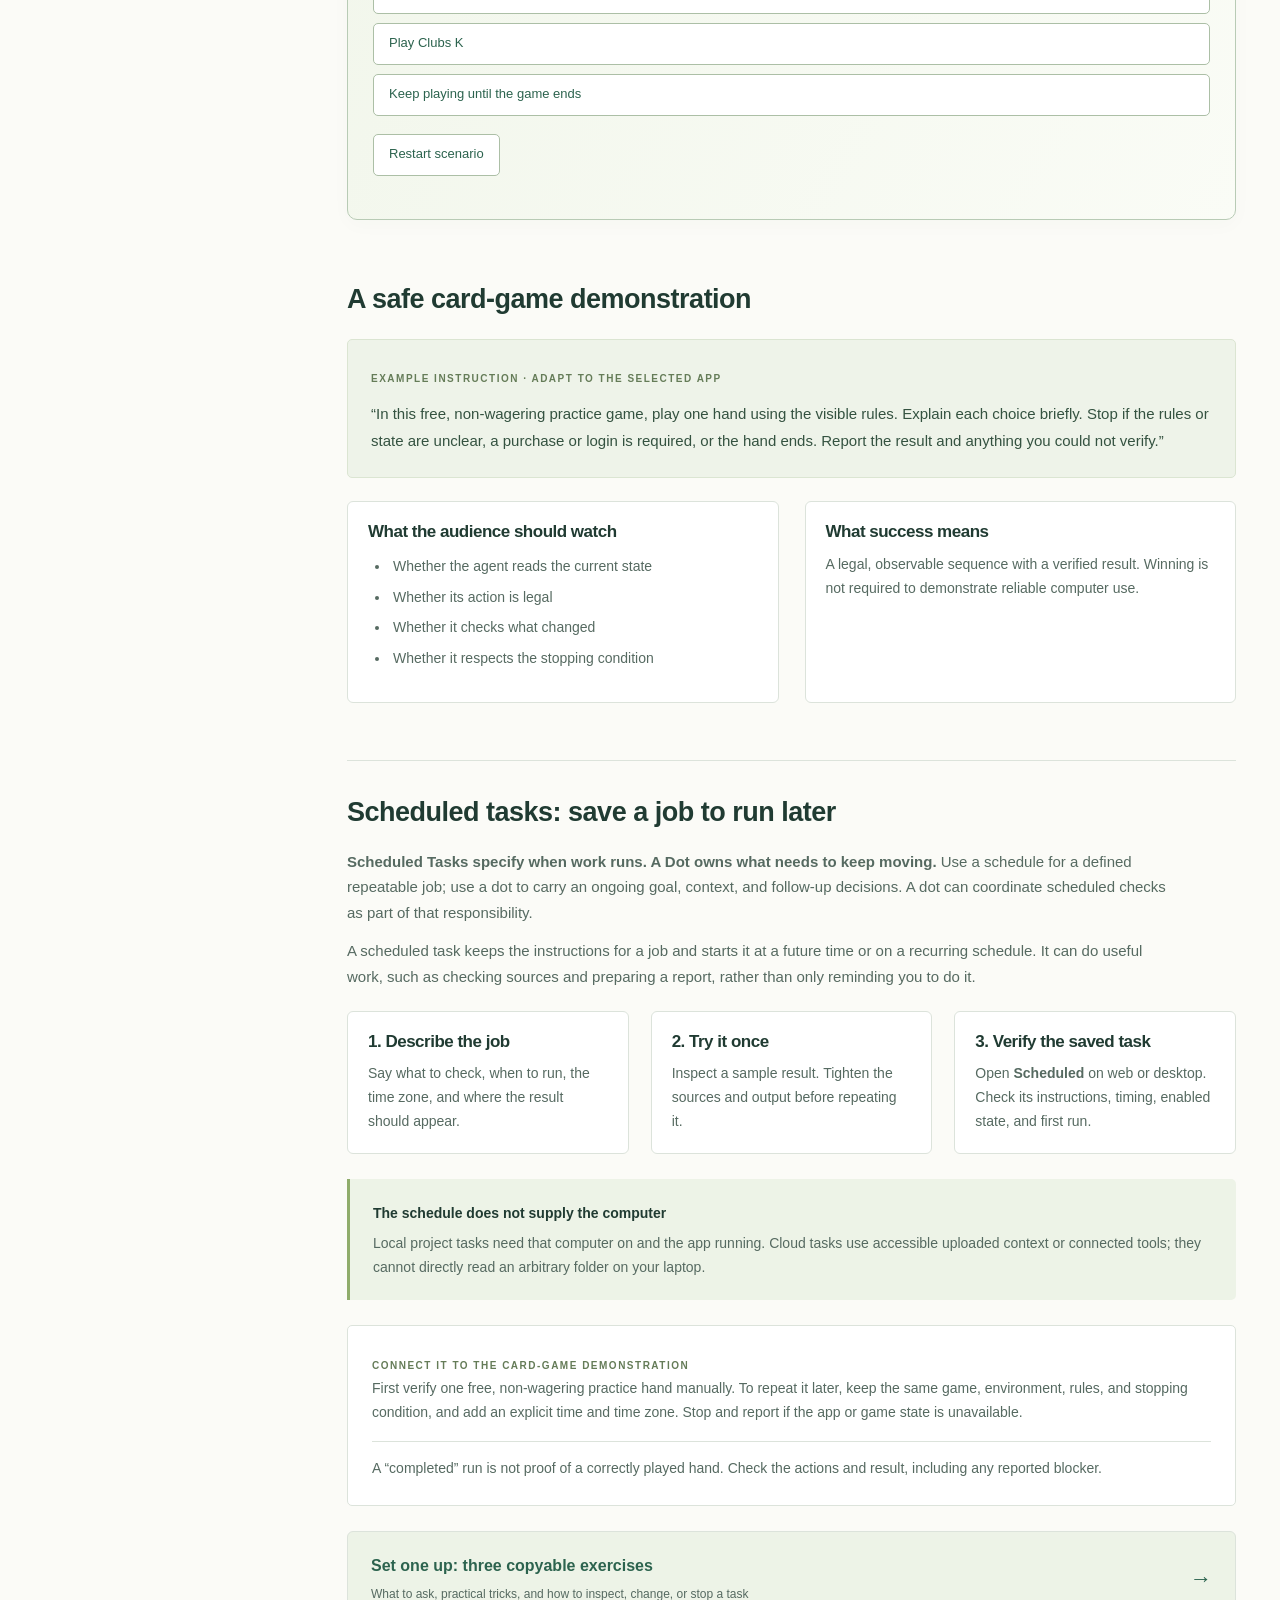
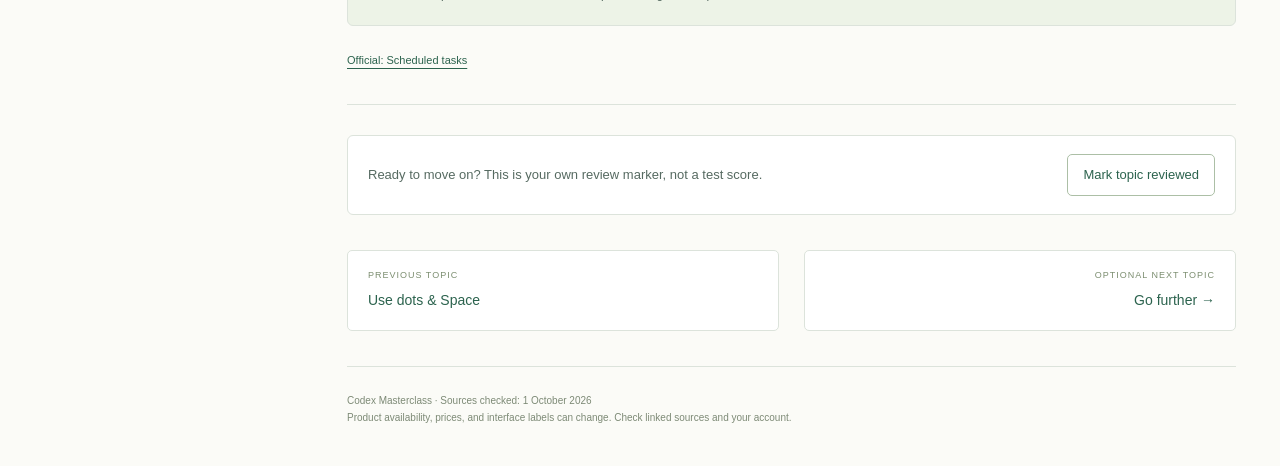
==== commit d73b79b7: "Use Follow along consistently in sidebar navigation" ====
--- a/build-demo.html
+++ b/build-demo.html
@@ -1,9 +1,9 @@
-<!doctype html><html lang="en"><head><meta charset="utf-8"><meta name="viewport" content="width=device-width, initial-scale=1"><meta name="description" content="Give Codex one small change, let it work in its own workspace, then check the result."><meta name="theme-color" content="#214b3d"><title>Build and delegate · Codex Masterclass</title><link rel="stylesheet" href="styles.css"><link rel="stylesheet" href="assets/reading.css"><script src="app.js" defer></script><link rel="stylesheet" href="assets/workbook.css?v=2"><link rel="stylesheet" href="assets/workbook-tools.css?v=2"><script src="assets/workbook.js?v=3" defer></script><script src="assets/workbook-tools.js?v=3" defer></script><link rel="stylesheet" href="assets/cloud-learning.css?v=1"><script src="assets/cloud-learning.js?v=2" defer></script></head><body><a class="skip" href="#content">Skip to lesson</a><header class="site-header"><a class="brand" href="index.html">codex <span>/ masterclass</span></a><span class="header-note">A practical learning guide · 60 minutes</span></header><div class="layout"><aside class="sidebar"><nav class="course-nav" aria-label="Course topics"><a href="index.html">Course map</a><a href="models.html"><span>01</span>Choose a model</a><a href="workspace.html"><span>02</span>Organize your work</a><a href="pet.html"><span>03</span>Make your pet</a><a href="dots-space.html"><span>04</span>Use dots & Space</a><a href="build-demo.html" aria-current="page"><span>05</span>Build and delegate</a><a href="further-uses.html"><span>06</span>Go further <small>optional</small></a></nav><nav class="on-page" aria-label="On this page"><span class="eyebrow">On this page</span><a href="#cloud">Codex Cloud</a><a href="#cloud-exercise">Cloud walkthrough</a><a href="#apps">Personal app examples</a><a href="#brief">A testable build brief</a><a href="#computer">The computer-use loop</a><a href="#card-demo">Card-game walkthrough</a><a href="#scheduled-demo">Scheduled tasks</a></nav><p class="sidebar-note">Choose a setup.<br>Try one small task.<br>Check what it produced.</p></aside><main id="content"><header class="page-heading"><p class="eyebrow">Topic 05 of 05 · 10 min</p><h1>Build and delegate</h1><p class="lead">Give Codex one small change, let it work in its own workspace, then check the result.</p></header><p class="intro"><strong>For the live session, choose one demo:</strong> the Cloud code-change walkthrough or the card-game exercise. Use the scheduled-task examples for follow-along practice or afterward.</p><nav class="reading-mode" aria-label="Lesson paths"><a href="#cloud-exercise">Try the Cloud walkthrough</a><a href="#computer">Computer use</a><a href="#scheduled-demo">Scheduled tasks</a><a href="scheduled-tasks-guide.html">Copyable task exercises</a></nav>
+<!doctype html><html lang="en"><head><meta charset="utf-8"><meta name="viewport" content="width=device-width, initial-scale=1"><meta name="description" content="Give Codex one small change, let it work in its own workspace, then check the result."><meta name="theme-color" content="#214b3d"><title>Build and delegate · Codex Masterclass</title><link rel="stylesheet" href="styles.css"><link rel="stylesheet" href="assets/reading.css"><script src="app.js" defer></script><link rel="stylesheet" href="assets/workbook.css?v=2"><link rel="stylesheet" href="assets/workbook-tools.css?v=2"><script src="assets/workbook.js?v=3" defer></script><script src="assets/workbook-tools.js?v=3" defer></script><link rel="stylesheet" href="assets/cloud-learning.css?v=1"><script src="assets/cloud-learning.js?v=2" defer></script></head><body><a class="skip" href="#content">Skip to lesson</a><header class="site-header"><a class="brand" href="index.html">codex <span>/ masterclass</span></a><span class="header-note">A practical learning guide · 60 minutes</span></header><div class="layout"><aside class="sidebar"><nav class="course-nav" aria-label="Course topics"><a href="index.html">Follow along</a><a href="models.html"><span>01</span>Choose a model</a><a href="workspace.html"><span>02</span>Organize your work</a><a href="pet.html"><span>03</span>Make your pet</a><a href="dots-space.html"><span>04</span>Use dots & Space</a><a href="build-demo.html" aria-current="page"><span>05</span>Build and delegate</a><a href="further-uses.html"><span>06</span>Go further <small>optional</small></a></nav><nav class="on-page" aria-label="On this page"><span class="eyebrow">On this page</span><a href="#cloud">Codex Cloud</a><a href="#cloud-exercise">Cloud walkthrough</a><a href="#apps">Personal app examples</a><a href="#brief">A testable build brief</a><a href="#computer">The computer-use loop</a><a href="#card-demo">Card-game walkthrough</a><a href="#scheduled-demo">Scheduled tasks</a></nav><p class="sidebar-note">Choose a setup.<br>Try one small task.<br>Check what it produced.</p></aside><main id="content"><header class="page-heading"><p class="eyebrow">Topic 05 of 05 · 10 min</p><h1>Build and delegate</h1><p class="lead">Give Codex one small change, let it work in its own workspace, then check the result.</p></header><p class="intro"><strong>For the live session, choose one demo:</strong> the Cloud code-change walkthrough or the card-game exercise. Use the scheduled-task examples for follow-along practice or afterward.</p><nav class="reading-mode" aria-label="Lesson paths"><a href="#cloud-exercise">Try the Cloud walkthrough</a><a href="#computer">Computer use</a><a href="#scheduled-demo">Scheduled tasks</a><a href="scheduled-tasks-guide.html">Copyable task exercises</a></nav>
 <section class="lesson-section" id="cloud"><p class="section-label">Delegate the implementation</p><h2>Codex Cloud: send a prepared job to a separate workspace</h2><p class="section-intro">Local Codex feels like a pair programmer beside you. Cloud Codex feels like an engineer you brief, then review.</p><p>These are working styles, not different levels of intelligence. Local work is useful when you are iterating with your own files and apps. Cloud work is useful when a well-scoped task can run with a prepared repository and tools, while you do something else.</p>
 <ul class="reading-list"><li><strong>Longer work:</strong> delegate a clearly defined job and return to its result.</li><li><strong>Parallel work:</strong> separate tasks can explore independent changes without editing the same working files.</li><li><strong>Consistent setup:</strong> reuse a tested preparation instead of rebuilding the tools for every assignment.</li></ul><div class="two-grid"><article><h3>The reusable environment</h3><p>Save the repository, required software, tools, setup steps, and access settings once. Publish that preparation for new tasks to reuse.</p></article><article><h3>The task workspace</h3><p>Each new task starts with its own workspace. Task A’s edits do not appear automatically in Task B.</p></article></div>
 <div class="cloud-diagram" aria-label="One prepared environment supplies three separate task workspaces"><div class="cloud-template"><strong>Prepared environment</strong><span>Repository + tools + tested setup + allowed access</span></div><span class="cloud-arrow" aria-hidden="true">↓</span><div class="cloud-branches"><article><strong>Task A</strong><span>Its own files and changes</span></article><article><strong>Task B</strong><span>Its own files and changes</span></article><article><strong>Task C</strong><span>Its own files and changes</span></article></div></div>
 <p><strong>Reuse the preparation, not one mutable computer.</strong> Review and integrate task results deliberately through diffs and Git. A task’s edits do not rewrite the reusable environment.</p>
-<details><summary>Prepare it once, then check one fresh task</summary><ol class="reading-list"><li>In a new Codex task, choose <strong>Work in → Cloud → Select environment → Create environment</strong> and select the intended repositories.</li><li>Prepare dependencies, tools, and required access. Review the setup report and test commands. The editor includes Install script and Start skill fields.</li><li>Save and <strong>Publish</strong>. Wait for <strong>Environment published</strong> before starting a fresh task.</li><li>After changing the setup, save and republish. New tasks use the new preparation; existing tasks retain their state.</li></ol><p>Environment sharing determines who can use the setup. Keep credentials in supported access settings, not public exercise files.</p></details>
+<details><summary>Prepare it once, then check one fresh task</summary><ol class="reading-list"><li>On ChatGPT web, open your <strong>profile menu → Settings → Codex Cloud → Environments → Create environment</strong>. Alternatively, in a new Codex task choose <strong>Work in → Cloud → Select environment → Create environment</strong>.</li><li>Use <strong>Search repositories</strong>, tick the intended GitHub repository, then click <strong>Get started</strong>. If it is missing, check <strong>Configure access</strong> and Refresh.</li><li>Codex prepares the project. Answer setup questions with the required versions and test commands. Read the setup report, resolve failures, and save. Install script and Start skill can be refined during setup.</li><li>Click <strong>Publish</strong> and wait for <strong>Environment published</strong>. A saved draft is not yet available to new tasks.</li><li>Click <strong>Start a new task</strong>. Confirm the intended environment is selected, submit the agreed task, then review its changed files and test results.</li></ol><p><strong>Success check:</strong> the environment is published, and a fresh task can run the agreed verification commands.</p><p>After changing the setup, save and republish. Start a new task to use the update; existing tasks retain their state. Environment sharing determines who can use it. Keep credentials in supported access settings, not public exercise files.</p><p class="caption">Checked 2 October 2026 · ChatGPT web. Create and publish on web or desktop; mobile can use a published environment. Labels and availability can vary by account or workspace.</p></details>
 <div class="sources"><a href="https://learn.chatgpt.com/docs/environments/cloud-environments">Official: reusable Cloud environments and publishing</a></div></section>
 <section class="lesson-section" id="cloud-exercise"><h2>Hands-on: one small change, one reviewable result</h2><p>Use a tiny task-list app: add an <strong>“Unfinished only”</strong> filter, preserve the original list, and prove that toggling it works. An optional second task adds an empty-state message in a separate workspace.</p><p class="optional-note">Choose this or the card-game exercise in the live session. The expanded walkthrough is optional practice; the class remains 60 minutes.</p>
 <div class="cloud-readiness"><strong>Before running this exercise</strong><p>The instructor still needs to supply and rehearse the repository, starting commit, and published Cloud environment. Until then, use the walkthrough below as an illustration. It does not create a computer or run a task.</p></div>
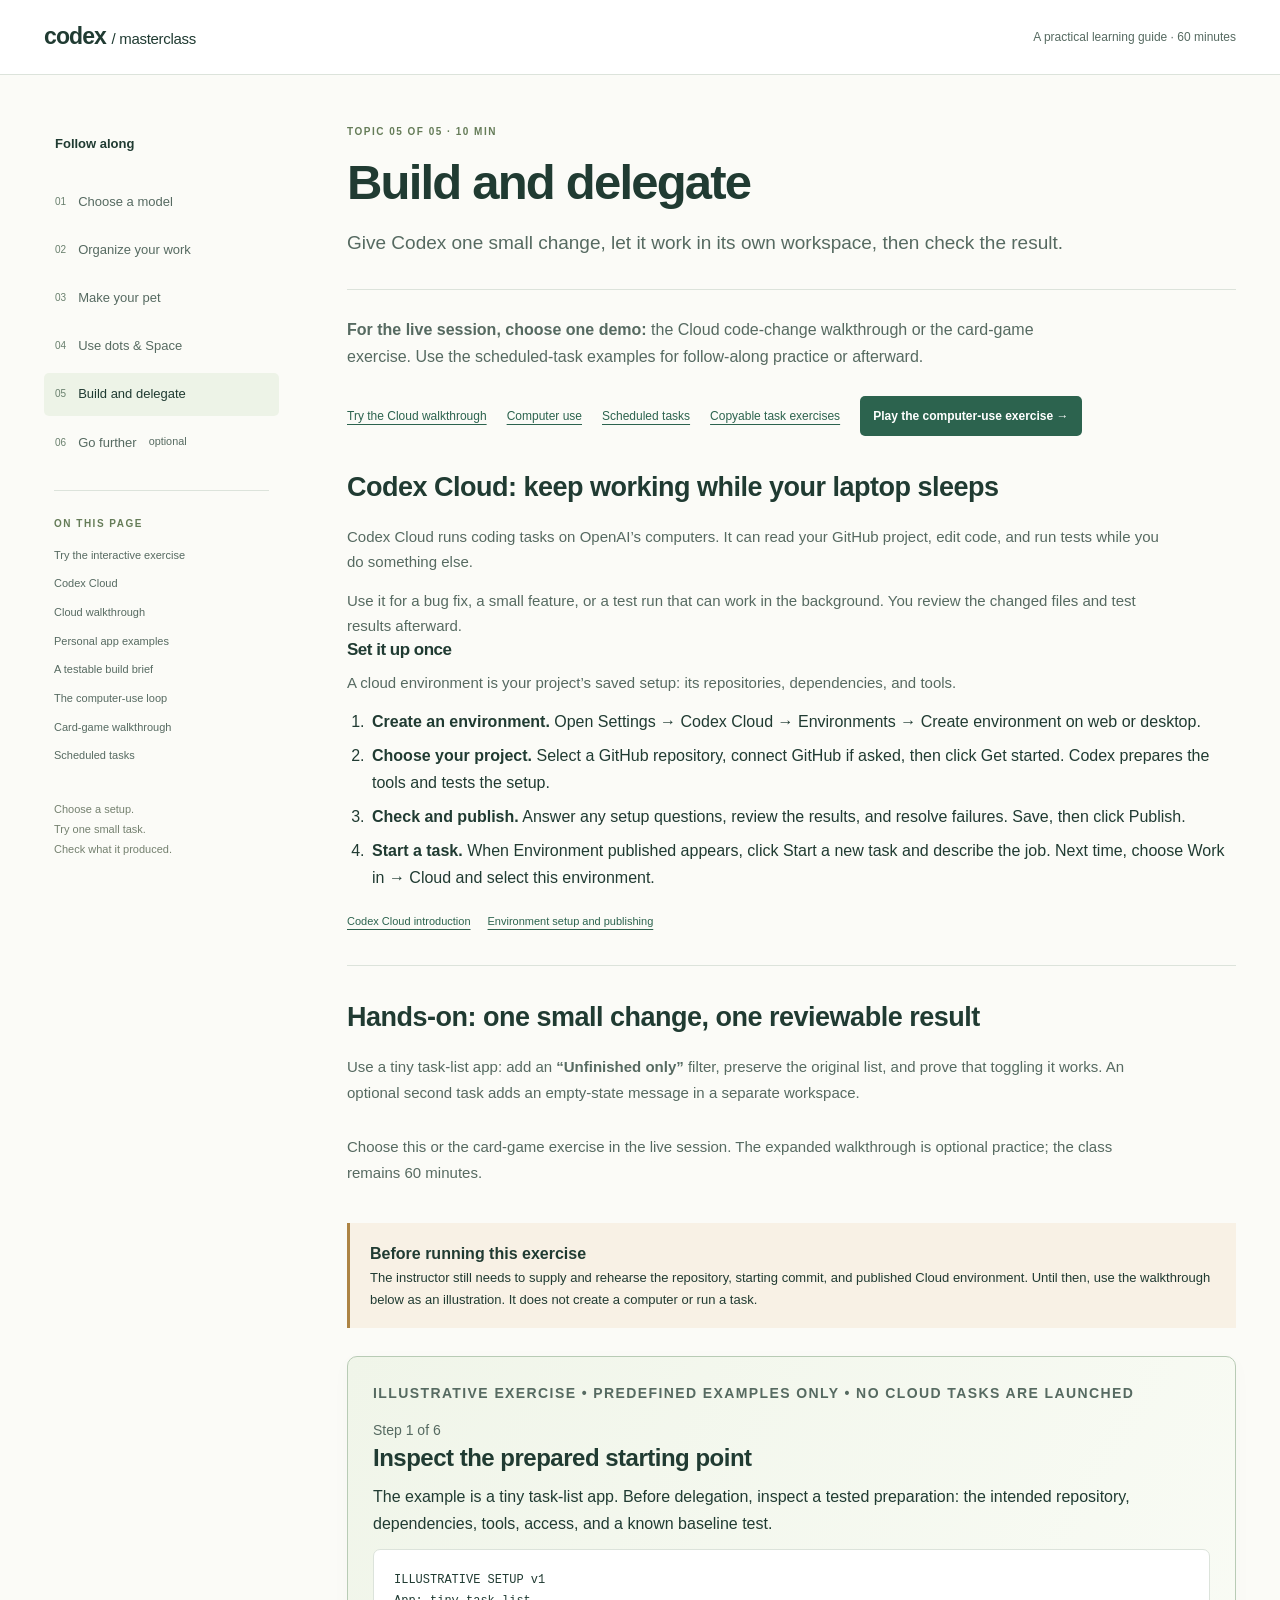
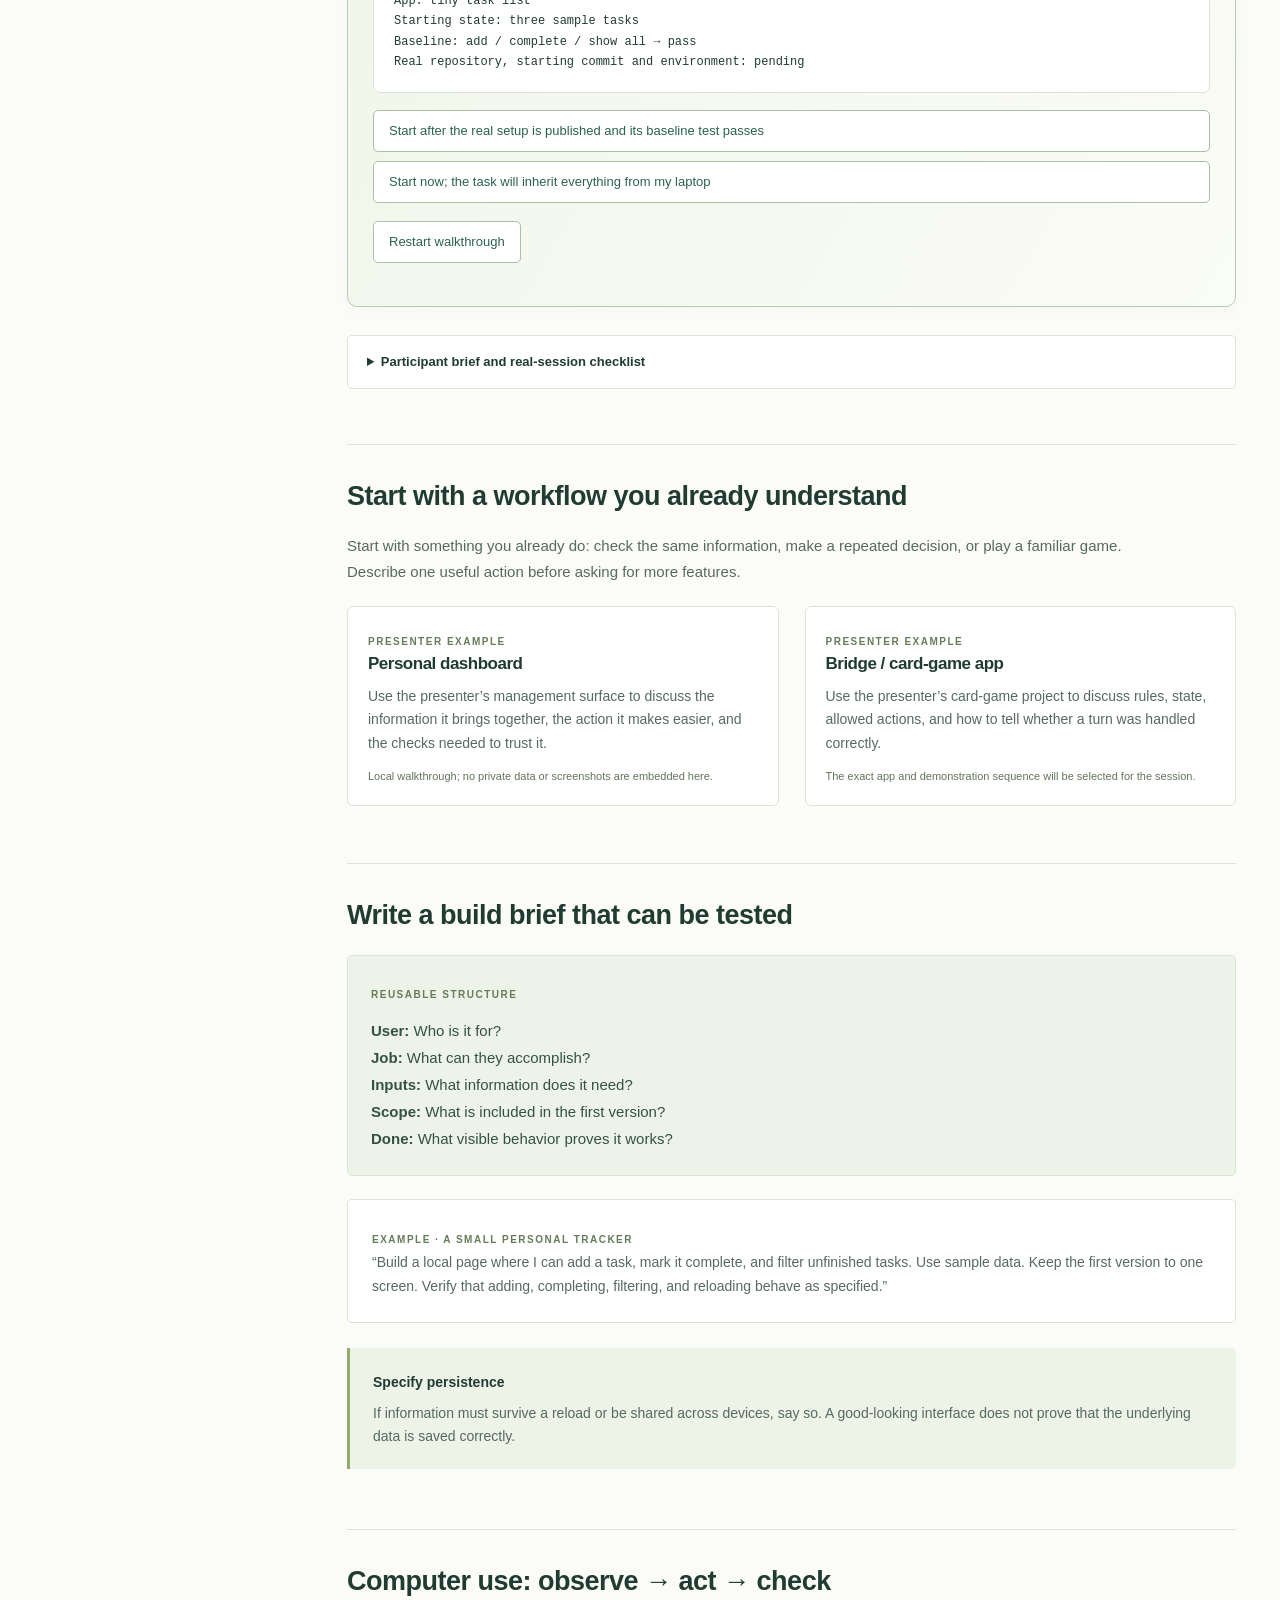
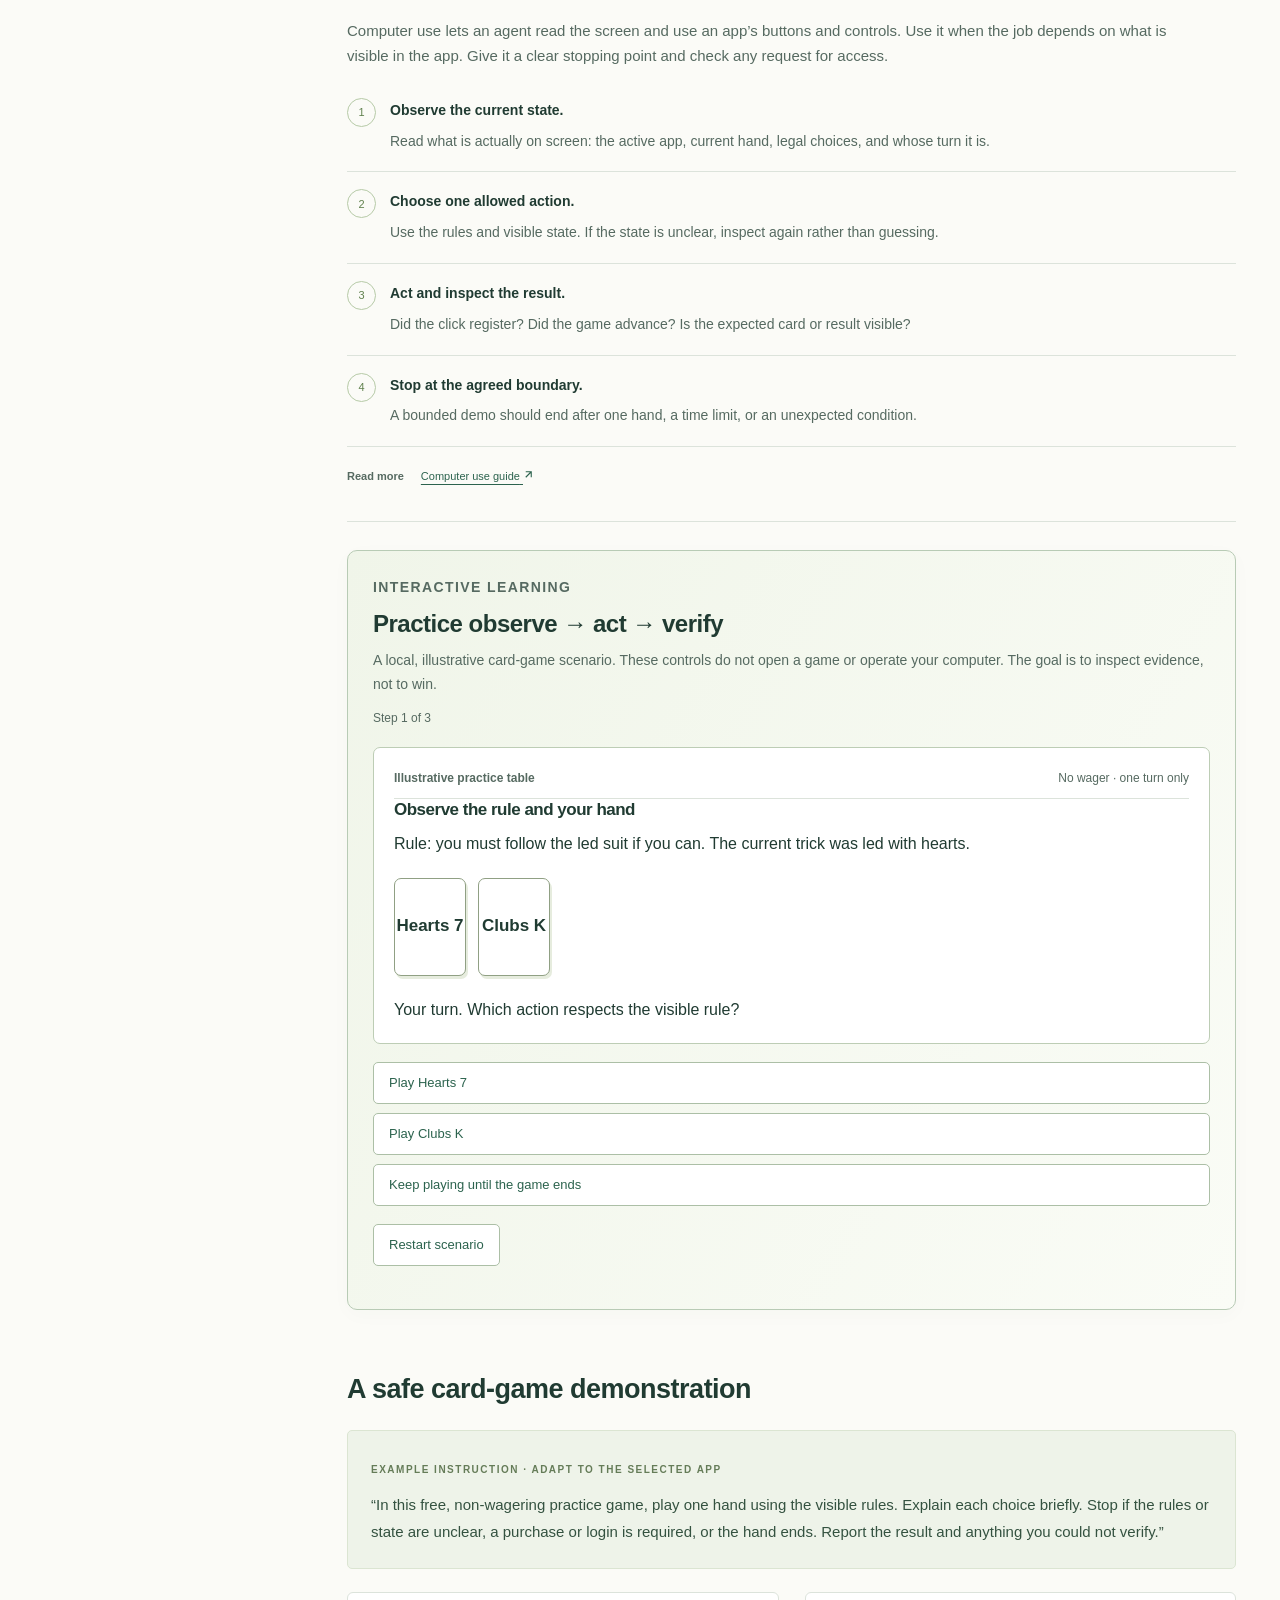
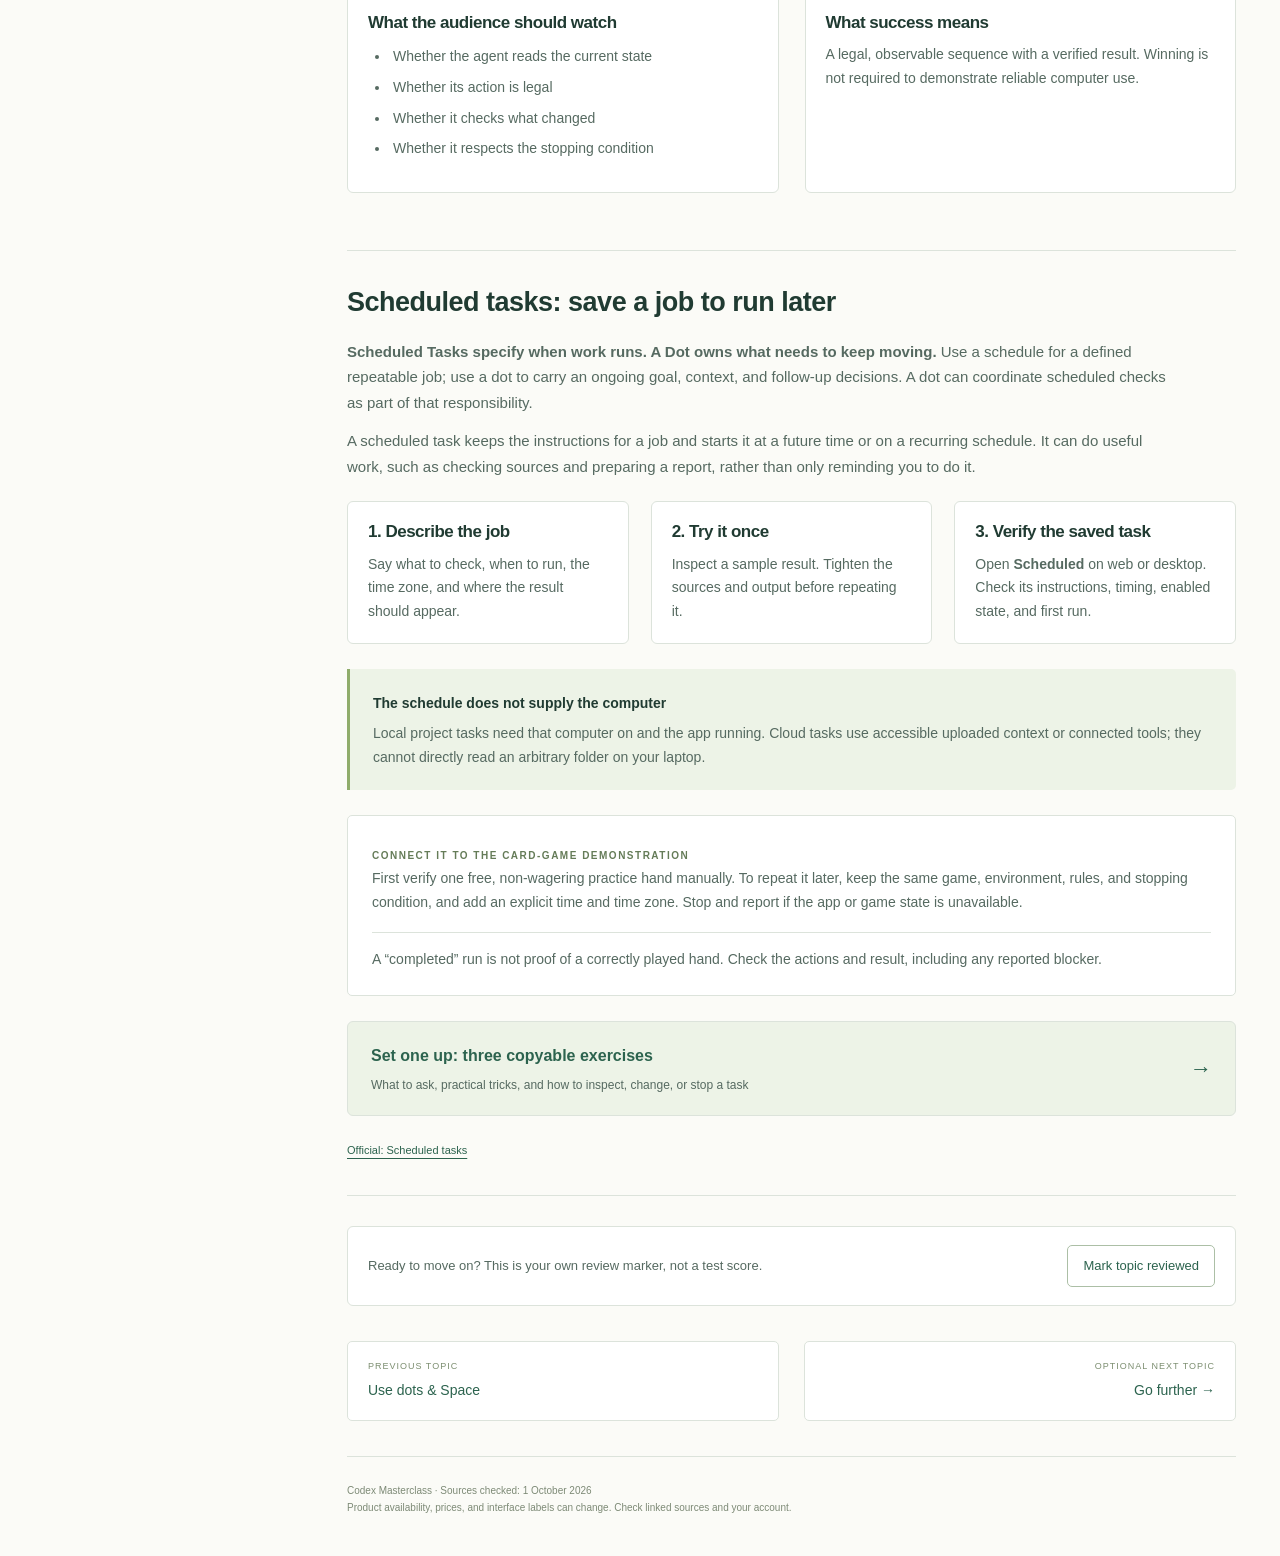
==== commit 3b6e9058: "Explain Codex Cloud with concise setup steps" ====
--- a/build-demo.html
+++ b/build-demo.html
@@ -1,10 +1,5 @@
 <!doctype html><html lang="en"><head><meta charset="utf-8"><meta name="viewport" content="width=device-width, initial-scale=1"><meta name="description" content="Give Codex one small change, let it work in its own workspace, then check the result."><meta name="theme-color" content="#214b3d"><title>Build and delegate · Codex Masterclass</title><link rel="stylesheet" href="styles.css"><link rel="stylesheet" href="assets/reading.css"><script src="app.js" defer></script><link rel="stylesheet" href="assets/workbook.css?v=2"><link rel="stylesheet" href="assets/workbook-tools.css?v=2"><script src="assets/workbook.js?v=3" defer></script><script src="assets/workbook-tools.js?v=3" defer></script><link rel="stylesheet" href="assets/cloud-learning.css?v=1"><script src="assets/cloud-learning.js?v=2" defer></script></head><body><a class="skip" href="#content">Skip to lesson</a><header class="site-header"><a class="brand" href="index.html">codex <span>/ masterclass</span></a><span class="header-note">A practical learning guide · 60 minutes</span></header><div class="layout"><aside class="sidebar"><nav class="course-nav" aria-label="Course topics"><a href="index.html">Follow along</a><a href="models.html"><span>01</span>Choose a model</a><a href="workspace.html"><span>02</span>Organize your work</a><a href="pet.html"><span>03</span>Make your pet</a><a href="dots-space.html"><span>04</span>Use dots & Space</a><a href="build-demo.html" aria-current="page"><span>05</span>Build and delegate</a><a href="further-uses.html"><span>06</span>Go further <small>optional</small></a></nav><nav class="on-page" aria-label="On this page"><span class="eyebrow">On this page</span><a href="#cloud">Codex Cloud</a><a href="#cloud-exercise">Cloud walkthrough</a><a href="#apps">Personal app examples</a><a href="#brief">A testable build brief</a><a href="#computer">The computer-use loop</a><a href="#card-demo">Card-game walkthrough</a><a href="#scheduled-demo">Scheduled tasks</a></nav><p class="sidebar-note">Choose a setup.<br>Try one small task.<br>Check what it produced.</p></aside><main id="content"><header class="page-heading"><p class="eyebrow">Topic 05 of 05 · 10 min</p><h1>Build and delegate</h1><p class="lead">Give Codex one small change, let it work in its own workspace, then check the result.</p></header><p class="intro"><strong>For the live session, choose one demo:</strong> the Cloud code-change walkthrough or the card-game exercise. Use the scheduled-task examples for follow-along practice or afterward.</p><nav class="reading-mode" aria-label="Lesson paths"><a href="#cloud-exercise">Try the Cloud walkthrough</a><a href="#computer">Computer use</a><a href="#scheduled-demo">Scheduled tasks</a><a href="scheduled-tasks-guide.html">Copyable task exercises</a></nav>
-<section class="lesson-section" id="cloud"><p class="section-label">Delegate the implementation</p><h2>Codex Cloud: send a prepared job to a separate workspace</h2><p class="section-intro">Local Codex feels like a pair programmer beside you. Cloud Codex feels like an engineer you brief, then review.</p><p>These are working styles, not different levels of intelligence. Local work is useful when you are iterating with your own files and apps. Cloud work is useful when a well-scoped task can run with a prepared repository and tools, while you do something else.</p>
-<ul class="reading-list"><li><strong>Longer work:</strong> delegate a clearly defined job and return to its result.</li><li><strong>Parallel work:</strong> separate tasks can explore independent changes without editing the same working files.</li><li><strong>Consistent setup:</strong> reuse a tested preparation instead of rebuilding the tools for every assignment.</li></ul><div class="two-grid"><article><h3>The reusable environment</h3><p>Save the repository, required software, tools, setup steps, and access settings once. Publish that preparation for new tasks to reuse.</p></article><article><h3>The task workspace</h3><p>Each new task starts with its own workspace. Task A’s edits do not appear automatically in Task B.</p></article></div>
-<div class="cloud-diagram" aria-label="One prepared environment supplies three separate task workspaces"><div class="cloud-template"><strong>Prepared environment</strong><span>Repository + tools + tested setup + allowed access</span></div><span class="cloud-arrow" aria-hidden="true">↓</span><div class="cloud-branches"><article><strong>Task A</strong><span>Its own files and changes</span></article><article><strong>Task B</strong><span>Its own files and changes</span></article><article><strong>Task C</strong><span>Its own files and changes</span></article></div></div>
-<p><strong>Reuse the preparation, not one mutable computer.</strong> Review and integrate task results deliberately through diffs and Git. A task’s edits do not rewrite the reusable environment.</p>
-<details><summary>Prepare it once, then check one fresh task</summary><ol class="reading-list"><li>On ChatGPT web, open your <strong>profile menu → Settings → Codex Cloud → Environments → Create environment</strong>. Alternatively, in a new Codex task choose <strong>Work in → Cloud → Select environment → Create environment</strong>.</li><li>Use <strong>Search repositories</strong>, tick the intended GitHub repository, then click <strong>Get started</strong>. If it is missing, check <strong>Configure access</strong> and Refresh.</li><li>Codex prepares the project. Answer setup questions with the required versions and test commands. Read the setup report, resolve failures, and save. Install script and Start skill can be refined during setup.</li><li>Click <strong>Publish</strong> and wait for <strong>Environment published</strong>. A saved draft is not yet available to new tasks.</li><li>Click <strong>Start a new task</strong>. Confirm the intended environment is selected, submit the agreed task, then review its changed files and test results.</li></ol><p><strong>Success check:</strong> the environment is published, and a fresh task can run the agreed verification commands.</p><p>After changing the setup, save and republish. Start a new task to use the update; existing tasks retain their state. Environment sharing determines who can use it. Keep credentials in supported access settings, not public exercise files.</p><p class="caption">Checked 2 October 2026 · ChatGPT web. Create and publish on web or desktop; mobile can use a published environment. Labels and availability can vary by account or workspace.</p></details>
-<div class="sources"><a href="https://learn.chatgpt.com/docs/environments/cloud-environments">Official: reusable Cloud environments and publishing</a></div></section>
+<section class="lesson-section" id="cloud"><h2>Codex Cloud: keep working while your laptop sleeps</h2><p>Codex Cloud runs coding tasks on OpenAI’s computers. It can read your GitHub project, edit code, and run tests while you do something else.</p><p>Use it for a bug fix, a small feature, or a test run that can work in the background. You review the changed files and test results afterward.</p><h3>Set it up once</h3><p>A cloud environment is your project’s saved setup: its repositories, dependencies, and tools.</p><ol><li><strong>Create an environment.</strong> Open Settings → Codex Cloud → Environments → Create environment on web or desktop.</li><li><strong>Choose your project.</strong> Select a GitHub repository, connect GitHub if asked, then click Get started. Codex prepares the tools and tests the setup.</li><li><strong>Check and publish.</strong> Answer any setup questions, review the results, and resolve failures. Save, then click Publish.</li><li><strong>Start a task.</strong> When Environment published appears, click Start a new task and describe the job. Next time, choose Work in → Cloud and select this environment.</li></ol><div class="sources"><a href="https://learn.chatgpt.com/docs/cloud">Codex Cloud introduction</a><a href="https://learn.chatgpt.com/docs/environments/cloud-environments">Environment setup and publishing</a></div></section>
 <section class="lesson-section" id="cloud-exercise"><h2>Hands-on: one small change, one reviewable result</h2><p>Use a tiny task-list app: add an <strong>“Unfinished only”</strong> filter, preserve the original list, and prove that toggling it works. An optional second task adds an empty-state message in a separate workspace.</p><p class="optional-note">Choose this or the card-game exercise in the live session. The expanded walkthrough is optional practice; the class remains 60 minutes.</p>
 <div class="cloud-readiness"><strong>Before running this exercise</strong><p>The instructor still needs to supply and rehearse the repository, starting commit, and published Cloud environment. Until then, use the walkthrough below as an illustration. It does not create a computer or run a task.</p></div>
 <div id="cloud-lab" class="cloud-lab" aria-label="Illustrative Codex Cloud walkthrough"><p>Follow this sequence: inspect the prepared setup → give Task A a bounded change → check its isolated result → inspect tests and diff → review before integrating.</p></div>
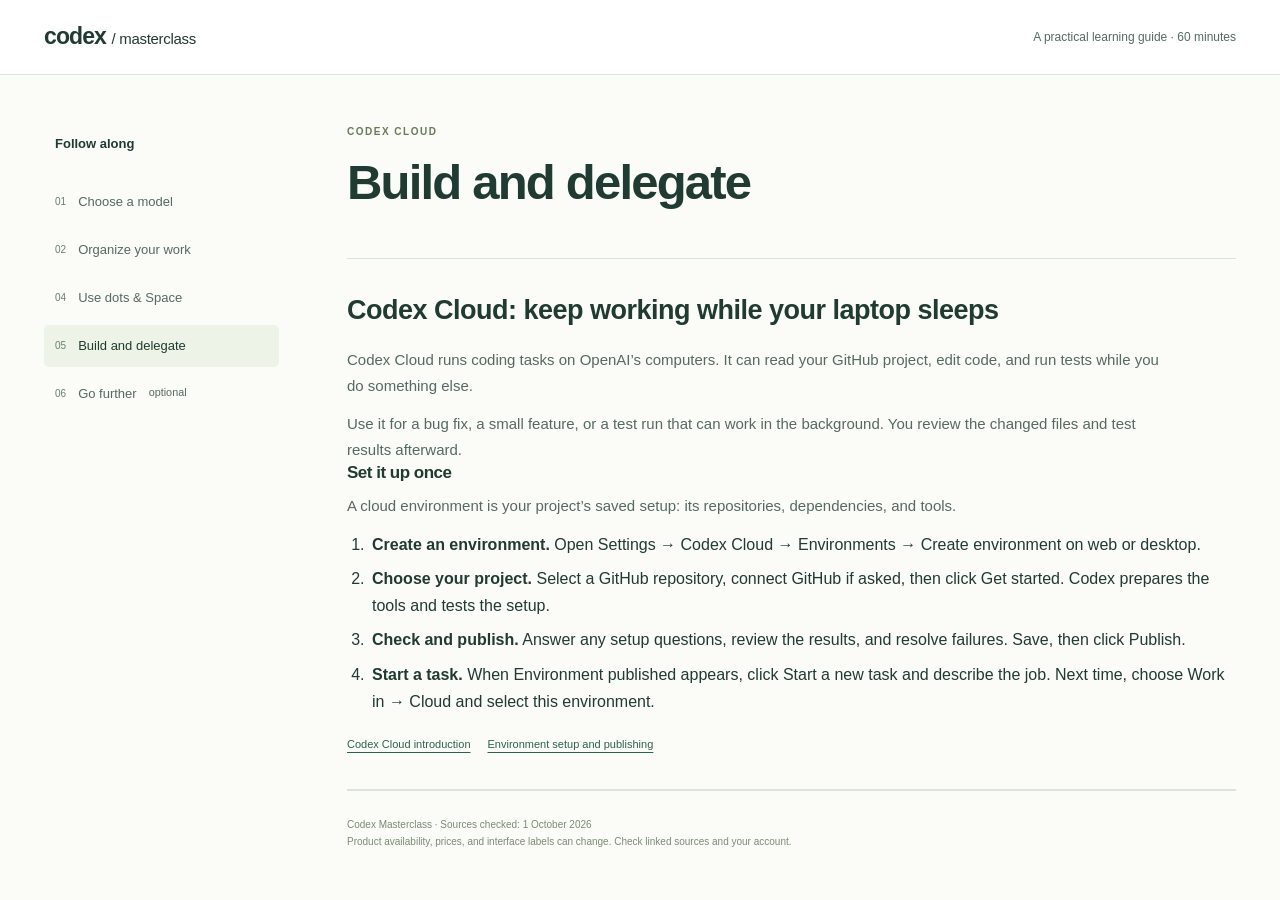
==== commit 377f370a: "Consolidate Follow Along and retain only real Cloud setup in Build" ====
--- a/build-demo.html
+++ b/build-demo.html
@@ -1,7 +1 @@
-<!doctype html><html lang="en"><head><meta charset="utf-8"><meta name="viewport" content="width=device-width, initial-scale=1"><meta name="description" content="Give Codex one small change, let it work in its own workspace, then check the result."><meta name="theme-color" content="#214b3d"><title>Build and delegate · Codex Masterclass</title><link rel="stylesheet" href="styles.css"><link rel="stylesheet" href="assets/reading.css"><script src="app.js" defer></script><link rel="stylesheet" href="assets/workbook.css?v=2"><link rel="stylesheet" href="assets/workbook-tools.css?v=2"><script src="assets/workbook.js?v=3" defer></script><script src="assets/workbook-tools.js?v=3" defer></script><link rel="stylesheet" href="assets/cloud-learning.css?v=1"><script src="assets/cloud-learning.js?v=2" defer></script></head><body><a class="skip" href="#content">Skip to lesson</a><header class="site-header"><a class="brand" href="index.html">codex <span>/ masterclass</span></a><span class="header-note">A practical learning guide · 60 minutes</span></header><div class="layout"><aside class="sidebar"><nav class="course-nav" aria-label="Course topics"><a href="index.html">Follow along</a><a href="models.html"><span>01</span>Choose a model</a><a href="workspace.html"><span>02</span>Organize your work</a><a href="pet.html"><span>03</span>Make your pet</a><a href="dots-space.html"><span>04</span>Use dots & Space</a><a href="build-demo.html" aria-current="page"><span>05</span>Build and delegate</a><a href="further-uses.html"><span>06</span>Go further <small>optional</small></a></nav><nav class="on-page" aria-label="On this page"><span class="eyebrow">On this page</span><a href="#cloud">Codex Cloud</a><a href="#cloud-exercise">Cloud walkthrough</a><a href="#apps">Personal app examples</a><a href="#brief">A testable build brief</a><a href="#computer">The computer-use loop</a><a href="#card-demo">Card-game walkthrough</a><a href="#scheduled-demo">Scheduled tasks</a></nav><p class="sidebar-note">Choose a setup.<br>Try one small task.<br>Check what it produced.</p></aside><main id="content"><header class="page-heading"><p class="eyebrow">Topic 05 of 05 · 10 min</p><h1>Build and delegate</h1><p class="lead">Give Codex one small change, let it work in its own workspace, then check the result.</p></header><p class="intro"><strong>For the live session, choose one demo:</strong> the Cloud code-change walkthrough or the card-game exercise. Use the scheduled-task examples for follow-along practice or afterward.</p><nav class="reading-mode" aria-label="Lesson paths"><a href="#cloud-exercise">Try the Cloud walkthrough</a><a href="#computer">Computer use</a><a href="#scheduled-demo">Scheduled tasks</a><a href="scheduled-tasks-guide.html">Copyable task exercises</a></nav>
-<section class="lesson-section" id="cloud"><h2>Codex Cloud: keep working while your laptop sleeps</h2><p>Codex Cloud runs coding tasks on OpenAI’s computers. It can read your GitHub project, edit code, and run tests while you do something else.</p><p>Use it for a bug fix, a small feature, or a test run that can work in the background. You review the changed files and test results afterward.</p><h3>Set it up once</h3><p>A cloud environment is your project’s saved setup: its repositories, dependencies, and tools.</p><ol><li><strong>Create an environment.</strong> Open Settings → Codex Cloud → Environments → Create environment on web or desktop.</li><li><strong>Choose your project.</strong> Select a GitHub repository, connect GitHub if asked, then click Get started. Codex prepares the tools and tests the setup.</li><li><strong>Check and publish.</strong> Answer any setup questions, review the results, and resolve failures. Save, then click Publish.</li><li><strong>Start a task.</strong> When Environment published appears, click Start a new task and describe the job. Next time, choose Work in → Cloud and select this environment.</li></ol><div class="sources"><a href="https://learn.chatgpt.com/docs/cloud">Codex Cloud introduction</a><a href="https://learn.chatgpt.com/docs/environments/cloud-environments">Environment setup and publishing</a></div></section>
-<section class="lesson-section" id="cloud-exercise"><h2>Hands-on: one small change, one reviewable result</h2><p>Use a tiny task-list app: add an <strong>“Unfinished only”</strong> filter, preserve the original list, and prove that toggling it works. An optional second task adds an empty-state message in a separate workspace.</p><p class="optional-note">Choose this or the card-game exercise in the live session. The expanded walkthrough is optional practice; the class remains 60 minutes.</p>
-<div class="cloud-readiness"><strong>Before running this exercise</strong><p>The instructor still needs to supply and rehearse the repository, starting commit, and published Cloud environment. Until then, use the walkthrough below as an illustration. It does not create a computer or run a task.</p></div>
-<div id="cloud-lab" class="cloud-lab" aria-label="Illustrative Codex Cloud walkthrough"><p>Follow this sequence: inspect the prepared setup → give Task A a bounded change → check its isolated result → inspect tests and diff → review before integrating.</p></div>
-<details><summary>Participant brief and real-session checklist</summary><div class="prompt"><span class="eyebrow">Use after the instructor supplies the setup</span><p>In the supplied workshop repository and published Cloud environment, add an “Unfinished only” filter. Preserve all task data and the default full-list view. Test toggling the filter, completing a task, and an empty filtered list. Report changed files, the exact test command and result, and any unverified behavior. Prepare the change for review; do not merge or deploy it.</p></div><ul class="reading-list"><li>Everyone uses the same documented starting commit and environment preparation.</li><li>Confirm the repository, working directory, and real test command before asking for changes.</li><li>Inspect the diff and test evidence, then try the behavior yourself.</li><li>Optional: delegate the empty-state improvement as Task B. Compare the isolated results before combining them.</li></ul><p class="caption">This is an assignment worksheet, not a Codex configuration file or import schema.</p></details></section>
-<section class="lesson-section" id="apps"><h2>Start with a workflow you already understand</h2><p>Start with something you already do: check the same information, make a repeated decision, or play a familiar game. Describe one useful action before asking for more features.</p><div class="two-grid"><article><span class="eyebrow">Presenter example</span><h3>Personal dashboard</h3><p>Use the presenter’s management surface to discuss the information it brings together, the action it makes easier, and the checks needed to trust it.</p><p class="caption">Local walkthrough; no private data or screenshots are embedded here.</p></article><article><span class="eyebrow">Presenter example</span><h3>Bridge / card-game app</h3><p>Use the presenter’s card-game project to discuss rules, state, allowed actions, and how to tell whether a turn was handled correctly.</p><p class="caption">The exact app and demonstration sequence will be selected for the session.</p></article></div></section><section class="lesson-section" id="brief"><h2>Write a build brief that can be tested</h2><div class="prompt"><span class="eyebrow">Reusable structure</span><p><strong>User:</strong> Who is it for?<br><strong>Job:</strong> What can they accomplish?<br><strong>Inputs:</strong> What information does it need?<br><strong>Scope:</strong> What is included in the first version?<br><strong>Done:</strong> What visible behavior proves it works?</p></div><div class="worked-example"><span class="eyebrow">Example · a small personal tracker</span><p>“Build a local page where I can add a task, mark it complete, and filter unfinished tasks. Use sample data. Keep the first version to one screen. Verify that adding, completing, filtering, and reloading behave as specified.”</p></div><aside class="callout note"><strong>Specify persistence</strong><p>If information must survive a reload or be shared across devices, say so. A good-looking interface does not prove that the underlying data is saved correctly.</p></aside></section><section class="lesson-section" id="computer"><h2>Computer use: observe → act → check</h2><p>Computer use lets an agent read the screen and use an app’s buttons and controls. Use it when the job depends on what is visible in the app. Give it a clear stopping point and check any request for access.</p><ol class="steps"><li><strong>Observe the current state.</strong><p>Read what is actually on screen: the active app, current hand, legal choices, and whose turn it is.</p></li><li><strong>Choose one allowed action.</strong><p>Use the rules and visible state. If the state is unclear, inspect again rather than guessing.</p></li><li><strong>Act and inspect the result.</strong><p>Did the click register? Did the game advance? Is the expected card or result visible?</p></li><li><strong>Stop at the agreed boundary.</strong><p>A bounded demo should end after one hand, a time limit, or an unexpected condition.</p></li></ol><div class="sources"><strong>Read more</strong><a href="https://learn.chatgpt.com/docs/computer-use">Computer use guide<span aria-hidden="true"> <svg width="11" height="11" viewBox="0 0 12 12" aria-hidden="true"><path d="M3 9 9 3M3 3h6v6" fill="none" stroke="currentColor" stroke-width="1.2"/></svg></span></a></div></section><section class="lesson-section" id="card-demo"><h2>A safe card-game demonstration</h2><div class="prompt"><span class="eyebrow">Example instruction · adapt to the selected app</span><p>“In this free, non-wagering practice game, play one hand using the visible rules. Explain each choice briefly. Stop if the rules or state are unclear, a purchase or login is required, or the hand ends. Report the result and anything you could not verify.”</p></div><div class="two-grid"><article><h3>What the audience should watch</h3><ul><li>Whether the agent reads the current state</li><li>Whether its action is legal</li><li>Whether it checks what changed</li><li>Whether it respects the stopping condition</li></ul></article><article><h3>What success means</h3><p>A legal, observable sequence with a verified result. Winning is not required to demonstrate reliable computer use.</p></article></div></section><section class="lesson-section" id="scheduled-demo"><h2>Scheduled tasks: save a job to run later</h2><p><strong>Scheduled Tasks specify when work runs. A Dot owns what needs to keep moving.</strong> Use a schedule for a defined repeatable job; use a dot to carry an ongoing goal, context, and follow-up decisions. A dot can coordinate scheduled checks as part of that responsibility.</p><p>A scheduled task keeps the instructions for a job and starts it at a future time or on a recurring schedule. It can do useful work, such as checking sources and preparing a report, rather than only reminding you to do it.</p><div class="three-grid"><article><h3>1. Describe the job</h3><p>Say what to check, when to run, the time zone, and where the result should appear.</p></article><article><h3>2. Try it once</h3><p>Inspect a sample result. Tighten the sources and output before repeating it.</p></article><article><h3>3. Verify the saved task</h3><p>Open <strong>Scheduled</strong> on web or desktop. Check its instructions, timing, enabled state, and first run.</p></article></div><aside class="callout note"><strong>The schedule does not supply the computer</strong><p>Local project tasks need that computer on and the app running. Cloud tasks use accessible uploaded context or connected tools; they cannot directly read an arbitrary folder on your laptop.</p></aside><div class="worked-example"><span class="eyebrow">Connect it to the card-game demonstration</span><p>First verify one free, non-wagering practice hand manually. To repeat it later, keep the same game, environment, rules, and stopping condition, and add an explicit time and time zone. Stop and report if the app or game state is unavailable.</p><p class="example-result">A “completed” run is not proof of a correctly played hand. Check the actions and result, including any reported blocker.</p></div><a class="reading-link" href="scheduled-tasks-guide.html"><span><strong>Set one up: three copyable exercises</strong><small>What to ask, practical tricks, and how to inspect, change, or stop a task</small></span><span aria-hidden="true">→</span></a><div class="sources"><a href="https://learn.chatgpt.com/docs/automations">Official: Scheduled tasks</a></div></section><nav class="page-turn" aria-label="Continue learning"><a href="dots-space.html"><small>Previous topic</small>Use dots & Space</a><a href="further-uses.html"><small>Optional next topic</small>Go further <span aria-hidden="true">→</span></a></nav><footer class="page-footer">Codex Masterclass · Sources checked: 1 October 2026<br>Product availability, prices, and interface labels can change. Check linked sources and your account.</footer></main></div></body></html>+<!doctype html><html lang="en"><head><meta charset="utf-8"><meta name="viewport" content="width=device-width, initial-scale=1"><meta name="description" content="Give Codex one small change, let it work in its own workspace, then check the result."><meta name="theme-color" content="#214b3d"><title>Build and delegate · Codex Masterclass</title><link rel="stylesheet" href="styles.css"><link rel="stylesheet" href="assets/reading.css"><script src="app.js" defer></script></head><body><a class="skip" href="#content">Skip to lesson</a><header class="site-header"><a class="brand" href="index.html">codex <span>/ masterclass</span></a><span class="header-note">A practical learning guide · 60 minutes</span></header><div class="layout"><aside class="sidebar"><nav class="course-nav" aria-label="Course topics"><a href="pet.html">Follow along</a><a href="models.html"><span>01</span>Choose a model</a><a href="workspace.html"><span>02</span>Organize your work</a><a href="dots-space.html"><span>04</span>Use dots & Space</a><a href="build-demo.html" aria-current="page"><span>05</span>Build and delegate</a><a href="further-uses.html"><span>06</span>Go further <small>optional</small></a></nav></aside><main id="content"><header class="page-heading"><p class="eyebrow">Codex Cloud</p><h1>Build and delegate</h1></header><section class="lesson-section" id="cloud"><h2>Codex Cloud: keep working while your laptop sleeps</h2><p>Codex Cloud runs coding tasks on OpenAI’s computers. It can read your GitHub project, edit code, and run tests while you do something else.</p><p>Use it for a bug fix, a small feature, or a test run that can work in the background. You review the changed files and test results afterward.</p><h3>Set it up once</h3><p>A cloud environment is your project’s saved setup: its repositories, dependencies, and tools.</p><ol><li><strong>Create an environment.</strong> Open Settings → Codex Cloud → Environments → Create environment on web or desktop.</li><li><strong>Choose your project.</strong> Select a GitHub repository, connect GitHub if asked, then click Get started. Codex prepares the tools and tests the setup.</li><li><strong>Check and publish.</strong> Answer any setup questions, review the results, and resolve failures. Save, then click Publish.</li><li><strong>Start a task.</strong> When Environment published appears, click Start a new task and describe the job. Next time, choose Work in → Cloud and select this environment.</li></ol><div class="sources"><a href="https://learn.chatgpt.com/docs/cloud">Codex Cloud introduction</a><a href="https://learn.chatgpt.com/docs/environments/cloud-environments">Environment setup and publishing</a></div></section><footer class="page-footer">Codex Masterclass · Sources checked: 1 October 2026<br>Product availability, prices, and interface labels can change. Check linked sources and your account.</footer></main></div></body></html>
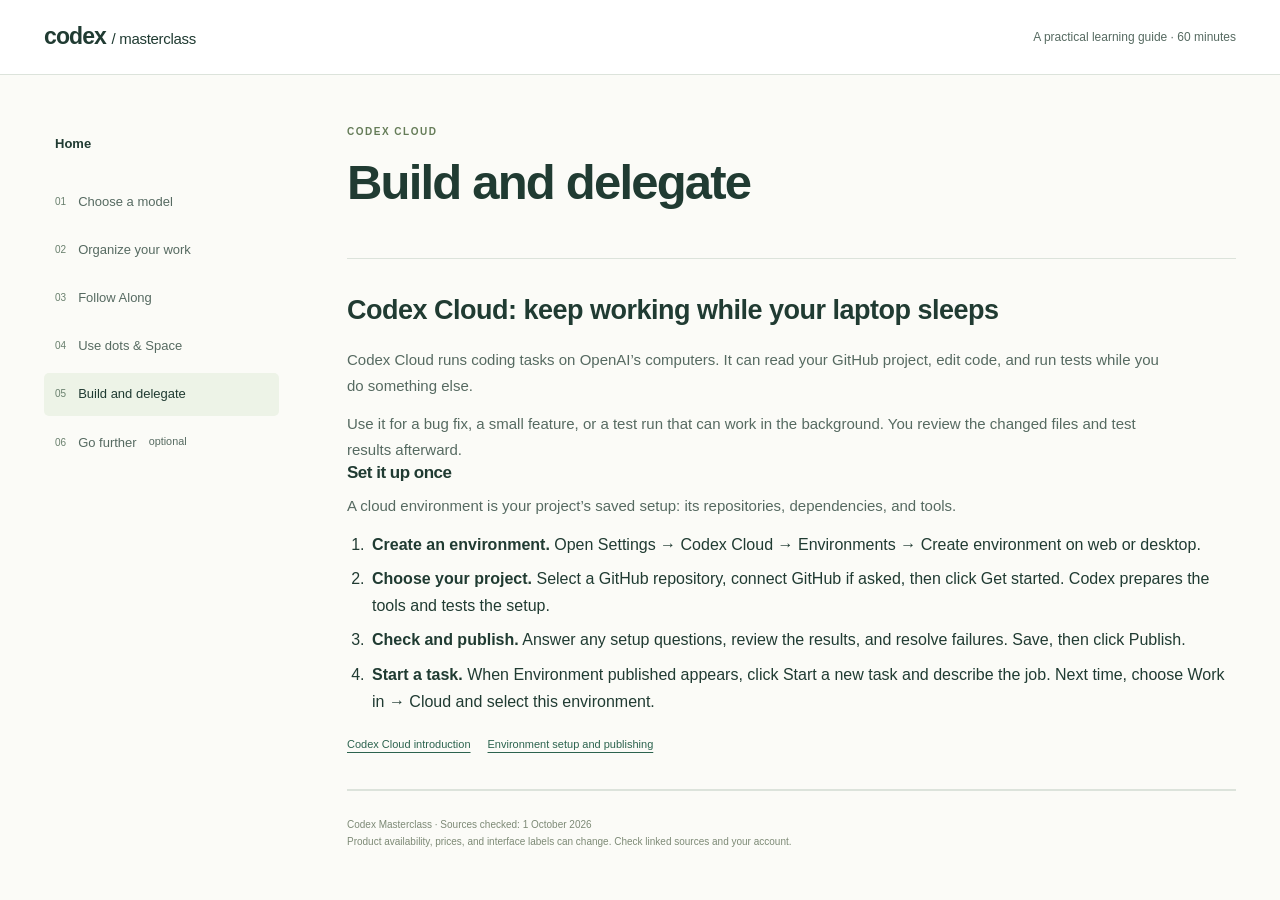
==== commit c67d48b7: "Place Follow Along in topic 03 and restore Home entry" ====
--- a/build-demo.html
+++ b/build-demo.html
@@ -1 +1 @@
-<!doctype html><html lang="en"><head><meta charset="utf-8"><meta name="viewport" content="width=device-width, initial-scale=1"><meta name="description" content="Give Codex one small change, let it work in its own workspace, then check the result."><meta name="theme-color" content="#214b3d"><title>Build and delegate · Codex Masterclass</title><link rel="stylesheet" href="styles.css"><link rel="stylesheet" href="assets/reading.css"><script src="app.js" defer></script></head><body><a class="skip" href="#content">Skip to lesson</a><header class="site-header"><a class="brand" href="index.html">codex <span>/ masterclass</span></a><span class="header-note">A practical learning guide · 60 minutes</span></header><div class="layout"><aside class="sidebar"><nav class="course-nav" aria-label="Course topics"><a href="pet.html">Follow along</a><a href="models.html"><span>01</span>Choose a model</a><a href="workspace.html"><span>02</span>Organize your work</a><a href="dots-space.html"><span>04</span>Use dots & Space</a><a href="build-demo.html" aria-current="page"><span>05</span>Build and delegate</a><a href="further-uses.html"><span>06</span>Go further <small>optional</small></a></nav></aside><main id="content"><header class="page-heading"><p class="eyebrow">Codex Cloud</p><h1>Build and delegate</h1></header><section class="lesson-section" id="cloud"><h2>Codex Cloud: keep working while your laptop sleeps</h2><p>Codex Cloud runs coding tasks on OpenAI’s computers. It can read your GitHub project, edit code, and run tests while you do something else.</p><p>Use it for a bug fix, a small feature, or a test run that can work in the background. You review the changed files and test results afterward.</p><h3>Set it up once</h3><p>A cloud environment is your project’s saved setup: its repositories, dependencies, and tools.</p><ol><li><strong>Create an environment.</strong> Open Settings → Codex Cloud → Environments → Create environment on web or desktop.</li><li><strong>Choose your project.</strong> Select a GitHub repository, connect GitHub if asked, then click Get started. Codex prepares the tools and tests the setup.</li><li><strong>Check and publish.</strong> Answer any setup questions, review the results, and resolve failures. Save, then click Publish.</li><li><strong>Start a task.</strong> When Environment published appears, click Start a new task and describe the job. Next time, choose Work in → Cloud and select this environment.</li></ol><div class="sources"><a href="https://learn.chatgpt.com/docs/cloud">Codex Cloud introduction</a><a href="https://learn.chatgpt.com/docs/environments/cloud-environments">Environment setup and publishing</a></div></section><footer class="page-footer">Codex Masterclass · Sources checked: 1 October 2026<br>Product availability, prices, and interface labels can change. Check linked sources and your account.</footer></main></div></body></html>+<!doctype html><html lang="en"><head><meta charset="utf-8"><meta name="viewport" content="width=device-width, initial-scale=1"><meta name="description" content="Give Codex one small change, let it work in its own workspace, then check the result."><meta name="theme-color" content="#214b3d"><title>Build and delegate · Codex Masterclass</title><link rel="stylesheet" href="styles.css"><link rel="stylesheet" href="assets/reading.css"><script src="app.js" defer></script></head><body><a class="skip" href="#content">Skip to lesson</a><header class="site-header"><a class="brand" href="index.html">codex <span>/ masterclass</span></a><span class="header-note">A practical learning guide · 60 minutes</span></header><div class="layout"><aside class="sidebar"><nav class="course-nav" aria-label="Course topics"><a href="index.html">Home</a><a href="models.html"><span>01</span>Choose a model</a><a href="workspace.html"><span>02</span>Organize your work</a><a href="pet.html"><span>03</span>Follow Along</a><a href="dots-space.html"><span>04</span>Use dots & Space</a><a href="build-demo.html" aria-current="page"><span>05</span>Build and delegate</a><a href="further-uses.html"><span>06</span>Go further <small>optional</small></a></nav></aside><main id="content"><header class="page-heading"><p class="eyebrow">Codex Cloud</p><h1>Build and delegate</h1></header><section class="lesson-section" id="cloud"><h2>Codex Cloud: keep working while your laptop sleeps</h2><p>Codex Cloud runs coding tasks on OpenAI’s computers. It can read your GitHub project, edit code, and run tests while you do something else.</p><p>Use it for a bug fix, a small feature, or a test run that can work in the background. You review the changed files and test results afterward.</p><h3>Set it up once</h3><p>A cloud environment is your project’s saved setup: its repositories, dependencies, and tools.</p><ol><li><strong>Create an environment.</strong> Open Settings → Codex Cloud → Environments → Create environment on web or desktop.</li><li><strong>Choose your project.</strong> Select a GitHub repository, connect GitHub if asked, then click Get started. Codex prepares the tools and tests the setup.</li><li><strong>Check and publish.</strong> Answer any setup questions, review the results, and resolve failures. Save, then click Publish.</li><li><strong>Start a task.</strong> When Environment published appears, click Start a new task and describe the job. Next time, choose Work in → Cloud and select this environment.</li></ol><div class="sources"><a href="https://learn.chatgpt.com/docs/cloud">Codex Cloud introduction</a><a href="https://learn.chatgpt.com/docs/environments/cloud-environments">Environment setup and publishing</a></div></section><footer class="page-footer">Codex Masterclass · Sources checked: 1 October 2026<br>Product availability, prices, and interface labels can change. Check linked sources and your account.</footer></main></div></body></html>
